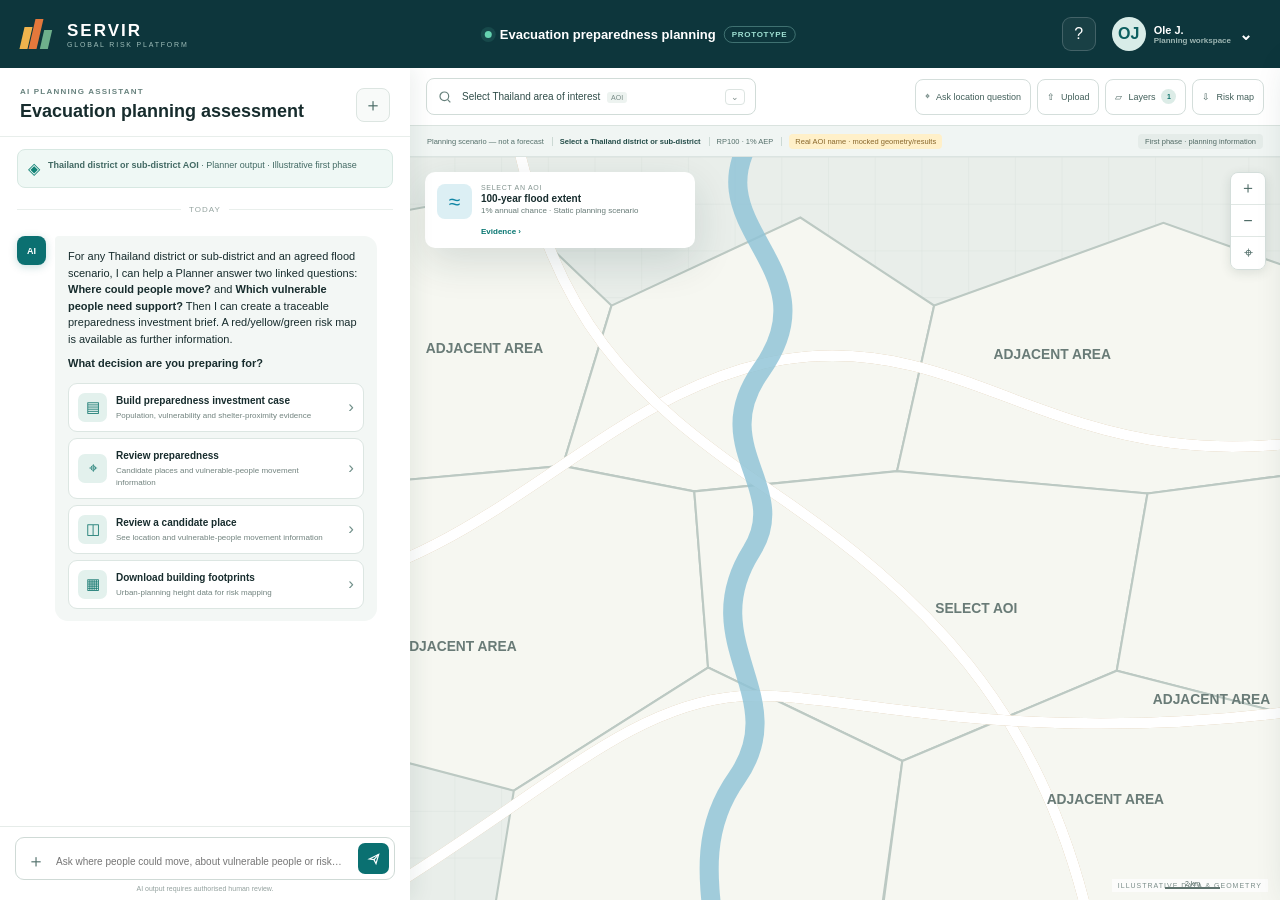
==== public/index.html @ 893aab8f "Simplify first phase to candidate movement information" ====
<!doctype html>
<html lang="en">
<head>
  <meta charset="UTF-8" />
  <meta name="viewport" content="width=device-width, initial-scale=1" />
  <title>SERVIR GRP — Thailand Evacuation Preparedness Planning Prototype</title>
  <link rel="stylesheet" href="styles.css?v=0.1.9" />
</head>
<body>
  <header class="topbar">
    <div class="brand"><div class="brand-mark"><span></span><span></span><span></span></div><div><b>SERVIR</b><small>GLOBAL RISK PLATFORM</small></div></div>
    <div class="workspace-title"><span class="status-dot"></span>Evacuation preparedness planning <em>Prototype</em></div>
    <div class="top-actions"><button class="help-btn">?</button><button class="user-menu"><span>OJ</span><span>Ole J.<small>Planning workspace</small></span><b>⌄</b></button></div>
  </header>

  <main class="app-shell">
    <aside class="chat-panel">
      <div class="chat-header"><div><p class="eyebrow">AI planning assistant</p><h1>Evacuation planning assessment</h1></div><button id="newChat" class="square-btn" title="Start again">＋</button></div>
      <div class="scope-banner"><span>◈</span><p><b>Thailand district or sub-district AOI</b> · Planner output · Illustrative first phase</p></div>
      <section class="messages" id="messages" aria-live="polite">
        <div class="date-rule"><span>Today</span></div>
        <div class="message assistant"><div class="avatar">AI</div><div class="bubble">
          <p>For any Thailand district or sub-district and an agreed flood scenario, I can help a Planner answer two linked questions: <b>Where could people move?</b> and <b>Which vulnerable people need support?</b> Then I can create a traceable preparedness investment brief. A red/yellow/green risk map is available as further information.</p>
          <p><b>What decision are you preparing for?</b></p>
          <div class="quick-actions">
            <button data-purpose="budget"><span>▤</span><div><b>Build preparedness investment case</b><small>Population, vulnerability and shelter-proximity evidence</small></div><i>›</i></button>
            <button data-purpose="preparedness"><span>⌖</span><div><b>Review preparedness</b><small>Candidate places and vulnerable-people movement information</small></div><i>›</i></button>
            <button data-purpose="improvement"><span>◫</span><div><b>Review a candidate place</b><small>See location and vulnerable-people movement information</small></div><i>›</i></button>
            <button data-purpose="urban"><span>▦</span><div><b>Download building footprints</b><small>Urban-planning height data for risk mapping</small></div><i>›</i></button>
          </div>
        </div></div>
      </section>
      <div class="composer-wrap"><div class="composer"><button id="attachBtn" aria-label="Upload local data">＋</button><textarea id="chatInput" rows="1" placeholder="Ask where people could move, about vulnerable people or risk…"></textarea><button id="sendBtn" class="send" aria-label="Send"><svg viewBox="0 0 24 24"><path d="m5 12 14-7-4 14-3-6-7-1Z"/><path d="m12 13 7-8"/></svg></button></div><p>AI output requires authorised human review.</p></div>
    </aside>

    <section class="map-panel">
      <div class="map-toolbar">
        <div class="aoi-wrap">
          <button class="aoi-selector" id="aoiSelector"><svg viewBox="0 0 24 24"><circle cx="11" cy="11" r="6.5"/><path d="m16 16 4 4"/></svg><span id="aoiLabel">Select Thailand area of interest <small>AOI</small></span><kbd>⌄</kbd></button>
          <div class="aoi-menu" id="aoiMenu">
            <div class="aoi-head"><span>⌖</span><div><b>Thailand nationwide AOI</b><small>First slice: any district or sub-district</small></div></div>
            <label class="aoi-search"><span>⌕</span><input id="aoiSearch" placeholder="Search district or sub-district…" /></label>
            <button data-aoi="phaya-thai"><span><b>Phaya Thai District, Bangkok</b><small>District · real name · mocked review data</small></span><em>Select</em></button>
            <button data-aoi="warin-chamrap"><span><b>Warin Chamrap District, Ubon Ratchathani</b><small>District · real name · mocked review data</small></span><em>Select</em></button>
            <button data-aoi="kham-nam-saep"><span><b>Kham Nam Saep sub-district, Warin Chamrap District</b><small>sub-district · real name · mocked review data</small></span><em>Select</em></button>
            <p class="aoi-footnote">Examples demonstrate nationwide selection. Boundaries, flood geometry and results remain illustrative in this prototype.</p>
          </div>
        </div>
        <div class="tool-group">
          <button id="candidateTool" title="Ask a planning question in chat"><span>⌖</span> Ask location question</button>
          <button id="uploadTool" title="Upload local data"><span>⇧</span> Upload</button>
          <button id="layersTool"><span>▱</span> Layers <b id="layerCount">1</b></button>
          <button id="exportTool"><span>⇩</span> Risk map</button>
        </div>
      </div>
      <div class="global-status"><span>Planning scenario — not a forecast</span><b id="globalAOI">Select a Thailand district or sub-district</b><span id="globalScenario">RP100 · 1% AEP</span><em>Real AOI name · mocked geometry/results</em><i>First phase · planning information</i></div>

      <div class="map-canvas" id="mapCanvas">
        <svg class="map-art" id="mapArt" viewBox="0 0 1000 700" preserveAspectRatio="xMidYMid slice" aria-label="Illustrative Thailand district or sub-district assessment map">
          <defs><pattern id="grid" width="44" height="44" patternUnits="userSpaceOnUse"><path d="M44 0H0V44" fill="none" stroke="#b9c6c2" stroke-width="1" opacity=".28"/></pattern><pattern id="vulnerabilityHatch" width="10" height="10" patternUnits="userSpaceOnUse" patternTransform="rotate(45)"><line x1="0" y1="0" x2="0" y2="10" stroke="#704090" stroke-width="3" opacity=".75"/></pattern><filter id="shadow"><feDropShadow dx="0" dy="2" stdDeviation="2" flood-opacity=".22"/></filter></defs>
          <rect width="1000" height="700" fill="#e9eeea"/><rect width="1000" height="700" fill="url(#grid)"/>
          <g class="districts">
            <path d="M-20 70 170 35l110 105-46 151-202 18Z"/><path d="m280 140 178-83 126 83-35 156-191 19-124-24Z"/>
            <path d="m584 140 216-78 183 65 39 159-237 31-236-21Z"/><path d="M32 309 234 291l124 24 13 166-183 116-202-53Z"/>
            <path id="selectedDistrict" class="selected-district" d="m358 315 191-19 236 21-29 167-202 85-183-88Z"/><path d="m785 317 237-31 19 271-285-73Z"/>
            <path d="m188 597 183-116 183 88-21 151H168Z"/><path d="m554 569 202-85 285 73v170H533Z"/>
          </g>
          <g class="roads"><path d="M-20 410C180 380 285 202 466 188s260 142 560 62"/><path d="M190-20c38 173 102 241 242 336s251 201 298 405"/><path d="M85 680c144-92 219-165 316-172s269 59 599 3"/></g>
          <path class="river" d="M420-30c-73 95 73 130 1 231-52 73 29 110-9 170-55 87 40 137-14 214-34 48-27 95-21 145"/>
          <g class="map-labels"><text x="105" y="185">ADJACENT AREA</text><text x="640" y="190">ADJACENT AREA</text><text x="80" y="465">ADJACENT AREA</text><text x="585" y="430" class="phaya-label" id="selectedAOIMapLabel">SELECT AOI</text><text x="790" y="515">ADJACENT AREA</text><text x="690" y="610">ADJACENT AREA</text></g>
          <g id="analysisLayers" class="analysis-layers">
            <path class="flood flood-20" d="M383 102c37 40 74 66 62 112-10 38-36 64-18 105 19 43 57 70 38 119-11 29-38 42-55 17-25-38-25-88-39-131-16-49-22-104 12-222Z"/>
            <path class="flood flood-50" d="M360 80c50 42 108 61 116 113 8 48-49 76-25 127 25 52 82 75 61 136-14 41-68 55-95 20-37-48-48-94-52-151-5-61-47-116-5-245Z"/>
            <path class="flood flood-100" d="M339 64c64 43 138 55 173 117 32 56-53 92-24 149 31 63 116 80 91 157-16 52-105 70-144 24-47-54-72-87-72-164 0-68-76-118-51-187 12-33 9-65 27-96Z"/>
            <g id="vulnerablePeopleLayer" class="vulnerable-people-layer" aria-label="Illustrative aggregated vulnerable-population zones">
              <g data-vulnerability-id="V-01"><path d="M360 315 430 302 446 370 375 390Z"/><text x="401" y="350">V1</text></g>
              <g data-vulnerability-id="V-02"><path d="m438 315 65 10-3 67-62-8Z"/><text x="469" y="359">V2</text></g>
              <g data-vulnerability-id="V-03"><path d="m366 402 70-16 18 70-75 20Z"/><text x="410" y="437">V3</text></g>
              <g data-vulnerability-id="V-04"><path d="m438 407 67 12-6 77-61-10Z"/><text x="470" y="456">V4</text></g>
            </g>
            <g id="candidatePlacesLayer" class="candidate-places-layer">
              <g class="candidate-place" data-candidate-id="P-01" transform="translate(650 350)"><circle r="17"/><text>C1</text></g>
              <g class="candidate-place" data-candidate-id="P-02" transform="translate(715 420)"><circle r="17"/><text>C2</text></g>
              <g class="candidate-place" data-candidate-id="P-03" transform="translate(630 495)"><circle r="17"/><text>C3</text></g>
              <g class="candidate-place" data-candidate-id="P-04" transform="translate(750 535)"><circle r="17"/><text>C4</text></g>
              <g class="candidate-place" data-candidate-id="P-05" transform="translate(665 585)"><circle r="17"/><text>C5</text></g>
            </g>
            <g id="riskPointLayer" class="risk-point-layer">
            <g class="center risk-low" data-center="C-01" transform="translate(650 350)"><circle r="17"/><text>L</text></g>
            <g class="center risk-medium" data-center="C-02" transform="translate(715 420)"><circle r="17"/><text>M</text></g>
            <g class="center risk-low" data-center="C-03" transform="translate(630 495)"><circle r="17"/><text>L</text></g>
            <g class="center risk-medium" data-center="C-04" transform="translate(750 535)"><circle r="17"/><text>M</text></g>
            <g class="center risk-low" data-center="C-05" transform="translate(665 585)"><circle r="17"/><text>L</text></g>
            <g class="center risk-high risk-1" data-center="C-06" transform="translate(425 350)"><circle r="16"/><text>H</text></g>
            <g class="center risk-high risk-2" data-center="C-07" transform="translate(480 405)"><circle r="16"/><text>H</text></g>
            <g class="center risk-medium risk-3" data-center="C-08" transform="translate(390 420)"><circle r="16"/><text>M</text></g>
            </g>
          </g>
          <g id="buildingLayer" class="building-layer">
            <path d="m555 350 22-7 10 25-23 7Z"/><path d="m595 370 28-5 7 28-27 6Z"/><path d="m640 405 18-3 5 20-19 4Z"/><path d="m575 430 32-8 9 27-34 9Z"/><path d="m625 460 24-4 6 23-25 5Z"/><path d="m680 445 29-6 8 30-31 7Z"/><path d="m545 485 20-5 8 24-23 6Z"/><path d="m600 515 34-7 7 25-35 8Z"/><path d="m690 510 21-3 4 22-22 4Z"/><path d="m730 470 26-5 6 26-27 6Z"/><path d="m715 555 30-6 7 28-32 7Z"/><path d="m650 565 18-4 5 21-20 5Z"/>
          </g>
          <g id="candidateLayer" class="candidate-layer" filter="url(#shadow)"><g class="candidate" data-center="candidate" transform="translate(685 345)"><circle r="21"/><path d="m0-11 11 20h-22Z"/><text x="28" y="5">CANDIDATE POI</text></g><path class="reach-ring" d="M685 345m-78 0a78 78 0 1 0 156 0a78 78 0 1 0-156 0"/></g>
        </svg>

        <div class="demo-label">ILLUSTRATIVE DATA & GEOMETRY</div>
        <div class="zoom"><button>＋</button><button>−</button><button>⌖</button></div>
        <div class="map-scale">2 km</div>

        <div class="scenario-card" id="scenarioCard"><div class="scenario-icon">≈</div><div><small id="scenarioScope">SELECT AN AOI</small><b id="scenarioTitle">100-year flood extent</b><span>1% annual chance · Static planning scenario</span></div><button data-detail="evidence">Evidence ›</button></div>

        <button class="show-info-panel" id="showPanel" aria-label="Show planning information"><span>▤</span><div><b>Show planning information</b><small>Return to the current result view</small></div></button>

        <div class="legend" id="legend"><div><b id="legendTitle">Planning-map legend</b><button id="legendToggle">−</button></div><section class="planning-legend"><label><i class="lg safe-lg">C</i>Candidate evacuation place</label><label class="vulnerability-legend-item"><i class="lg vulnerable-lg">V</i>Aggregated vulnerable-population zone</label><label><i class="lg flood-lg"></i>Illustrative flood extent</label><p class="standard-legend-note">Five candidate locations are shown with vulnerable-people movement information. Suitability and capacity are not assessed in this first phase.</p><p class="vulnerability-legend-note">Zones show illustrative aggregated concentration—not individual or household locations. Categories may overlap.</p></section><section class="risk-view-legend"><label><i class="lg high-lg">H</i>High risk point</label><label><i class="lg medium-lg">M</i>Medium risk point</label><label><i class="lg low-lg">L</i>Low risk point</label><label><i class="lg flood-lg"></i>Illustrative flood extent</label><p>Further-information view. Low/green does not mean safe.</p></section></div>

        <aside class="assessment-panel" id="assessmentPanel">
          <div class="panel-head"><div><small id="panelScenario">SELECT DISTRICT OR SUB-DISTRICT · RP100</small><h2>Evacuation planning</h2></div><button id="closePanel" aria-label="Hide planning information" title="Hide panel and expand map">×</button></div>
          <div class="panel-alert"><span>!</span><p><b>Two planning viewpoints:</b> where people could move and which vulnerable groups may need support. This first phase compares locations and movement information; it does not assess suitability or capacity.</p></div>
          <div class="kpi-row"><button data-tab="centres"><b>5</b><small>Candidate places</small></button><button data-tab="people"><b>4</b><small>Vulnerable zones</small></button><button data-tab="people"><b>4</b><small>Support indicators</small></button><button data-detail="people"><b>18,640</b><small>People · Illustrative</small></button></div>
          <div class="tabs two-view-tabs"><button class="active" data-tab="centres">Where could people move?</button><button data-tab="people">Vulnerable people</button></div>
          <div class="tab-content active" data-tab-content="centres">
            <div class="section-title"><b>Candidate evacuation places</b><span>Movement information</span></div>
            <button class="centre-row" data-candidate-id="P-01"><i class="status-safe">C1</i><p><b>Candidate Stadium A</b><small>Near V1 · child-support movement focus</small></p><em class="candidate-text">View ›</em></button>
            <button class="centre-row" data-candidate-id="P-02"><i class="status-safe">C2</i><p><b>Candidate School B</b><small>Near V2 · older-people movement focus</small></p><em class="candidate-text">View ›</em></button>
            <button class="centre-row" data-candidate-id="P-03"><i class="status-safe">C3</i><p><b>Community Hall C</b><small>Near V3 · accessible-movement focus</small></p><em class="candidate-text">View ›</em></button>
            <button class="text-link" data-detail="safeplaces">View all five candidates and movement information →</button>
          </div>
          <div class="tab-content" data-tab-content="exposure">
            <div class="section-title"><b>Buildings and critical facilities</b><span>Illustrative / not assessed</span></div>
            <div class="guidance-card"><span>▦</span><p><b>Exposed building footprints</b><small>Authoritative count: Not available · method/version: Not agreed</small></p></div>
            <div class="guidance-card"><span>＋</span><p><b>Hospitals — critical continuity</b><small>Selected-AOI inventory is reported ready but not connected in this static mock; hospitals will not be treated automatically as shelters.</small></p></div>
            <div class="guidance-card"><span>□</span><p><b>Facility inventory</b><small>Real facility records will come from the selected district/sub-district data service—not from names invented by the prototype.</small></p></div>
            <button class="text-link" data-detail="evidence">Review source, method and missing evidence →</button>
          </div>
          <div class="tab-content" data-tab-content="people">
            <div class="section-title"><b>Vulnerable-people map</b><span>Illustrative · aggregated</span></div>
            <div class="vulnerability-map-note"><span>V1–V4</span><p><b>Four aggregated concentration zones are now shown on the map.</b><small>Select a purple hatched zone for indicators and limitations. Use × above to expand the map. No individual or household locations are displayed.</small></p></div>
            <div class="vulnerability-bar-chart" id="vulnerabilityChart" role="img" aria-label="Illustrative vulnerable-people indicators for RP100"><div class="chart-title"><b>Vulnerable-people indicators</b><span>Illustrative · aggregated</span></div><div class="bar-row children" data-vulnerability-bar="children"><span>Children 0–14</span><div><i style="width:100%"></i></div><b>3,920</b></div><div class="bar-row older" data-vulnerability-bar="older"><span>Older people 65+</span><div><i style="width:70.4%"></i></div><b>2,760</b></div><div class="bar-row support" data-vulnerability-bar="support"><span>Disability support</span><div><i style="width:23.7%"></i></div><b>930</b></div><div class="bar-row mobility" data-vulnerability-bar="mobility"><span>Low-mobility households</span><div><i style="width:37.8%"></i></div><b>1,480</b></div><p>Categories may overlap and must not be summed. The low-mobility indicator is households; other values are people estimates.</p></div>
            <div class="people-grid"><button data-detail="children"><b>3,920</b><small>Children 0–14</small></button><button data-detail="older"><b>2,760</b><small>Older people 65+</small></button><button data-detail="support"><b>930</b><small>Disability support needs*</small></button><button data-detail="mobility"><b>1,480</b><small>Low-mobility households*</small></button></div>
            <p class="micro">*Aggregated illustrative estimates; categories may overlap and must not be summed.</p>
            <button class="coverage-card proximity-summary-card" data-detail="coverage"><span>Shelter proximity and population gaps</span><b>11,240 people are farther than 1 km ›</b><small>Of 18,640 people in RP100 extent · straight-line distance · illustrative</small></button>
          </div>
          <div class="tab-content" data-tab-content="guidance">
            <div class="section-title"><b>Risk method and follow-up</b><span>3 checks</span></div>
            <div class="guidance-card"><span>01</span><p><b>Validate risk inputs</b><small>Confirm hazard, exposure, vulnerability, vintage and AOI coverage.</small></p></div>
            <div class="guidance-card"><span>02</span><p><b>Approve H/M/L thresholds</b><small>Document the deterministic classification method and uncertainty.</small></p></div>
            <div class="guidance-card"><span>03</span><p><b>Review and report</b><small>Record limitations and map-download metadata.</small></p></div>
            <div class="inventory-examples"><b>Safe-place questions are separate</b><span>Ask “Where could people move?” in chat</span><span>The assistant starts candidate screening—not a safe-place answer</span><small>Risk colour alone cannot establish suitability. Capacity, access and official status belong to later phases.</small></div>
            <p class="micro">Illustrative guidance prototype. Production advice requires an approved, cited policy catalogue.</p>
          </div>
          <div class="panel-actions"><button id="downloadRiskMap">View risk map</button><button id="createReport" class="primary">Investment brief →</button></div>
        </aside>
      </div>
    </section>
  </main>

  <div class="backdrop" id="backdrop"></div>
  <aside class="detail-drawer" id="detailDrawer" aria-hidden="true"><div class="drawer-head"><div><p class="eyebrow" id="drawerEyebrow">PROVISIONAL · ILLUSTRATIVE</p><h2 id="drawerTitle">Details</h2></div><button id="closeDrawer">×</button></div><div id="drawerBody"></div><div class="authority-note"><span>!</span><p>Planning support only. Validate source data, current conditions and authority requirements before operational use.</p></div></aside>

  <div class="modal" id="uploadModal" role="dialog" aria-modal="true"><div class="modal-card"><div class="modal-head"><div><p class="eyebrow">LOCAL EVIDENCE</p><h2>Upload data and rerun</h2></div><button data-close-modal>×</button></div><p class="modal-intro">Add a local population, building or road layer. Review the supported geospatial formats below before selecting data. This prototype simulates validation and does not fully ingest every format.</p><div class="upload-format-guide"><div class="format-guide-head"><b>Expected upload formats</b><small>Use georeferenced data with a known CRS where possible</small></div><div class="format-guide-grid"><section><span class="format-kind">RASTER</span><b>GeoTIFF</b><p><code>.tif</code> <code>.tiff</code></p><small>Include CRS and georeferencing.</small></section><section><span class="format-kind">VECTOR</span><b>Common GIS formats</b><p><code>.shp</code> <code>.geojson</code> <code>.kml</code> <code>.kmz</code> <code>.gdb</code></p><small>Upload Shapefile as ZIP with .shp, .shx, .dbf and preferably .prj. Upload FileGDB as a zipped .gdb directory.</small></section></div><p class="format-warning"><b>Prototype behaviour:</b> format, geometry/raster type, CRS, required attributes and provenance are demonstrated—not production-ingested.</p></div><div class="type-row"><button class="selected" data-upload-type="Population">People</button><button data-upload-type="Buildings">Buildings</button><button data-upload-type="Roads">Roads</button></div><button class="drop-zone" id="demoFile"><span>⇧</span><b>Use demonstration file</b><small>selected_aoi_population_mock.geojson · Illustrative</small></button><div class="file-state" id="fileState"><span>✓</span><p><b>Schema validation passed</b><small>CRS EPSG:4326 · 24 features · Demo licence</small></p></div><div class="modal-actions"><button data-close-modal>Cancel</button><button class="primary" id="rerunUpload" disabled>Validate & rerun →</button></div></div></div>

  <div class="modal" id="reportModal" role="dialog" aria-modal="true"><div class="modal-card report-modal investment-modal"><div class="modal-head"><div><p class="eyebrow">STRATEGIC PLANNING OUTPUT</p><h2>Build the case for preparedness investment</h2></div><button data-close-modal>×</button></div><p class="modal-intro">Turn population, vulnerability and shelter-proximity gaps into strategic guidance for funding discussions.</p><label class="field"><span>Report purpose</span><select id="reportPurpose"><option>Preparedness investment planning</option></select></label><p class="field-label">Suggested report sections</p><div class="check-grid investment-sections"><label><input type="checkbox" checked> Executive summary</label><label><input type="checkbox" checked> Planning problem and supporting evidence</label><label><input type="checkbox" checked> Population and vulnerability context</label><label><input type="checkbox" checked> Shelter-proximity gaps</label><label><input type="checkbox" checked> Priority preparedness actions</label><label><input type="checkbox" checked> Indicative investment options</label><label><input type="checkbox" checked> Evidence and limitations</label><label><input type="checkbox" checked> Supporting map appendix</label></div><div class="report-preview investment-preview"><span>EDITABLE</span><p><b>Preparedness investment brief</b><small>Strategic guidance for funding discussions · illustrative evidence</small></p></div><div class="modal-actions"><button data-close-modal>Cancel</button><button class="primary" id="generateReport">Generate editable investment brief →</button></div></div></div>

  <div class="modal" id="exportModal" role="dialog" aria-modal="true"><div class="modal-card"><div class="modal-head"><div><p class="eyebrow">AOI RISK-MAP DOWNLOAD</p><h2>Download district or sub-district risk map</h2></div><button data-close-modal>×</button></div><p class="modal-intro">The prototype creates a valid SVG map or GeoJSON evidence package. Production PDF, PNG and GeoTIFF rendering will use the same AOI, scenario and provenance contract.</p><div class="export-grid"><button class="selected" data-format="SVG"><b>SVG</b><small>Risk-map graphic</small></button><button data-format="GeoJSON"><b>GeoJSON</b><small>Evidence features</small></button><button data-format="JSON"><b>JSON</b><small>Metadata manifest</small></button><button disabled><b>PNG</b><small>Production renderer</small></button><button disabled><b>GeoTIFF</b><small>Production raster</small></button></div><div class="export-meta"><p><span>AOI</span><b id="exportAOI">Select district or sub-district</b></p><p><span>Scenario</span><b id="exportScenario">RP100 · 1% AEP</b></p><p><span>Status</span><b>Mock geometry/results · Provisional</b></p></div><div class="modal-actions"><button data-close-modal>Cancel</button><button class="primary" id="downloadExport">Download SVG risk map →</button></div></div></div>

  <div class="toast" id="toast"><span>✓</span><p id="toastText">Done</p></div>
  <script src="app.js?v=0.1.9"></script>
</body>
</html>
---- public/styles.css ----
:root{--navy:#123e49;--teal:#087b7b;--dark:#075f61;--ink:#172c2d;--muted:#667a77;--line:#dce5e1;--light:#f5f8f7;--mint:#dff1e9;--orange:#db7b35;--red:#c84b4b;--shadow:0 14px 40px rgba(20,54,54,.14)}*{box-sizing:border-box}body{margin:0;font-family:Arial,sans-serif;color:var(--ink);background:#edf2ef;overflow:hidden}button,textarea,select{font:inherit}.topbar{height:68px;background:#0d363c;color:#fff;display:flex;align-items:center;padding:0 22px;position:relative;z-index:50}.brand{display:flex;align-items:center;gap:10px;width:320px}.brand-mark{display:flex;gap:2px;align-items:flex-end;width:35px}.brand-mark span{display:block;width:8px;background:#f0b44d;height:22px;transform:skew(-13deg)}.brand-mark span:nth-child(2){height:30px;background:#e3783c}.brand-mark span:nth-child(3){height:19px;background:#6eb08c}.brand b{font:700 17px Arial;letter-spacing:2px}.brand small{display:block;font-size:7px;letter-spacing:1.8px;color:#9ebdb9}.workspace-title{position:absolute;left:50%;transform:translateX(-50%);display:flex;align-items:center;gap:8px;font-weight:600;font-size:13px}.status-dot{width:7px;height:7px;border-radius:50%;background:#65d2b0;box-shadow:0 0 0 4px rgba(101,210,176,.12)}.workspace-title em{font-style:normal;text-transform:uppercase;font-size:8px;letter-spacing:.7px;color:#9fe0d3;border:1px solid rgba(159,224,211,.35);border-radius:10px;padding:3px 7px}.top-actions{margin-left:auto;display:flex;align-items:center;gap:10px}.help-btn{width:34px;height:34px;border:1px solid rgba(255,255,255,.18);border-radius:9px;color:#fff;background:rgba(255,255,255,.05)}.user-menu{display:flex;align-items:center;gap:8px;border:0;background:transparent;color:#fff;text-align:left}.user-menu>span:first-child{width:34px;height:34px;border-radius:50%;display:grid;place-items:center;background:#d8ece8;color:#0c5f60;font-weight:700}.user-menu>span:nth-child(2){font-weight:600;font-size:11px}.user-menu small{display:block;font-size:8px;color:#9fb7b4}.app-shell{height:calc(100vh - 68px);display:flex}.chat-panel{width:410px;min-width:360px;background:#fff;display:flex;flex-direction:column;position:relative;z-index:20;box-shadow:5px 0 20px rgba(30,58,53,.08)}.chat-header{display:flex;justify-content:space-between;align-items:center;padding:19px 20px 14px;border-bottom:1px solid #e8eeeb}.eyebrow{font-size:8px;font-weight:700;letter-spacing:1.2px;text-transform:uppercase;color:#68827e;margin:0 0 5px}.chat-header h1{font:700 18px Arial;margin:0}.square-btn{width:34px;height:34px;border:1px solid var(--line);border-radius:8px;background:#f8faf9;color:#4b6c67;font-size:18px}.scope-banner{margin:12px 17px 0;padding:9px 10px;border:1px solid #d7e8e2;border-radius:8px;background:#eff8f5;display:flex;gap:8px;color:#426963}.scope-banner>span{color:#118376}.scope-banner p{margin:0;font-size:9px;line-height:1.35}.messages{flex:1;overflow:auto;padding:6px 17px 18px;scroll-behavior:smooth}.date-rule{height:30px;display:flex;align-items:center;color:#95a4a0;font-size:8px;letter-spacing:1px;text-transform:uppercase}.date-rule:before,.date-rule:after{content:"";height:1px;background:#e9efec;flex:1}.date-rule span{padding:0 8px}.message{display:flex;gap:9px;margin:12px 0}.message.user{justify-content:flex-end}.avatar{flex:0 0 29px;height:29px;border-radius:8px;background:#0b7071;color:#fff;display:grid;place-items:center;font:700 9px Arial;box-shadow:0 2px 8px rgba(8,103,104,.22)}.bubble{max-width:322px;background:#f3f7f5;border-radius:4px 13px 13px 13px;padding:12px 13px;font-size:11px;line-height:1.5}.bubble p{margin:0 0 8px}.bubble p:last-child{margin-bottom:0}.user .bubble{background:#0a6e6f;color:#fff;border-radius:13px 4px 13px 13px}.quick-actions{display:flex;flex-direction:column;gap:6px;margin-top:11px}.quick-actions button{border:1px solid #dce6e2;border-radius:9px;background:#fff;padding:9px;display:flex;align-items:center;gap:9px;text-align:left;color:var(--ink);cursor:pointer}.quick-actions button:hover{border-color:#6ba89f;background:#fbfdfc}.quick-actions>button>span{width:29px;height:29px;border-radius:7px;background:#e3f1ed;color:#14776f;display:grid;place-items:center;font-size:15px}.quick-actions div{flex:1}.quick-actions b,.quick-actions small{display:block}.quick-actions b{font-size:10px}.quick-actions small{font-size:8px;color:#72837f;margin-top:2px}.quick-actions i{font-style:normal;color:#71908a;font-size:17px}.inline-action,.run-btn{width:calc(100% - 12px);margin:8px 6px 2px;padding:9px;border:0;border-radius:7px;background:#0b7373;color:#fff;font-size:10px;font-weight:600;cursor:pointer}.config-card{margin-top:9px;background:#fff;border:1px solid #dce5e2;border-radius:9px;overflow:hidden}.config-row{padding:8px 10px;border-bottom:1px solid #e8eeeb}.config-row small,.config-row b{display:block}.config-row small{font-size:7px;color:#81918e;text-transform:uppercase;letter-spacing:.6px}.config-row b{font-size:10px;margin-top:2px}.scenario-options{display:grid;grid-template-columns:repeat(3,1fr);gap:5px;margin-top:6px}.scenario-options button{border:1px solid #d5e0dc;border-radius:7px;background:#fff;color:#58706b;padding:7px 3px;font-size:8px;cursor:pointer}.scenario-options button b,.scenario-options button small{display:block}.scenario-options button b{font:700 10px Arial}.scenario-options button small{font-size:6.5px;color:#80908d}.scenario-options button.active{border-color:#0b7b74;background:#e8f5f1;color:#086b66}.analysis-steps{display:flex;flex-direction:column;gap:6px;margin-top:8px}.step{display:flex;align-items:center;gap:7px;font-size:9px;color:#61736f}.step span{width:16px;height:16px;border:1px solid #aebdb9;border-radius:50%;display:grid;place-items:center;font-size:8px}.step.done span{background:#dff1e9;border-color:#4c9d88;color:#08705c}.ai-summary{border-left:3px solid #1a9582;padding-left:9px}.ai-summary strong{color:#08706b}.composer-wrap{padding:10px 15px 8px;border-top:1px solid #e6ece9}.composer{display:flex;align-items:flex-end;border:1px solid #cfdad6;border-radius:9px;padding:5px}.composer:focus-within{border-color:#609c93;box-shadow:0 0 0 3px rgba(51,137,127,.08)}.composer textarea{flex:1;border:0;outline:0;resize:none;padding:7px 5px;font-size:10px}.composer>button:first-child{border:0;background:transparent;color:#55736e;font-size:18px}.send{width:31px;height:31px;border:0;border-radius:7px;background:#0a7071;display:grid;place-items:center}.send svg{width:16px;fill:none;stroke:#fff;stroke-width:1.8}.composer-wrap>p{text-align:center;font-size:7px;color:#93a19e;margin:5px 0 0}.map-panel{flex:1;min-width:0;position:relative}.map-toolbar{height:58px;background:#fff;border-bottom:1px solid #dae3df;display:flex;align-items:center;justify-content:space-between;padding:0 16px;position:relative;z-index:15}.aoi-wrap{position:relative}.aoi-selector{height:37px;width:330px;border:1px solid #d1dcd8;border-radius:8px;background:#fff;display:flex;align-items:center;gap:9px;padding:0 10px;color:#304d49;font-size:10px;text-align:left;cursor:pointer}.aoi-selector svg{width:16px;fill:none;stroke:#66807b;stroke-width:1.8}.aoi-selector small{font-size:7px;text-transform:uppercase;background:#edf3f0;color:#778a86;padding:2px 4px;border-radius:3px;margin-left:4px}.aoi-selector kbd{margin-left:auto;font:9px Arial;color:#83928f;border:1px solid #dce4e1;padding:2px 5px;border-radius:4px}.aoi-menu{display:none;position:absolute;top:43px;left:0;width:390px;background:#fff;border:1px solid #d7e1dd;border-radius:10px;padding:7px;box-shadow:var(--shadow);z-index:30}.aoi-menu.open{display:block}.aoi-head{display:flex;gap:8px;padding:8px;border-bottom:1px solid #e8eeeb}.aoi-head>span{width:29px;height:29px;border-radius:7px;background:#e1f0ec;color:#08766e;display:grid;place-items:center}.aoi-head b,.aoi-head small,.aoi-menu button b,.aoi-menu button small{display:block}.aoi-search{display:flex;align-items:center;gap:7px;margin:7px;padding:7px 9px;border:1px solid #d5dfdc;border-radius:7px;color:#6b817c}.aoi-search input{border:0;outline:0;width:100%;font-size:9px;color:var(--ink)}.aoi-footnote{font-size:7px;color:#7a8d89;line-height:1.35;margin:7px 8px 4px;padding-top:7px;border-top:1px solid #e5ece9}.aoi-head b,.aoi-menu button b{font-size:10px}.aoi-head small,.aoi-menu button small{font-size:8px;color:#778a86}.aoi-menu>button{width:100%;border:0;background:#fff;padding:9px 8px;border-radius:7px;display:flex;justify-content:space-between;text-align:left;color:var(--ink);cursor:pointer}.aoi-menu>button:hover:not(:disabled){background:#eff7f4}.aoi-menu>button:disabled{opacity:.5}.aoi-menu em{font-style:normal;font-size:8px;color:#0a7771;font-weight:700}.tool-group{display:flex;gap:6px}.tool-group button{height:36px;border:1px solid #d4dedb;border-radius:8px;background:#fff;color:#425f5a;padding:0 9px;font-size:9px;display:flex;align-items:center;gap:6px;cursor:pointer}.tool-group button:hover{background:#f1f7f5}.tool-group button b{width:15px;height:15px;border-radius:50%;background:#dcece7;color:#0b716b;display:grid;place-items:center;font-size:7px}.global-status{height:31px;background:#f0f5f3;border-bottom:1px solid #dbe4e1;display:flex;align-items:center;gap:7px;padding:0 17px;color:#55706b;font-size:7.5px;position:relative;z-index:10}.global-status span,.global-status b,.global-status em,.global-status i{border-right:1px solid #ccd9d4;padding-right:8px;font-style:normal}.global-status b{color:#214a46}.global-status em{background:#fff0c9;color:#89672b;border:0;border-radius:4px;padding:3px 6px}.global-status i{margin-left:auto;border:0;background:#e5ece9;color:#526b66;border-radius:4px;padding:3px 7px}.global-status i.reviewed{background:#dcefe7;color:#176b58}.map-canvas{position:absolute;inset:89px 0 0;overflow:hidden;background:#e7ece8}.map-art{width:100%;height:100%;display:block}.districts path{fill:#f6f7f1;stroke:#bcc9c3;stroke-width:2}.districts .selected-district{transition:.4s}.aoi-selected .selected-district{fill:#dcefe8;stroke:#0a7b73;stroke-width:5}.roads path{fill:none;stroke:#fff;stroke-width:10;stroke-linecap:round;paint-order:stroke;filter:drop-shadow(0 0 0 #cfb58f)}.roads path:nth-child(n){stroke:#fff}.river{fill:none;stroke:#8fc4d7;stroke-width:18;opacity:.82}.map-labels{fill:#697b77;font:600 13px Arial}.aoi-selected .phaya-label{fill:#086d68;font-weight:800}.analysis-layers,.candidate-layer,.building-layer{opacity:0;transition:opacity .6s}.results-visible .analysis-layers,.candidate-visible .candidate-layer,.building-visible .building-layer{opacity:1}.building-layer path{fill:#8b67b5;fill-opacity:.38;stroke:#684594;stroke-width:2}.building-visible .selected-district{fill:#eee8f6;stroke:#684594}.flood{display:none;fill:#1595bc;opacity:.3;stroke:#087fa4;stroke-width:3;stroke-dasharray:7 4}.scenario-20 .flood-20,.scenario-50 .flood-50,.scenario-100 .flood-100{display:block}.center{cursor:pointer;filter:url(#shadow)}.center circle{fill:#fff;stroke-width:4}.center path{stroke:none}.center.risk{display:none}.scenario-20 .center.risk-1,.scenario-50 .center.risk-1,.scenario-50 .center.risk-2,.scenario-100 .center.risk{display:block}.candidate-place{cursor:pointer;filter:url(#shadow)}.candidate-place circle{fill:#fff;stroke:#496da5;stroke-width:4;stroke-dasharray:4 2}.candidate-place text{font:800 9px Arial;fill:#405f91;text-anchor:middle;dominant-baseline:central}.risk-point-layer{display:none}.risk-view .risk-point-layer{display:block}.risk-view .candidate-places-layer{display:none}.center text{font:800 12px Arial;text-anchor:middle;dominant-baseline:central}.center.risk-high circle{stroke:#c94f3c}.center.risk-high text{fill:#b84433}.center.risk-medium circle{stroke:#d39a24}.center.risk-medium text{fill:#9a6b09}.center.risk-low circle{stroke:#31906f}.center.risk-low text{fill:#237557}.center.outside circle{stroke:#178278}.center.outside path{fill:#178278}.center.unknown circle{stroke:#8e9b98}.center.unknown text{font:700 13px Arial;fill:#7c8b87;text-anchor:middle}.center:hover circle{stroke-width:7}.candidate{cursor:pointer}.candidate circle{fill:#fff;stroke:#7e6db3;stroke-width:5}.candidate path{fill:#7e6db3}.candidate text{font:700 11px Arial;fill:#62538f;paint-order:stroke;stroke:#fff;stroke-width:4px}.reach-ring{fill:#8c7bbb;fill-opacity:.07;stroke:#7e6db3;stroke-width:2;stroke-dasharray:6 5}.demo-label{position:absolute;right:12px;bottom:8px;font-size:7px;letter-spacing:1px;color:#7b8d89;background:rgba(255,255,255,.7);padding:3px 6px}.zoom{position:absolute;right:14px;top:15px;display:flex;flex-direction:column;border:1px solid #d4dedb;border-radius:8px;overflow:hidden;box-shadow:0 3px 11px rgba(30,58,53,.12)}.zoom button{width:34px;height:32px;border:0;border-bottom:1px solid #e0e7e4;background:#fff;color:#496762}.zoom button:last-child{border:0}.map-scale{position:absolute;right:60px;bottom:11px;width:55px;border-bottom:2px solid #5f736e;text-align:center;font-size:7px;color:#526762}.scenario-card{position:absolute;top:15px;left:15px;width:270px;background:#fff;border-radius:10px;box-shadow:var(--shadow);padding:12px;display:grid;grid-template-columns:36px 1fr;gap:8px}.scenario-icon{width:35px;height:35px;border-radius:8px;background:#dceff4;color:#1086a5;display:grid;place-items:center;font-size:21px}.scenario-card small,.scenario-card b,.scenario-card span{display:block}.scenario-card small{font-size:7px;letter-spacing:.7px;color:#81928e}.scenario-card b{font-size:10px;margin:2px 0}.scenario-card span{font-size:8px;color:#667a76}.scenario-card>button{grid-column:2;border:0;background:transparent;color:#087671;text-align:left;padding:0;font-size:8px;font-weight:600;cursor:pointer}.legend{display:none;position:absolute;left:15px;bottom:18px;width:225px;background:#fff;border-radius:9px;box-shadow:0 5px 18px rgba(39,66,61,.14);overflow:hidden}.results-visible .legend{display:block}.legend>div{display:flex;justify-content:space-between;padding:9px 11px;border-bottom:1px solid #e6ece9;font-size:9px}.legend>div button{border:0;background:transparent;color:#738985}.legend section{padding:7px 11px}.legend .risk-view-legend{display:none}.risk-view .legend .planning-legend{display:none}.risk-view .legend .risk-view-legend{display:block}.legend.collapsed section{display:none!important}.legend label{display:flex;align-items:center;gap:8px;font-size:8px;margin:6px 0;color:#49615d}.lg{width:17px;height:17px;border-radius:50%;display:grid;place-items:center;font-style:normal;font-size:9px}.flood-lg{width:20px;height:9px;border-radius:0;background:rgba(21,149,188,.32);border:1px solid #1589aa}.risk-lg{border:2px solid #cf6044;color:#cf6044}.high-lg{border:2px solid #c94f3c;color:#b84433;background:#fbeae6}.medium-lg{border:2px solid #d39a24;color:#8a610d;background:#fff3cc}.low-lg{border:2px solid #31906f;color:#237557;background:#e4f3ec}.safe-lg{border:2px dashed #496da5;color:#496da5;background:#e9eef7}.outside-lg{border:2px solid #178278;color:#178278}.unknown-lg{border:2px solid #8e9b98;color:#7c8b87}.candidate-lg{background:#ece8f7;color:#6b5a9d}.candidate-legend{display:none!important}.candidate-visible .candidate-legend{display:flex!important}.legend p{font-size:7px;color:#8a9895;border-top:1px solid #e6ece9;margin:7px -11px -7px;padding:7px 11px}.assessment-panel{position:absolute;top:15px;right:58px;width:385px;max-height:calc(100% - 30px);overflow:auto;background:#fff;border-radius:11px;box-shadow:var(--shadow);padding:12px 14px;opacity:0;transform:translateY(-12px);pointer-events:none;transition:.35s}.results-visible .assessment-panel{opacity:1;transform:translateY(0);pointer-events:auto}.panel-head{display:flex;justify-content:space-between}.panel-head small{font-size:7px;color:#16806f;font-weight:700;letter-spacing:.7px}.panel-head h2{font:700 14px Arial;margin:3px 0}.panel-head button,.drawer-head button,.modal-head button{border:0;background:#f2f6f4;border-radius:7px;width:29px;height:29px;color:#607873;cursor:pointer}.panel-alert{display:flex;gap:7px;background:#fff4e3;border:1px solid #ecd5a8;border-radius:7px;padding:7px;margin:8px 0}.panel-alert>span{width:17px;height:17px;border-radius:50%;background:#d99135;color:#fff;display:grid;place-items:center;font-size:8px}.panel-alert p{margin:0;flex:1;font-size:7.5px;color:#6c593c;line-height:1.35}.kpi-row{display:grid;grid-template-columns:repeat(4,1fr);gap:4px}.kpi-row button{border:1px solid #dfe6e3;border-radius:7px;background:#f8faf9;padding:6px 2px;color:var(--ink);cursor:pointer}.kpi-row button:hover{border-color:#68a79e;background:#edf7f4}.kpi-row b,.kpi-row small{display:block}.kpi-row b{font:700 12px Arial}.kpi-row small{font-size:6.3px;color:#748682}.kpi-row .risk-kpi b{color:#bf553d}.tabs{display:flex;border-bottom:1px solid #dfe6e3;margin-top:10px}.tabs button{flex:1;border:0;background:transparent;padding:7px;color:#667b77;font-size:8px;font-weight:600;cursor:pointer;border-bottom:2px solid transparent}.tabs button.active{color:#08726e;border-color:#087b7b}.two-view-tabs button{font-size:8.5px;padding:9px 5px}.tab-content{display:none;padding-top:8px}.tab-content.active{display:block}.section-title{display:flex;justify-content:space-between;align-items:center;margin-bottom:6px}.section-title b{font-size:9px}.section-title span{font-size:8px;font-weight:700;color:#08736d}.centre-row{width:100%;display:flex;align-items:center;gap:7px;border:0;border-bottom:1px solid #e7ecea;background:#fff;padding:7px 2px;text-align:left;color:var(--ink);cursor:pointer}.centre-row:hover{background:#f5f9f7}.centre-row i{width:25px;height:25px;border-radius:50%;display:grid;place-items:center;font-style:normal}.status-risk{background:#fae7e1;color:#c65a3f}.status-safe{background:#e6ecf6;color:#405f91}.status-high{background:#fbe4df;color:#b84433}.status-medium{background:#fff0c7;color:#8a610d}.status-low{background:#e1f2ea;color:#237557}.high-text{color:#b84433!important}.medium-text{color:#8a610d!important}.low-text{color:#237557!important}.candidate-text{color:#405f91!important}.centre-row p{margin:0;flex:1}.centre-row p b,.centre-row p small{display:block}.centre-row p b{font-size:8.5px}.centre-row p small{font-size:7px;color:#7a8b87;margin-top:2px}.centre-row em{font-style:normal;font-size:7px;color:#bc553f}.text-link{border:0;background:transparent;color:#08736d;font-size:8px;font-weight:600;padding:8px 0;cursor:pointer}.people-grid{display:grid;grid-template-columns:1fr 1fr;gap:5px}.people-grid button{border:0;border-radius:7px;background:#f1f7f5;padding:7px;text-align:left;color:var(--ink);cursor:pointer}.people-grid button:hover{background:#e3f1ec}.people-grid b,.people-grid small{display:block}.people-grid b{font:700 12px Arial}.people-grid small{font-size:7px;color:#6c7e7a}.micro{font-size:6.7px;color:#8b9996;line-height:1.35}.coverage-card{width:100%;border:1px solid #dce7e3;border-radius:8px;background:#fff;padding:8px;text-align:left;color:var(--ink);cursor:pointer}.coverage-card span,.coverage-card b,.coverage-card small{display:block}.coverage-card span{font-size:7px;color:#758783}.coverage-card b{font-size:9px;color:#08736d;margin:2px 0}.coverage-card small{font-size:7px;color:#84928f}.guidance-card{display:flex;gap:8px;padding:7px 0;border-bottom:1px solid #e7ecea}.guidance-card>span{width:24px;height:24px;border-radius:7px;background:#e0f0eb;color:#0a746a;display:grid;place-items:center;font-size:7px;font-weight:700}.guidance-card p{margin:0;flex:1}.guidance-card b,.guidance-card small{display:block}.guidance-card b{font-size:8.5px}.guidance-card small{font-size:7px;color:#748682;line-height:1.35;margin-top:2px}.inventory-examples{margin-top:8px;border:1px solid #dce5e2;background:#f7faf9;border-radius:7px;padding:7px}.inventory-examples b,.inventory-examples span,.inventory-examples small{display:block}.inventory-examples b{font-size:8px;color:#385e58}.inventory-examples span{font-size:7px;margin-top:3px}.inventory-examples small{font-size:6.5px;color:#84928f;margin-top:5px;line-height:1.35}.panel-actions{display:flex;gap:6px;margin-top:9px}.panel-actions button{flex:1;border:1px solid #cad9d4;border-radius:7px;background:#fff;color:#38645e;padding:8px;font-size:8px;font-weight:600;cursor:pointer}.panel-actions.three button{font-size:7.3px;padding:8px 4px}.panel-actions .primary,.modal-actions .primary{background:#087475;color:#fff;border-color:#087475}.backdrop{position:fixed;inset:68px 0 0;background:rgba(10,30,30,.30);z-index:60;opacity:0;pointer-events:none;transition:.25s}.backdrop.open{opacity:1;pointer-events:auto}.detail-drawer{position:fixed;right:0;top:68px;bottom:0;width:415px;background:#fff;z-index:70;box-shadow:-8px 0 35px rgba(20,48,45,.18);transform:translateX(105%);transition:.3s;padding:21px;overflow:auto}.detail-drawer.open{transform:translateX(0)}.drawer-head{display:flex;justify-content:space-between;border-bottom:1px solid #e2e9e6;padding-bottom:14px}.drawer-head h2{font:700 19px Arial;margin:0}.drawer-body-hero{background:#edf7f3;border:1px solid #d3e8e0;border-radius:10px;padding:13px;margin:14px 0}.drawer-body-hero strong,.drawer-body-hero span{display:block}.drawer-body-hero strong{font:800 25px Arial;color:#08716c}.drawer-body-hero span{font-size:9px;color:#627a75}.status-badge{display:inline-block!important;width:max-content;margin-top:7px;padding:3px 6px;border-radius:4px;font-size:7px!important;font-weight:700}.badge-risk{background:#fae3dc;color:#b74f38}.badge-candidate{background:#ece7f7;color:#685694}.detail-grid{display:grid;grid-template-columns:1fr 1fr;gap:6px;margin:10px 0}.detail-card{border:1px solid #dfe6e3;border-radius:8px;padding:9px}.detail-card b,.detail-card small{display:block}.detail-card b{font:700 14px Arial}.detail-card small{font-size:7px;color:#70837e}.detail-drawer h3{font:700 9px Arial;text-transform:uppercase;letter-spacing:.6px;color:#5f7772;margin:17px 0 6px}.detail-list{list-style:none;padding:0;margin:0}.detail-list li{display:flex;justify-content:space-between;gap:10px;padding:7px 0;border-bottom:1px solid #e7ecea;font-size:8px}.detail-list li span{color:#748682;text-align:right}.ai-note{border-left:3px solid #0b8178;background:#f1f8f5;padding:10px;border-radius:0 8px 8px 0;font-size:8.5px;line-height:1.5;margin:12px 0}.ai-note b{color:#08716b}.authority-note{display:flex;gap:7px;background:#fff4e3;border:1px solid #ecd6ad;border-radius:8px;padding:9px;margin-top:16px}.authority-note>span{width:17px;height:17px;border-radius:50%;background:#d9953b;color:#fff;display:grid;place-items:center;font-size:8px}.authority-note p{margin:0;flex:1;font-size:7.5px;color:#705c40}.detail-actions{display:flex;gap:6px;margin-top:12px}.detail-actions button{flex:1;padding:8px;border:1px solid #cedbd7;border-radius:7px;background:#fff;color:#32625b;font-size:8px;font-weight:600}.detail-actions .primary{background:#087475;color:#fff}.modal{position:fixed;inset:68px 0 0;z-index:80;display:none;place-items:center;background:rgba(10,30,30,.38)}.modal.open{display:grid}.modal-card{width:500px;max-height:calc(100vh - 105px);overflow:auto;background:#fff;border-radius:13px;box-shadow:var(--shadow);padding:20px}.modal-card.report-modal{width:560px}.modal-head{display:flex;justify-content:space-between;border-bottom:1px solid #e2e9e6;padding-bottom:13px}.modal-head h2{font:700 18px Arial;margin:0}.modal-intro{font-size:9px;color:#647874;line-height:1.5}.type-row{display:flex;gap:6px;margin:13px 0}.type-row button{flex:1;border:1px solid #d7e1dd;border-radius:7px;background:#fff;padding:8px;color:#5c726e;font-size:8px}.type-row button.selected{border-color:#178479;background:#eaf6f2;color:#087269;font-weight:700}.drop-zone{width:100%;border:1.5px dashed #a9beb8;border-radius:10px;background:#f8fbfa;padding:19px;display:flex;flex-direction:column;align-items:center;color:#456863;cursor:pointer}.drop-zone>span{font-size:20px;color:#168178}.drop-zone b,.drop-zone small{display:block}.drop-zone b{font-size:10px}.drop-zone small{font-size:8px;color:#81918e;margin-top:3px}.file-state{display:none;align-items:center;gap:8px;background:#edf7f2;border:1px solid #cee7dc;border-radius:8px;padding:9px;margin-top:9px}.file-state.visible{display:flex}.file-state>span{width:22px;height:22px;border-radius:50%;background:#2d9a78;color:#fff;display:grid;place-items:center}.file-state p{margin:0}.file-state b,.file-state small{display:block}.file-state b{font-size:9px}.file-state small{font-size:7px;color:#6e827d}.modal-actions{display:flex;justify-content:flex-end;gap:7px;margin-top:16px}.modal-actions button{border:1px solid #cfdbd7;border-radius:7px;background:#fff;padding:9px 14px;color:#456862;font-size:8px;font-weight:600}.modal-actions button:disabled{opacity:.4}.field{display:flex;flex-direction:column;gap:4px;margin:13px 0}.field span,.field-label{font-size:8px;font-weight:700;color:#5b716d}.field select,.field textarea{border:1px solid #cedbd7;border-radius:7px;padding:9px;font-size:9px;color:var(--ink);resize:vertical}.readiness-grid{display:grid;grid-template-columns:1fr 1fr;gap:6px;margin-top:12px}.readiness-grid>span{display:flex;justify-content:space-between;align-items:center;border:1px solid #dfe6e3;border-radius:7px;padding:8px;font-size:8px}.readiness-grid em{font-style:normal;font-size:7px;font-weight:700;border-radius:4px;padding:3px 5px}.readiness-grid .partial{background:#fff0cc;color:#876421}.readiness-grid .unknown{background:#ecefed;color:#667773}.check-grid{display:grid;grid-template-columns:1fr 1fr;gap:6px}.check-grid label{border:1px solid #dfe6e3;border-radius:7px;padding:8px;font-size:8px}.report-preview{display:flex;align-items:center;gap:9px;border:1px solid #dce5e2;border-radius:9px;padding:10px;margin-top:13px}.report-preview>span{background:#e2f0ec;color:#08736c;border-radius:6px;padding:8px 6px;font-size:7px;font-weight:700}.report-preview p{margin:0}.report-preview b,.report-preview small{display:block}.report-preview b{font-size:9px}.report-preview small{font-size:7px;color:#758783;margin-top:2px}.export-grid{display:grid;grid-template-columns:repeat(5,1fr);gap:6px;margin:13px 0}.export-grid button{border:1px solid #dbe4e1;border-radius:8px;background:#fff;padding:11px 4px;color:var(--ink)}.export-grid button.selected{border-color:#148278;background:#eaf6f2}.export-grid button:disabled{opacity:.48;background:#f1f3f2}.export-grid b,.export-grid small{display:block}.export-grid b{font-size:10px}.export-grid small{font-size:7px;color:#748682;margin-top:3px}.export-meta{background:#f6f9f8;border-radius:8px;padding:5px 10px}.export-meta p{display:flex;justify-content:space-between;margin:7px 0;font-size:8px}.export-meta span{color:#748682}.toast{position:fixed;bottom:20px;left:50%;transform:translate(-50%,20px);z-index:100;background:#103f45;color:#fff;border-radius:9px;padding:10px 15px;display:flex;align-items:center;gap:8px;opacity:0;pointer-events:none;transition:.3s;box-shadow:var(--shadow)}.toast.show{opacity:1;transform:translate(-50%,0)}.toast>span{width:20px;height:20px;border-radius:50%;background:#57b899;display:grid;place-items:center;font-size:9px}.toast p{margin:0;font-size:9px}@media(max-width:1000px){.chat-panel{width:360px}.tool-group button{font-size:0}.tool-group button span,.tool-group button b{font-size:10px}.assessment-panel{width:350px}.workspace-title{display:none}}@media(max-width:720px){body{overflow:auto}.app-shell{display:block;height:auto}.chat-panel{width:100%;height:62vh}.map-panel{height:70vh}.map-toolbar{height:52px}.global-status{display:none}.map-canvas{inset:52px 0 0}.aoi-selector{width:260px}.tool-group{display:none}.assessment-panel{right:10px;width:340px}.detail-drawer{width:100%}.modal-card,.modal-card.report-modal{width:94vw}.export-grid{grid-template-columns:repeat(3,1fr)}}

/* Step-by-step refinement: vulnerable-people map on the established 25 Aug layout */
.vulnerable-people-layer{opacity:0;pointer-events:none;transition:opacity .25s ease}.vulnerable-people-layer>g{cursor:pointer}.vulnerable-people-layer path{fill:url(#vulnerabilityHatch);stroke:#653181;stroke-width:4;stroke-dasharray:8 4}.vulnerable-people-layer text{font:800 16px Arial;fill:#54236f;paint-order:stroke;stroke:#fff;stroke-width:4px;pointer-events:none}.results-visible.vulnerable-view:not(.risk-view) .vulnerable-people-layer{opacity:1;pointer-events:auto}.vulnerable-view .candidate-places-layer{opacity:.55}.vulnerability-legend-item,.vulnerability-legend-note{display:none!important}.vulnerable-view .vulnerability-legend-item{display:flex!important}.vulnerable-view .vulnerability-legend-note{display:block!important}.vulnerable-view .standard-legend-note{display:none}.vulnerable-lg{background:repeating-linear-gradient(45deg,#fff,#fff 3px,#7b4b96 3px,#7b4b96 6px)!important;border:2px solid #653181!important;color:#54236f!important}.vulnerability-map-note{display:flex;gap:9px;align-items:center;margin:8px 13px 10px;padding:9px;border:1px solid #d8c4e4;border-radius:8px;background:#faf6fc}.vulnerability-map-note>span{display:grid;place-items:center;min-width:52px;height:30px;border:2px solid #653181;border-radius:6px;background:repeating-linear-gradient(45deg,#fff,#fff 4px,#d9c3e6 4px,#d9c3e6 7px);font-size:10px;font-weight:800;color:#54236f}.vulnerability-map-note p{margin:0}.vulnerability-map-note b,.vulnerability-map-note small{display:block}.vulnerability-map-note b{font-size:9px;color:#45235b}.vulnerability-map-note small{font-size:8px;color:#74677c;line-height:1.35;margin-top:2px}.badge-vulnerable{background:#efe2f5;color:#54236f}
.vulnerable-view:not(.risk-view) .flood{opacity:.24}.vulnerable-view:not(.risk-view) .map-labels{opacity:.45}
.results-visible:not(.vulnerable-view) .vulnerable-people-layer,.risk-view .vulnerable-people-layer{opacity:0!important;pointer-events:none!important}.results-visible.vulnerable-view:not(.risk-view) .vulnerable-people-layer{opacity:1!important;pointer-events:auto!important}
.show-info-panel{display:none;position:absolute;top:16px;right:58px;z-index:14;width:230px;padding:10px 12px;border:1px solid #8db9ae;border-radius:9px;background:#fff;box-shadow:0 8px 24px #153e3630;color:#075f61;text-align:left;align-items:center;gap:9px}.show-info-panel:hover{background:#edf8f5;border-color:#087b7b}.show-info-panel>span{display:grid;place-items:center;width:32px;height:32px;border-radius:7px;background:#087b7b;color:#fff;font-size:17px}.show-info-panel b,.show-info-panel small{display:block}.show-info-panel b{font-size:11px}.show-info-panel small{font-size:8px;color:#6b7c78;margin-top:2px}.panel-collapsed .assessment-panel{opacity:0!important;transform:translateY(-12px)!important;pointer-events:none!important}.results-visible.panel-collapsed .show-info-panel{display:flex}.panel-collapsed .scenario-card{right:auto}
.show-info-panel>div{flex:1;min-width:0}
.upload-format-guide{margin:10px 0 12px;border:1px solid #c9dbd5;border-radius:9px;background:#f7fbfa;padding:10px}.format-guide-head{display:flex;align-items:baseline;justify-content:space-between;gap:10px;margin-bottom:8px}.format-guide-head b{font-size:11px;color:#164f53}.format-guide-head small{font-size:8px;color:#6d7d79;text-align:right}.format-guide-grid{display:grid;grid-template-columns:.72fr 1.28fr;gap:7px}.format-guide-grid section{background:#fff;border:1px solid #dbe6e2;border-radius:7px;padding:8px}.format-guide-grid section>b{display:block;font-size:10px;color:#244b4d;margin:3px 0 5px}.format-guide-grid section p{display:flex;flex-wrap:wrap;gap:4px;margin:0 0 5px}.format-guide-grid code{font:700 8px Arial;color:#075f61;background:#e7f4f0;border:1px solid #b9d7ce;border-radius:4px;padding:3px 5px}.format-guide-grid section small{display:block;font-size:8px;line-height:1.35;color:#6b7775}.format-kind{font-size:7px;font-weight:800;letter-spacing:.7px;color:#087b7b}.format-warning{margin:8px 1px 0;font-size:8px;line-height:1.35;color:#765b28;background:#fff3dd;border-radius:5px;padding:6px}.upload-format-guide+.type-row{margin-top:0}.modal-card:has(.upload-format-guide){max-height:calc(100vh - 36px);overflow:auto}
@media(max-width:620px){.format-guide-grid{grid-template-columns:1fr}.format-guide-head{display:block}.format-guide-head small{display:block;text-align:left;margin-top:2px}}
.proximity-context{margin:8px 0 10px;padding:8px 10px;border-radius:6px;background:#edf7f4;color:#345c5b;font-size:9px;line-height:1.4}.proximity-threshold{border:1px solid #c7dcd5;border-radius:8px;padding:9px;margin:9px 0 11px;background:#f8fbfa}.proximity-threshold>small{font-size:8px;font-weight:800;letter-spacing:.6px;color:#5c726f}.proximity-threshold>div{display:flex;gap:6px;margin:7px 0 5px}.proximity-threshold button{flex:1;border:1px solid #9dbdb4;border-radius:6px;background:#fff;color:#315a59;padding:7px;font-size:9px;font-weight:800}.proximity-threshold button.active{background:#087b7b;border-color:#087b7b;color:#fff}.proximity-threshold p{margin:0;font-size:8px;color:#76633d}.proximity-kpis{grid-template-columns:repeat(3,1fr)}.distance-band-table{border:1px solid #d6e2de;border-radius:8px;overflow:hidden;margin:7px 0 12px}.distance-band-table>div{display:grid;grid-template-columns:1.7fr .7fr .7fr;align-items:center;gap:6px;padding:7px 9px;border-top:1px solid #e0e9e6;font-size:9px}.distance-band-table>div:first-child{border-top:0}.distance-band-table .distance-head{background:#0d3b43;color:#fff;font-size:8px}.distance-band-table>div:not(.distance-head):nth-child(even){background:#f7faf9}.distance-band-table b,.distance-band-table em{text-align:right}.distance-band-table em{font-style:normal;color:#5f716e}.proximity-layer-list{display:grid;grid-template-columns:1fr 1fr;gap:5px;margin:7px 0 11px}.proximity-layer-list span{border:1px solid #dae5e1;border-radius:5px;background:#f8fbfa;padding:6px;font-size:8px;color:#496360}.proximity-warning{margin-top:10px;border-left:4px solid #c47b25;background:#fff1dc;padding:9px;color:#76501f;font-size:9px;line-height:1.4}.proximity-summary-card{border-color:#9fc7bc!important;background:#f2faf7!important}.proximity-summary-card span{color:#087b7b!important;font-weight:800}.proximity-hero strong{color:#9b4c24}
.investment-modal{max-height:calc(100vh - 36px);overflow:auto}.investment-modal .modal-intro{background:#edf7f4;border-left:4px solid #087b7b;padding:9px 11px;border-radius:5px;color:#315856}.investment-sections{grid-template-columns:1fr 1fr}.investment-sections label{min-height:34px;align-items:center}.investment-preview{border-color:#9fc7bc!important;background:#f2faf7!important}.investment-preview>span{background:#087b7b!important}.investment-preview p b{color:#075f61}
.vulnerability-bar-chart{margin:8px 13px 10px;padding:9px 10px;border:1px solid #d8c4e4;border-radius:8px;background:#fff}.chart-title{display:flex;justify-content:space-between;align-items:baseline;margin-bottom:6px}.chart-title b{font-size:9px;color:#45235b}.chart-title span{font-size:7px;font-weight:700;color:#74677c}.bar-row{display:grid;grid-template-columns:112px 1fr 42px;align-items:center;gap:7px;min-height:22px}.bar-row>span{font-size:7.5px;color:#4f5557}.bar-row>div{height:9px;border-radius:5px;background:#eee9f1;overflow:hidden}.bar-row i{display:block;height:100%;min-width:3px;border-radius:5px;background:#704090}.bar-row.older i{background:#8a5aa3}.bar-row.support i{background:#a67db9}.bar-row.mobility i{background:#5f3c78}.bar-row>b{font-size:8px;text-align:right;color:#45235b}.vulnerability-bar-chart>p{font-size:7px;line-height:1.3;color:#756a78;margin:6px 0 0;border-top:1px solid #eee5f2;padding-top:5px}
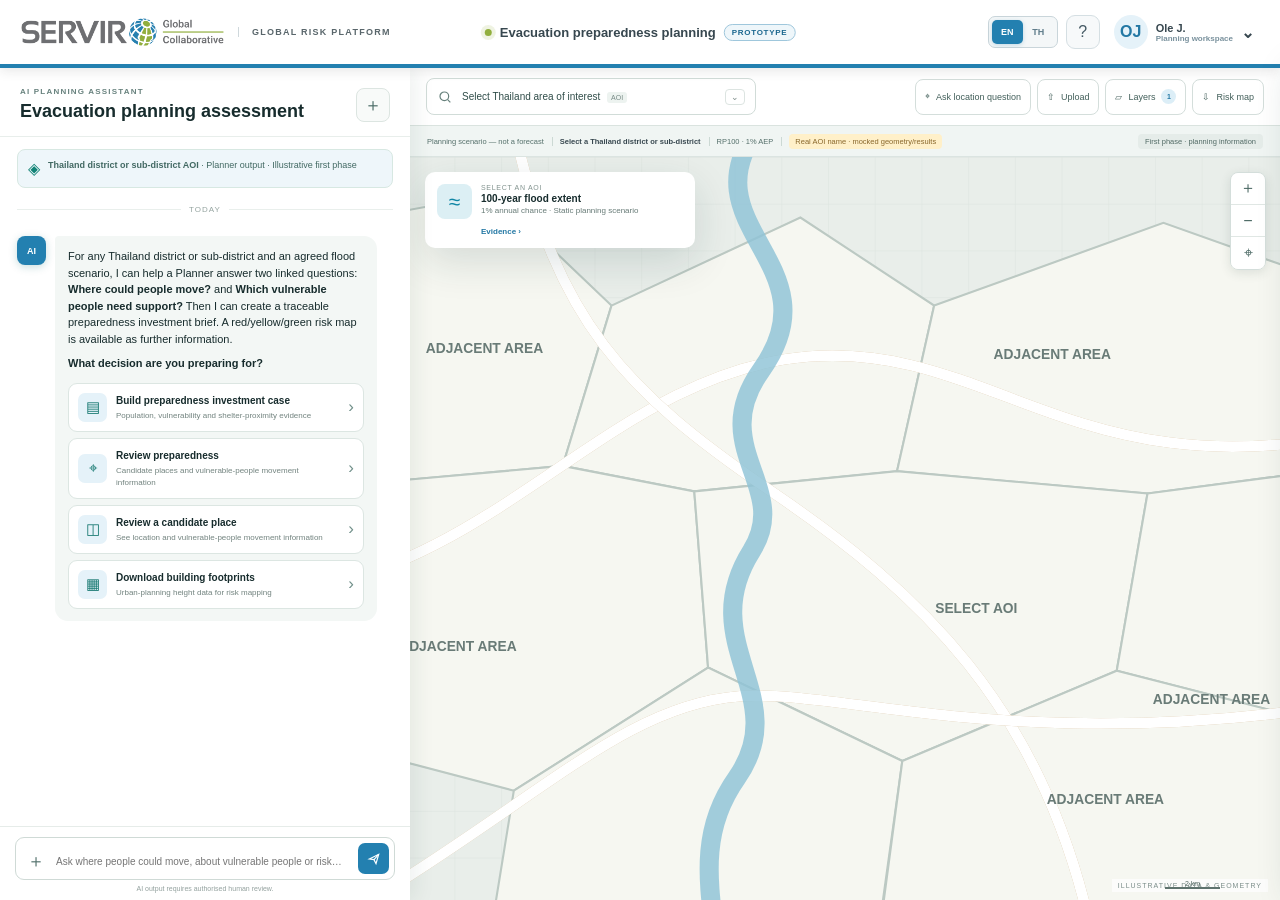
==== commit cadff16c: "Add SERVIR theme and Thai localization" ====
--- a/public/index.html
+++ b/public/index.html
@@ -4,13 +4,13 @@
   <meta charset="UTF-8" />
   <meta name="viewport" content="width=device-width, initial-scale=1" />
   <title>SERVIR GRP — Thailand Evacuation Preparedness Planning Prototype</title>
-  <link rel="stylesheet" href="styles.css?v=0.1.9" />
+  <link rel="stylesheet" href="styles.css?v=0.2.0" />
 </head>
 <body>
   <header class="topbar">
-    <div class="brand"><div class="brand-mark"><span></span><span></span><span></span></div><div><b>SERVIR</b><small>GLOBAL RISK PLATFORM</small></div></div>
+    <div class="brand"><img src="assets/servir-global-collaborative.png" alt="SERVIR Global Collaborative" /><span class="product-name">GLOBAL RISK PLATFORM</span></div>
     <div class="workspace-title"><span class="status-dot"></span>Evacuation preparedness planning <em>Prototype</em></div>
-    <div class="top-actions"><button class="help-btn">?</button><button class="user-menu"><span>OJ</span><span>Ole J.<small>Planning workspace</small></span><b>⌄</b></button></div>
+    <div class="top-actions"><div class="language-switcher" role="group" aria-label="Language"><button type="button" data-language="en">EN</button><button type="button" data-language="th">TH</button></div><button class="help-btn">?</button><button class="user-menu"><span>OJ</span><span>Ole J.<small>Planning workspace</small></span><b>⌄</b></button></div>
   </header>
 
   <main class="app-shell">
@@ -163,6 +163,7 @@
   <div class="modal" id="exportModal" role="dialog" aria-modal="true"><div class="modal-card"><div class="modal-head"><div><p class="eyebrow">AOI RISK-MAP DOWNLOAD</p><h2>Download district or sub-district risk map</h2></div><button data-close-modal>×</button></div><p class="modal-intro">The prototype creates a valid SVG map or GeoJSON evidence package. Production PDF, PNG and GeoTIFF rendering will use the same AOI, scenario and provenance contract.</p><div class="export-grid"><button class="selected" data-format="SVG"><b>SVG</b><small>Risk-map graphic</small></button><button data-format="GeoJSON"><b>GeoJSON</b><small>Evidence features</small></button><button data-format="JSON"><b>JSON</b><small>Metadata manifest</small></button><button disabled><b>PNG</b><small>Production renderer</small></button><button disabled><b>GeoTIFF</b><small>Production raster</small></button></div><div class="export-meta"><p><span>AOI</span><b id="exportAOI">Select district or sub-district</b></p><p><span>Scenario</span><b id="exportScenario">RP100 · 1% AEP</b></p><p><span>Status</span><b>Mock geometry/results · Provisional</b></p></div><div class="modal-actions"><button data-close-modal>Cancel</button><button class="primary" id="downloadExport">Download SVG risk map →</button></div></div></div>
 
   <div class="toast" id="toast"><span>✓</span><p id="toastText">Done</p></div>
-  <script src="app.js?v=0.1.9"></script>
+  <script src="i18n.js?v=0.2.0"></script>
+  <script src="app.js?v=0.2.0"></script>
 </body>
 </html>
--- a/public/styles.css
+++ b/public/styles.css
@@ -1,13 +1,17 @@
-:root{--navy:#123e49;--teal:#087b7b;--dark:#075f61;--ink:#172c2d;--muted:#667a77;--line:#dce5e1;--light:#f5f8f7;--mint:#dff1e9;--orange:#db7b35;--red:#c84b4b;--shadow:0 14px 40px rgba(20,54,54,.14)}*{box-sizing:border-box}body{margin:0;font-family:Arial,sans-serif;color:var(--ink);background:#edf2ef;overflow:hidden}button,textarea,select{font:inherit}.topbar{height:68px;background:#0d363c;color:#fff;display:flex;align-items:center;padding:0 22px;position:relative;z-index:50}.brand{display:flex;align-items:center;gap:10px;width:320px}.brand-mark{display:flex;gap:2px;align-items:flex-end;width:35px}.brand-mark span{display:block;width:8px;background:#f0b44d;height:22px;transform:skew(-13deg)}.brand-mark span:nth-child(2){height:30px;background:#e3783c}.brand-mark span:nth-child(3){height:19px;background:#6eb08c}.brand b{font:700 17px Arial;letter-spacing:2px}.brand small{display:block;font-size:7px;letter-spacing:1.8px;color:#9ebdb9}.workspace-title{position:absolute;left:50%;transform:translateX(-50%);display:flex;align-items:center;gap:8px;font-weight:600;font-size:13px}.status-dot{width:7px;height:7px;border-radius:50%;background:#65d2b0;box-shadow:0 0 0 4px rgba(101,210,176,.12)}.workspace-title em{font-style:normal;text-transform:uppercase;font-size:8px;letter-spacing:.7px;color:#9fe0d3;border:1px solid rgba(159,224,211,.35);border-radius:10px;padding:3px 7px}.top-actions{margin-left:auto;display:flex;align-items:center;gap:10px}.help-btn{width:34px;height:34px;border:1px solid rgba(255,255,255,.18);border-radius:9px;color:#fff;background:rgba(255,255,255,.05)}.user-menu{display:flex;align-items:center;gap:8px;border:0;background:transparent;color:#fff;text-align:left}.user-menu>span:first-child{width:34px;height:34px;border-radius:50%;display:grid;place-items:center;background:#d8ece8;color:#0c5f60;font-weight:700}.user-menu>span:nth-child(2){font-weight:600;font-size:11px}.user-menu small{display:block;font-size:8px;color:#9fb7b4}.app-shell{height:calc(100vh - 68px);display:flex}.chat-panel{width:410px;min-width:360px;background:#fff;display:flex;flex-direction:column;position:relative;z-index:20;box-shadow:5px 0 20px rgba(30,58,53,.08)}.chat-header{display:flex;justify-content:space-between;align-items:center;padding:19px 20px 14px;border-bottom:1px solid #e8eeeb}.eyebrow{font-size:8px;font-weight:700;letter-spacing:1.2px;text-transform:uppercase;color:#68827e;margin:0 0 5px}.chat-header h1{font:700 18px Arial;margin:0}.square-btn{width:34px;height:34px;border:1px solid var(--line);border-radius:8px;background:#f8faf9;color:#4b6c67;font-size:18px}.scope-banner{margin:12px 17px 0;padding:9px 10px;border:1px solid #d7e8e2;border-radius:8px;background:#eff8f5;display:flex;gap:8px;color:#426963}.scope-banner>span{color:#118376}.scope-banner p{margin:0;font-size:9px;line-height:1.35}.messages{flex:1;overflow:auto;padding:6px 17px 18px;scroll-behavior:smooth}.date-rule{height:30px;display:flex;align-items:center;color:#95a4a0;font-size:8px;letter-spacing:1px;text-transform:uppercase}.date-rule:before,.date-rule:after{content:"";height:1px;background:#e9efec;flex:1}.date-rule span{padding:0 8px}.message{display:flex;gap:9px;margin:12px 0}.message.user{justify-content:flex-end}.avatar{flex:0 0 29px;height:29px;border-radius:8px;background:#0b7071;color:#fff;display:grid;place-items:center;font:700 9px Arial;box-shadow:0 2px 8px rgba(8,103,104,.22)}.bubble{max-width:322px;background:#f3f7f5;border-radius:4px 13px 13px 13px;padding:12px 13px;font-size:11px;line-height:1.5}.bubble p{margin:0 0 8px}.bubble p:last-child{margin-bottom:0}.user .bubble{background:#0a6e6f;color:#fff;border-radius:13px 4px 13px 13px}.quick-actions{display:flex;flex-direction:column;gap:6px;margin-top:11px}.quick-actions button{border:1px solid #dce6e2;border-radius:9px;background:#fff;padding:9px;display:flex;align-items:center;gap:9px;text-align:left;color:var(--ink);cursor:pointer}.quick-actions button:hover{border-color:#6ba89f;background:#fbfdfc}.quick-actions>button>span{width:29px;height:29px;border-radius:7px;background:#e3f1ed;color:#14776f;display:grid;place-items:center;font-size:15px}.quick-actions div{flex:1}.quick-actions b,.quick-actions small{display:block}.quick-actions b{font-size:10px}.quick-actions small{font-size:8px;color:#72837f;margin-top:2px}.quick-actions i{font-style:normal;color:#71908a;font-size:17px}.inline-action,.run-btn{width:calc(100% - 12px);margin:8px 6px 2px;padding:9px;border:0;border-radius:7px;background:#0b7373;color:#fff;font-size:10px;font-weight:600;cursor:pointer}.config-card{margin-top:9px;background:#fff;border:1px solid #dce5e2;border-radius:9px;overflow:hidden}.config-row{padding:8px 10px;border-bottom:1px solid #e8eeeb}.config-row small,.config-row b{display:block}.config-row small{font-size:7px;color:#81918e;text-transform:uppercase;letter-spacing:.6px}.config-row b{font-size:10px;margin-top:2px}.scenario-options{display:grid;grid-template-columns:repeat(3,1fr);gap:5px;margin-top:6px}.scenario-options button{border:1px solid #d5e0dc;border-radius:7px;background:#fff;color:#58706b;padding:7px 3px;font-size:8px;cursor:pointer}.scenario-options button b,.scenario-options button small{display:block}.scenario-options button b{font:700 10px Arial}.scenario-options button small{font-size:6.5px;color:#80908d}.scenario-options button.active{border-color:#0b7b74;background:#e8f5f1;color:#086b66}.analysis-steps{display:flex;flex-direction:column;gap:6px;margin-top:8px}.step{display:flex;align-items:center;gap:7px;font-size:9px;color:#61736f}.step span{width:16px;height:16px;border:1px solid #aebdb9;border-radius:50%;display:grid;place-items:center;font-size:8px}.step.done span{background:#dff1e9;border-color:#4c9d88;color:#08705c}.ai-summary{border-left:3px solid #1a9582;padding-left:9px}.ai-summary strong{color:#08706b}.composer-wrap{padding:10px 15px 8px;border-top:1px solid #e6ece9}.composer{display:flex;align-items:flex-end;border:1px solid #cfdad6;border-radius:9px;padding:5px}.composer:focus-within{border-color:#609c93;box-shadow:0 0 0 3px rgba(51,137,127,.08)}.composer textarea{flex:1;border:0;outline:0;resize:none;padding:7px 5px;font-size:10px}.composer>button:first-child{border:0;background:transparent;color:#55736e;font-size:18px}.send{width:31px;height:31px;border:0;border-radius:7px;background:#0a7071;display:grid;place-items:center}.send svg{width:16px;fill:none;stroke:#fff;stroke-width:1.8}.composer-wrap>p{text-align:center;font-size:7px;color:#93a19e;margin:5px 0 0}.map-panel{flex:1;min-width:0;position:relative}.map-toolbar{height:58px;background:#fff;border-bottom:1px solid #dae3df;display:flex;align-items:center;justify-content:space-between;padding:0 16px;position:relative;z-index:15}.aoi-wrap{position:relative}.aoi-selector{height:37px;width:330px;border:1px solid #d1dcd8;border-radius:8px;background:#fff;display:flex;align-items:center;gap:9px;padding:0 10px;color:#304d49;font-size:10px;text-align:left;cursor:pointer}.aoi-selector svg{width:16px;fill:none;stroke:#66807b;stroke-width:1.8}.aoi-selector small{font-size:7px;text-transform:uppercase;background:#edf3f0;color:#778a86;padding:2px 4px;border-radius:3px;margin-left:4px}.aoi-selector kbd{margin-left:auto;font:9px Arial;color:#83928f;border:1px solid #dce4e1;padding:2px 5px;border-radius:4px}.aoi-menu{display:none;position:absolute;top:43px;left:0;width:390px;background:#fff;border:1px solid #d7e1dd;border-radius:10px;padding:7px;box-shadow:var(--shadow);z-index:30}.aoi-menu.open{display:block}.aoi-head{display:flex;gap:8px;padding:8px;border-bottom:1px solid #e8eeeb}.aoi-head>span{width:29px;height:29px;border-radius:7px;background:#e1f0ec;color:#08766e;display:grid;place-items:center}.aoi-head b,.aoi-head small,.aoi-menu button b,.aoi-menu button small{display:block}.aoi-search{display:flex;align-items:center;gap:7px;margin:7px;padding:7px 9px;border:1px solid #d5dfdc;border-radius:7px;color:#6b817c}.aoi-search input{border:0;outline:0;width:100%;font-size:9px;color:var(--ink)}.aoi-footnote{font-size:7px;color:#7a8d89;line-height:1.35;margin:7px 8px 4px;padding-top:7px;border-top:1px solid #e5ece9}.aoi-head b,.aoi-menu button b{font-size:10px}.aoi-head small,.aoi-menu button small{font-size:8px;color:#778a86}.aoi-menu>button{width:100%;border:0;background:#fff;padding:9px 8px;border-radius:7px;display:flex;justify-content:space-between;text-align:left;color:var(--ink);cursor:pointer}.aoi-menu>button:hover:not(:disabled){background:#eff7f4}.aoi-menu>button:disabled{opacity:.5}.aoi-menu em{font-style:normal;font-size:8px;color:#0a7771;font-weight:700}.tool-group{display:flex;gap:6px}.tool-group button{height:36px;border:1px solid #d4dedb;border-radius:8px;background:#fff;color:#425f5a;padding:0 9px;font-size:9px;display:flex;align-items:center;gap:6px;cursor:pointer}.tool-group button:hover{background:#f1f7f5}.tool-group button b{width:15px;height:15px;border-radius:50%;background:#dcece7;color:#0b716b;display:grid;place-items:center;font-size:7px}.global-status{height:31px;background:#f0f5f3;border-bottom:1px solid #dbe4e1;display:flex;align-items:center;gap:7px;padding:0 17px;color:#55706b;font-size:7.5px;position:relative;z-index:10}.global-status span,.global-status b,.global-status em,.global-status i{border-right:1px solid #ccd9d4;padding-right:8px;font-style:normal}.global-status b{color:#214a46}.global-status em{background:#fff0c9;color:#89672b;border:0;border-radius:4px;padding:3px 6px}.global-status i{margin-left:auto;border:0;background:#e5ece9;color:#526b66;border-radius:4px;padding:3px 7px}.global-status i.reviewed{background:#dcefe7;color:#176b58}.map-canvas{position:absolute;inset:89px 0 0;overflow:hidden;background:#e7ece8}.map-art{width:100%;height:100%;display:block}.districts path{fill:#f6f7f1;stroke:#bcc9c3;stroke-width:2}.districts .selected-district{transition:.4s}.aoi-selected .selected-district{fill:#dcefe8;stroke:#0a7b73;stroke-width:5}.roads path{fill:none;stroke:#fff;stroke-width:10;stroke-linecap:round;paint-order:stroke;filter:drop-shadow(0 0 0 #cfb58f)}.roads path:nth-child(n){stroke:#fff}.river{fill:none;stroke:#8fc4d7;stroke-width:18;opacity:.82}.map-labels{fill:#697b77;font:600 13px Arial}.aoi-selected .phaya-label{fill:#086d68;font-weight:800}.analysis-layers,.candidate-layer,.building-layer{opacity:0;transition:opacity .6s}.results-visible .analysis-layers,.candidate-visible .candidate-layer,.building-visible .building-layer{opacity:1}.building-layer path{fill:#8b67b5;fill-opacity:.38;stroke:#684594;stroke-width:2}.building-visible .selected-district{fill:#eee8f6;stroke:#684594}.flood{display:none;fill:#1595bc;opacity:.3;stroke:#087fa4;stroke-width:3;stroke-dasharray:7 4}.scenario-20 .flood-20,.scenario-50 .flood-50,.scenario-100 .flood-100{display:block}.center{cursor:pointer;filter:url(#shadow)}.center circle{fill:#fff;stroke-width:4}.center path{stroke:none}.center.risk{display:none}.scenario-20 .center.risk-1,.scenario-50 .center.risk-1,.scenario-50 .center.risk-2,.scenario-100 .center.risk{display:block}.candidate-place{cursor:pointer;filter:url(#shadow)}.candidate-place circle{fill:#fff;stroke:#496da5;stroke-width:4;stroke-dasharray:4 2}.candidate-place text{font:800 9px Arial;fill:#405f91;text-anchor:middle;dominant-baseline:central}.risk-point-layer{display:none}.risk-view .risk-point-layer{display:block}.risk-view .candidate-places-layer{display:none}.center text{font:800 12px Arial;text-anchor:middle;dominant-baseline:central}.center.risk-high circle{stroke:#c94f3c}.center.risk-high text{fill:#b84433}.center.risk-medium circle{stroke:#d39a24}.center.risk-medium text{fill:#9a6b09}.center.risk-low circle{stroke:#31906f}.center.risk-low text{fill:#237557}.center.outside circle{stroke:#178278}.center.outside path{fill:#178278}.center.unknown circle{stroke:#8e9b98}.center.unknown text{font:700 13px Arial;fill:#7c8b87;text-anchor:middle}.center:hover circle{stroke-width:7}.candidate{cursor:pointer}.candidate circle{fill:#fff;stroke:#7e6db3;stroke-width:5}.candidate path{fill:#7e6db3}.candidate text{font:700 11px Arial;fill:#62538f;paint-order:stroke;stroke:#fff;stroke-width:4px}.reach-ring{fill:#8c7bbb;fill-opacity:.07;stroke:#7e6db3;stroke-width:2;stroke-dasharray:6 5}.demo-label{position:absolute;right:12px;bottom:8px;font-size:7px;letter-spacing:1px;color:#7b8d89;background:rgba(255,255,255,.7);padding:3px 6px}.zoom{position:absolute;right:14px;top:15px;display:flex;flex-direction:column;border:1px solid #d4dedb;border-radius:8px;overflow:hidden;box-shadow:0 3px 11px rgba(30,58,53,.12)}.zoom button{width:34px;height:32px;border:0;border-bottom:1px solid #e0e7e4;background:#fff;color:#496762}.zoom button:last-child{border:0}.map-scale{position:absolute;right:60px;bottom:11px;width:55px;border-bottom:2px solid #5f736e;text-align:center;font-size:7px;color:#526762}.scenario-card{position:absolute;top:15px;left:15px;width:270px;background:#fff;border-radius:10px;box-shadow:var(--shadow);padding:12px;display:grid;grid-template-columns:36px 1fr;gap:8px}.scenario-icon{width:35px;height:35px;border-radius:8px;background:#dceff4;color:#1086a5;display:grid;place-items:center;font-size:21px}.scenario-card small,.scenario-card b,.scenario-card span{display:block}.scenario-card small{font-size:7px;letter-spacing:.7px;color:#81928e}.scenario-card b{font-size:10px;margin:2px 0}.scenario-card span{font-size:8px;color:#667a76}.scenario-card>button{grid-column:2;border:0;background:transparent;color:#087671;text-align:left;padding:0;font-size:8px;font-weight:600;cursor:pointer}.legend{display:none;position:absolute;left:15px;bottom:18px;width:225px;background:#fff;border-radius:9px;box-shadow:0 5px 18px rgba(39,66,61,.14);overflow:hidden}.results-visible .legend{display:block}.legend>div{display:flex;justify-content:space-between;padding:9px 11px;border-bottom:1px solid #e6ece9;font-size:9px}.legend>div button{border:0;background:transparent;color:#738985}.legend section{padding:7px 11px}.legend .risk-view-legend{display:none}.risk-view .legend .planning-legend{display:none}.risk-view .legend .risk-view-legend{display:block}.legend.collapsed section{display:none!important}.legend label{display:flex;align-items:center;gap:8px;font-size:8px;margin:6px 0;color:#49615d}.lg{width:17px;height:17px;border-radius:50%;display:grid;place-items:center;font-style:normal;font-size:9px}.flood-lg{width:20px;height:9px;border-radius:0;background:rgba(21,149,188,.32);border:1px solid #1589aa}.risk-lg{border:2px solid #cf6044;color:#cf6044}.high-lg{border:2px solid #c94f3c;color:#b84433;background:#fbeae6}.medium-lg{border:2px solid #d39a24;color:#8a610d;background:#fff3cc}.low-lg{border:2px solid #31906f;color:#237557;background:#e4f3ec}.safe-lg{border:2px dashed #496da5;color:#496da5;background:#e9eef7}.outside-lg{border:2px solid #178278;color:#178278}.unknown-lg{border:2px solid #8e9b98;color:#7c8b87}.candidate-lg{background:#ece8f7;color:#6b5a9d}.candidate-legend{display:none!important}.candidate-visible .candidate-legend{display:flex!important}.legend p{font-size:7px;color:#8a9895;border-top:1px solid #e6ece9;margin:7px -11px -7px;padding:7px 11px}.assessment-panel{position:absolute;top:15px;right:58px;width:385px;max-height:calc(100% - 30px);overflow:auto;background:#fff;border-radius:11px;box-shadow:var(--shadow);padding:12px 14px;opacity:0;transform:translateY(-12px);pointer-events:none;transition:.35s}.results-visible .assessment-panel{opacity:1;transform:translateY(0);pointer-events:auto}.panel-head{display:flex;justify-content:space-between}.panel-head small{font-size:7px;color:#16806f;font-weight:700;letter-spacing:.7px}.panel-head h2{font:700 14px Arial;margin:3px 0}.panel-head button,.drawer-head button,.modal-head button{border:0;background:#f2f6f4;border-radius:7px;width:29px;height:29px;color:#607873;cursor:pointer}.panel-alert{display:flex;gap:7px;background:#fff4e3;border:1px solid #ecd5a8;border-radius:7px;padding:7px;margin:8px 0}.panel-alert>span{width:17px;height:17px;border-radius:50%;background:#d99135;color:#fff;display:grid;place-items:center;font-size:8px}.panel-alert p{margin:0;flex:1;font-size:7.5px;color:#6c593c;line-height:1.35}.kpi-row{display:grid;grid-template-columns:repeat(4,1fr);gap:4px}.kpi-row button{border:1px solid #dfe6e3;border-radius:7px;background:#f8faf9;padding:6px 2px;color:var(--ink);cursor:pointer}.kpi-row button:hover{border-color:#68a79e;background:#edf7f4}.kpi-row b,.kpi-row small{display:block}.kpi-row b{font:700 12px Arial}.kpi-row small{font-size:6.3px;color:#748682}.kpi-row .risk-kpi b{color:#bf553d}.tabs{display:flex;border-bottom:1px solid #dfe6e3;margin-top:10px}.tabs button{flex:1;border:0;background:transparent;padding:7px;color:#667b77;font-size:8px;font-weight:600;cursor:pointer;border-bottom:2px solid transparent}.tabs button.active{color:#08726e;border-color:#087b7b}.two-view-tabs button{font-size:8.5px;padding:9px 5px}.tab-content{display:none;padding-top:8px}.tab-content.active{display:block}.section-title{display:flex;justify-content:space-between;align-items:center;margin-bottom:6px}.section-title b{font-size:9px}.section-title span{font-size:8px;font-weight:700;color:#08736d}.centre-row{width:100%;display:flex;align-items:center;gap:7px;border:0;border-bottom:1px solid #e7ecea;background:#fff;padding:7px 2px;text-align:left;color:var(--ink);cursor:pointer}.centre-row:hover{background:#f5f9f7}.centre-row i{width:25px;height:25px;border-radius:50%;display:grid;place-items:center;font-style:normal}.status-risk{background:#fae7e1;color:#c65a3f}.status-safe{background:#e6ecf6;color:#405f91}.status-high{background:#fbe4df;color:#b84433}.status-medium{background:#fff0c7;color:#8a610d}.status-low{background:#e1f2ea;color:#237557}.high-text{color:#b84433!important}.medium-text{color:#8a610d!important}.low-text{color:#237557!important}.candidate-text{color:#405f91!important}.centre-row p{margin:0;flex:1}.centre-row p b,.centre-row p small{display:block}.centre-row p b{font-size:8.5px}.centre-row p small{font-size:7px;color:#7a8b87;margin-top:2px}.centre-row em{font-style:normal;font-size:7px;color:#bc553f}.text-link{border:0;background:transparent;color:#08736d;font-size:8px;font-weight:600;padding:8px 0;cursor:pointer}.people-grid{display:grid;grid-template-columns:1fr 1fr;gap:5px}.people-grid button{border:0;border-radius:7px;background:#f1f7f5;padding:7px;text-align:left;color:var(--ink);cursor:pointer}.people-grid button:hover{background:#e3f1ec}.people-grid b,.people-grid small{display:block}.people-grid b{font:700 12px Arial}.people-grid small{font-size:7px;color:#6c7e7a}.micro{font-size:6.7px;color:#8b9996;line-height:1.35}.coverage-card{width:100%;border:1px solid #dce7e3;border-radius:8px;background:#fff;padding:8px;text-align:left;color:var(--ink);cursor:pointer}.coverage-card span,.coverage-card b,.coverage-card small{display:block}.coverage-card span{font-size:7px;color:#758783}.coverage-card b{font-size:9px;color:#08736d;margin:2px 0}.coverage-card small{font-size:7px;color:#84928f}.guidance-card{display:flex;gap:8px;padding:7px 0;border-bottom:1px solid #e7ecea}.guidance-card>span{width:24px;height:24px;border-radius:7px;background:#e0f0eb;color:#0a746a;display:grid;place-items:center;font-size:7px;font-weight:700}.guidance-card p{margin:0;flex:1}.guidance-card b,.guidance-card small{display:block}.guidance-card b{font-size:8.5px}.guidance-card small{font-size:7px;color:#748682;line-height:1.35;margin-top:2px}.inventory-examples{margin-top:8px;border:1px solid #dce5e2;background:#f7faf9;border-radius:7px;padding:7px}.inventory-examples b,.inventory-examples span,.inventory-examples small{display:block}.inventory-examples b{font-size:8px;color:#385e58}.inventory-examples span{font-size:7px;margin-top:3px}.inventory-examples small{font-size:6.5px;color:#84928f;margin-top:5px;line-height:1.35}.panel-actions{display:flex;gap:6px;margin-top:9px}.panel-actions button{flex:1;border:1px solid #cad9d4;border-radius:7px;background:#fff;color:#38645e;padding:8px;font-size:8px;font-weight:600;cursor:pointer}.panel-actions.three button{font-size:7.3px;padding:8px 4px}.panel-actions .primary,.modal-actions .primary{background:#087475;color:#fff;border-color:#087475}.backdrop{position:fixed;inset:68px 0 0;background:rgba(10,30,30,.30);z-index:60;opacity:0;pointer-events:none;transition:.25s}.backdrop.open{opacity:1;pointer-events:auto}.detail-drawer{position:fixed;right:0;top:68px;bottom:0;width:415px;background:#fff;z-index:70;box-shadow:-8px 0 35px rgba(20,48,45,.18);transform:translateX(105%);transition:.3s;padding:21px;overflow:auto}.detail-drawer.open{transform:translateX(0)}.drawer-head{display:flex;justify-content:space-between;border-bottom:1px solid #e2e9e6;padding-bottom:14px}.drawer-head h2{font:700 19px Arial;margin:0}.drawer-body-hero{background:#edf7f3;border:1px solid #d3e8e0;border-radius:10px;padding:13px;margin:14px 0}.drawer-body-hero strong,.drawer-body-hero span{display:block}.drawer-body-hero strong{font:800 25px Arial;color:#08716c}.drawer-body-hero span{font-size:9px;color:#627a75}.status-badge{display:inline-block!important;width:max-content;margin-top:7px;padding:3px 6px;border-radius:4px;font-size:7px!important;font-weight:700}.badge-risk{background:#fae3dc;color:#b74f38}.badge-candidate{background:#ece7f7;color:#685694}.detail-grid{display:grid;grid-template-columns:1fr 1fr;gap:6px;margin:10px 0}.detail-card{border:1px solid #dfe6e3;border-radius:8px;padding:9px}.detail-card b,.detail-card small{display:block}.detail-card b{font:700 14px Arial}.detail-card small{font-size:7px;color:#70837e}.detail-drawer h3{font:700 9px Arial;text-transform:uppercase;letter-spacing:.6px;color:#5f7772;margin:17px 0 6px}.detail-list{list-style:none;padding:0;margin:0}.detail-list li{display:flex;justify-content:space-between;gap:10px;padding:7px 0;border-bottom:1px solid #e7ecea;font-size:8px}.detail-list li span{color:#748682;text-align:right}.ai-note{border-left:3px solid #0b8178;background:#f1f8f5;padding:10px;border-radius:0 8px 8px 0;font-size:8.5px;line-height:1.5;margin:12px 0}.ai-note b{color:#08716b}.authority-note{display:flex;gap:7px;background:#fff4e3;border:1px solid #ecd6ad;border-radius:8px;padding:9px;margin-top:16px}.authority-note>span{width:17px;height:17px;border-radius:50%;background:#d9953b;color:#fff;display:grid;place-items:center;font-size:8px}.authority-note p{margin:0;flex:1;font-size:7.5px;color:#705c40}.detail-actions{display:flex;gap:6px;margin-top:12px}.detail-actions button{flex:1;padding:8px;border:1px solid #cedbd7;border-radius:7px;background:#fff;color:#32625b;font-size:8px;font-weight:600}.detail-actions .primary{background:#087475;color:#fff}.modal{position:fixed;inset:68px 0 0;z-index:80;display:none;place-items:center;background:rgba(10,30,30,.38)}.modal.open{display:grid}.modal-card{width:500px;max-height:calc(100vh - 105px);overflow:auto;background:#fff;border-radius:13px;box-shadow:var(--shadow);padding:20px}.modal-card.report-modal{width:560px}.modal-head{display:flex;justify-content:space-between;border-bottom:1px solid #e2e9e6;padding-bottom:13px}.modal-head h2{font:700 18px Arial;margin:0}.modal-intro{font-size:9px;color:#647874;line-height:1.5}.type-row{display:flex;gap:6px;margin:13px 0}.type-row button{flex:1;border:1px solid #d7e1dd;border-radius:7px;background:#fff;padding:8px;color:#5c726e;font-size:8px}.type-row button.selected{border-color:#178479;background:#eaf6f2;color:#087269;font-weight:700}.drop-zone{width:100%;border:1.5px dashed #a9beb8;border-radius:10px;background:#f8fbfa;padding:19px;display:flex;flex-direction:column;align-items:center;color:#456863;cursor:pointer}.drop-zone>span{font-size:20px;color:#168178}.drop-zone b,.drop-zone small{display:block}.drop-zone b{font-size:10px}.drop-zone small{font-size:8px;color:#81918e;margin-top:3px}.file-state{display:none;align-items:center;gap:8px;background:#edf7f2;border:1px solid #cee7dc;border-radius:8px;padding:9px;margin-top:9px}.file-state.visible{display:flex}.file-state>span{width:22px;height:22px;border-radius:50%;background:#2d9a78;color:#fff;display:grid;place-items:center}.file-state p{margin:0}.file-state b,.file-state small{display:block}.file-state b{font-size:9px}.file-state small{font-size:7px;color:#6e827d}.modal-actions{display:flex;justify-content:flex-end;gap:7px;margin-top:16px}.modal-actions button{border:1px solid #cfdbd7;border-radius:7px;background:#fff;padding:9px 14px;color:#456862;font-size:8px;font-weight:600}.modal-actions button:disabled{opacity:.4}.field{display:flex;flex-direction:column;gap:4px;margin:13px 0}.field span,.field-label{font-size:8px;font-weight:700;color:#5b716d}.field select,.field textarea{border:1px solid #cedbd7;border-radius:7px;padding:9px;font-size:9px;color:var(--ink);resize:vertical}.readiness-grid{display:grid;grid-template-columns:1fr 1fr;gap:6px;margin-top:12px}.readiness-grid>span{display:flex;justify-content:space-between;align-items:center;border:1px solid #dfe6e3;border-radius:7px;padding:8px;font-size:8px}.readiness-grid em{font-style:normal;font-size:7px;font-weight:700;border-radius:4px;padding:3px 5px}.readiness-grid .partial{background:#fff0cc;color:#876421}.readiness-grid .unknown{background:#ecefed;color:#667773}.check-grid{display:grid;grid-template-columns:1fr 1fr;gap:6px}.check-grid label{border:1px solid #dfe6e3;border-radius:7px;padding:8px;font-size:8px}.report-preview{display:flex;align-items:center;gap:9px;border:1px solid #dce5e2;border-radius:9px;padding:10px;margin-top:13px}.report-preview>span{background:#e2f0ec;color:#08736c;border-radius:6px;padding:8px 6px;font-size:7px;font-weight:700}.report-preview p{margin:0}.report-preview b,.report-preview small{display:block}.report-preview b{font-size:9px}.report-preview small{font-size:7px;color:#758783;margin-top:2px}.export-grid{display:grid;grid-template-columns:repeat(5,1fr);gap:6px;margin:13px 0}.export-grid button{border:1px solid #dbe4e1;border-radius:8px;background:#fff;padding:11px 4px;color:var(--ink)}.export-grid button.selected{border-color:#148278;background:#eaf6f2}.export-grid button:disabled{opacity:.48;background:#f1f3f2}.export-grid b,.export-grid small{display:block}.export-grid b{font-size:10px}.export-grid small{font-size:7px;color:#748682;margin-top:3px}.export-meta{background:#f6f9f8;border-radius:8px;padding:5px 10px}.export-meta p{display:flex;justify-content:space-between;margin:7px 0;font-size:8px}.export-meta span{color:#748682}.toast{position:fixed;bottom:20px;left:50%;transform:translate(-50%,20px);z-index:100;background:#103f45;color:#fff;border-radius:9px;padding:10px 15px;display:flex;align-items:center;gap:8px;opacity:0;pointer-events:none;transition:.3s;box-shadow:var(--shadow)}.toast.show{opacity:1;transform:translate(-50%,0)}.toast>span{width:20px;height:20px;border-radius:50%;background:#57b899;display:grid;place-items:center;font-size:9px}.toast p{margin:0;font-size:9px}@media(max-width:1000px){.chat-panel{width:360px}.tool-group button{font-size:0}.tool-group button span,.tool-group button b{font-size:10px}.assessment-panel{width:350px}.workspace-title{display:none}}@media(max-width:720px){body{overflow:auto}.app-shell{display:block;height:auto}.chat-panel{width:100%;height:62vh}.map-panel{height:70vh}.map-toolbar{height:52px}.global-status{display:none}.map-canvas{inset:52px 0 0}.aoi-selector{width:260px}.tool-group{display:none}.assessment-panel{right:10px;width:340px}.detail-drawer{width:100%}.modal-card,.modal-card.report-modal{width:94vw}.export-grid{grid-template-columns:repeat(3,1fr)}}
+:root{--navy:#212121;--teal:#2380b0;--dark:#1b678f;--ink:#172c2d;--muted:#667a77;--line:#dce5e1;--light:#f5f8f7;--mint:#e5f2f9;--orange:#db7b35;--red:#c84b4b;--shadow:0 14px 40px rgba(20,54,54,.14)}*{box-sizing:border-box}body{margin:0;font-family:Arial,sans-serif;color:var(--ink);background:#edf2ef;overflow:hidden}button,textarea,select{font:inherit}.topbar{height:68px;background:#212121;color:#fff;display:flex;align-items:center;padding:0 22px;position:relative;z-index:50}.brand{display:flex;align-items:center;gap:10px;width:320px}.brand-mark{display:flex;gap:2px;align-items:flex-end;width:35px}.brand-mark span{display:block;width:8px;background:#f0b44d;height:22px;transform:skew(-13deg)}.brand-mark span:nth-child(2){height:30px;background:#e3783c}.brand-mark span:nth-child(3){height:19px;background:#6eb08c}.brand b{font:700 17px Arial;letter-spacing:2px}.brand small{display:block;font-size:7px;letter-spacing:1.8px;color:#9ebdb9}.workspace-title{position:absolute;left:50%;transform:translateX(-50%);display:flex;align-items:center;gap:8px;font-weight:600;font-size:13px}.status-dot{width:7px;height:7px;border-radius:50%;background:#65d2b0;box-shadow:0 0 0 4px rgba(101,210,176,.12)}.workspace-title em{font-style:normal;text-transform:uppercase;font-size:8px;letter-spacing:.7px;color:#9fe0d3;border:1px solid rgba(159,224,211,.35);border-radius:10px;padding:3px 7px}.top-actions{margin-left:auto;display:flex;align-items:center;gap:10px}.help-btn{width:34px;height:34px;border:1px solid rgba(255,255,255,.18);border-radius:9px;color:#fff;background:rgba(255,255,255,.05)}.user-menu{display:flex;align-items:center;gap:8px;border:0;background:transparent;color:#fff;text-align:left}.user-menu>span:first-child{width:34px;height:34px;border-radius:50%;display:grid;place-items:center;background:#e5f2f9;color:#2378a4;font-weight:700}.user-menu>span:nth-child(2){font-weight:600;font-size:11px}.user-menu small{display:block;font-size:8px;color:#9fb7b4}.app-shell{height:calc(100vh - 68px);display:flex}.chat-panel{width:410px;min-width:360px;background:#fff;display:flex;flex-direction:column;position:relative;z-index:20;box-shadow:5px 0 20px rgba(30,58,53,.08)}.chat-header{display:flex;justify-content:space-between;align-items:center;padding:19px 20px 14px;border-bottom:1px solid #e8eeeb}.eyebrow{font-size:8px;font-weight:700;letter-spacing:1.2px;text-transform:uppercase;color:#68827e;margin:0 0 5px}.chat-header h1{font:700 18px Arial;margin:0}.square-btn{width:34px;height:34px;border:1px solid var(--line);border-radius:8px;background:#f8faf9;color:#4b6c67;font-size:18px}.scope-banner{margin:12px 17px 0;padding:9px 10px;border:1px solid #d7e8e2;border-radius:8px;background:#eef6fa;display:flex;gap:8px;color:#426963}.scope-banner>span{color:#118376}.scope-banner p{margin:0;font-size:9px;line-height:1.35}.messages{flex:1;overflow:auto;padding:6px 17px 18px;scroll-behavior:smooth}.date-rule{height:30px;display:flex;align-items:center;color:#95a4a0;font-size:8px;letter-spacing:1px;text-transform:uppercase}.date-rule:before,.date-rule:after{content:"";height:1px;background:#e9efec;flex:1}.date-rule span{padding:0 8px}.message{display:flex;gap:9px;margin:12px 0}.message.user{justify-content:flex-end}.avatar{flex:0 0 29px;height:29px;border-radius:8px;background:#2380b0;color:#fff;display:grid;place-items:center;font:700 9px Arial;box-shadow:0 2px 8px rgba(8,103,104,.22)}.bubble{max-width:322px;background:#f3f7f5;border-radius:4px 13px 13px 13px;padding:12px 13px;font-size:11px;line-height:1.5}.bubble p{margin:0 0 8px}.bubble p:last-child{margin-bottom:0}.user .bubble{background:#2380b0;color:#fff;border-radius:13px 4px 13px 13px}.quick-actions{display:flex;flex-direction:column;gap:6px;margin-top:11px}.quick-actions button{border:1px solid #dce6e2;border-radius:9px;background:#fff;padding:9px;display:flex;align-items:center;gap:9px;text-align:left;color:var(--ink);cursor:pointer}.quick-actions button:hover{border-color:#6ba89f;background:#fbfdfc}.quick-actions>button>span{width:29px;height:29px;border-radius:7px;background:#e5f2f9;color:#14776f;display:grid;place-items:center;font-size:15px}.quick-actions div{flex:1}.quick-actions b,.quick-actions small{display:block}.quick-actions b{font-size:10px}.quick-actions small{font-size:8px;color:#72837f;margin-top:2px}.quick-actions i{font-style:normal;color:#71908a;font-size:17px}.inline-action,.run-btn{width:calc(100% - 12px);margin:8px 6px 2px;padding:9px;border:0;border-radius:7px;background:#2380b0;color:#fff;font-size:10px;font-weight:600;cursor:pointer}.config-card{margin-top:9px;background:#fff;border:1px solid #dce5e2;border-radius:9px;overflow:hidden}.config-row{padding:8px 10px;border-bottom:1px solid #e8eeeb}.config-row small,.config-row b{display:block}.config-row small{font-size:7px;color:#81918e;text-transform:uppercase;letter-spacing:.6px}.config-row b{font-size:10px;margin-top:2px}.scenario-options{display:grid;grid-template-columns:repeat(3,1fr);gap:5px;margin-top:6px}.scenario-options button{border:1px solid #d5e0dc;border-radius:7px;background:#fff;color:#58706b;padding:7px 3px;font-size:8px;cursor:pointer}.scenario-options button b,.scenario-options button small{display:block}.scenario-options button b{font:700 10px Arial}.scenario-options button small{font-size:6.5px;color:#80908d}.scenario-options button.active{border-color:#2380b0;background:#e9f4fa;color:#2378a4}.analysis-steps{display:flex;flex-direction:column;gap:6px;margin-top:8px}.step{display:flex;align-items:center;gap:7px;font-size:9px;color:#61736f}.step span{width:16px;height:16px;border:1px solid #aebdb9;border-radius:50%;display:grid;place-items:center;font-size:8px}.step.done span{background:#e5f2f9;border-color:#4c9d88;color:#2378a4}.ai-summary{border-left:3px solid #4a9ada;padding-left:9px}.ai-summary strong{color:#2378a4}.composer-wrap{padding:10px 15px 8px;border-top:1px solid #e6ece9}.composer{display:flex;align-items:flex-end;border:1px solid #cfdad6;border-radius:9px;padding:5px}.composer:focus-within{border-color:#609c93;box-shadow:0 0 0 3px rgba(51,137,127,.08)}.composer textarea{flex:1;border:0;outline:0;resize:none;padding:7px 5px;font-size:10px}.composer>button:first-child{border:0;background:transparent;color:#55736e;font-size:18px}.send{width:31px;height:31px;border:0;border-radius:7px;background:#2380b0;display:grid;place-items:center}.send svg{width:16px;fill:none;stroke:#fff;stroke-width:1.8}.composer-wrap>p{text-align:center;font-size:7px;color:#93a19e;margin:5px 0 0}.map-panel{flex:1;min-width:0;position:relative}.map-toolbar{height:58px;background:#fff;border-bottom:1px solid #dae3df;display:flex;align-items:center;justify-content:space-between;padding:0 16px;position:relative;z-index:15}.aoi-wrap{position:relative}.aoi-selector{height:37px;width:330px;border:1px solid #d1dcd8;border-radius:8px;background:#fff;display:flex;align-items:center;gap:9px;padding:0 10px;color:#304d49;font-size:10px;text-align:left;cursor:pointer}.aoi-selector svg{width:16px;fill:none;stroke:#66807b;stroke-width:1.8}.aoi-selector small{font-size:7px;text-transform:uppercase;background:#edf3f0;color:#778a86;padding:2px 4px;border-radius:3px;margin-left:4px}.aoi-selector kbd{margin-left:auto;font:9px Arial;color:#83928f;border:1px solid #dce4e1;padding:2px 5px;border-radius:4px}.aoi-menu{display:none;position:absolute;top:43px;left:0;width:390px;background:#fff;border:1px solid #d7e1dd;border-radius:10px;padding:7px;box-shadow:var(--shadow);z-index:30}.aoi-menu.open{display:block}.aoi-head{display:flex;gap:8px;padding:8px;border-bottom:1px solid #e8eeeb}.aoi-head>span{width:29px;height:29px;border-radius:7px;background:#e5f2f9;color:#2378a4;display:grid;place-items:center}.aoi-head b,.aoi-head small,.aoi-menu button b,.aoi-menu button small{display:block}.aoi-search{display:flex;align-items:center;gap:7px;margin:7px;padding:7px 9px;border:1px solid #d5dfdc;border-radius:7px;color:#6b817c}.aoi-search input{border:0;outline:0;width:100%;font-size:9px;color:var(--ink)}.aoi-footnote{font-size:7px;color:#7a8d89;line-height:1.35;margin:7px 8px 4px;padding-top:7px;border-top:1px solid #e5ece9}.aoi-head b,.aoi-menu button b{font-size:10px}.aoi-head small,.aoi-menu button small{font-size:8px;color:#778a86}.aoi-menu>button{width:100%;border:0;background:#fff;padding:9px 8px;border-radius:7px;display:flex;justify-content:space-between;text-align:left;color:var(--ink);cursor:pointer}.aoi-menu>button:hover:not(:disabled){background:#eef6fa}.aoi-menu>button:disabled{opacity:.5}.aoi-menu em{font-style:normal;font-size:8px;color:#2378a4;font-weight:700}.tool-group{display:flex;gap:6px}.tool-group button{height:36px;border:1px solid #d4dedb;border-radius:8px;background:#fff;color:#425f5a;padding:0 9px;font-size:9px;display:flex;align-items:center;gap:6px;cursor:pointer}.tool-group button:hover{background:#f2f7fa}.tool-group button b{width:15px;height:15px;border-radius:50%;background:#dceef7;color:#2378a4;display:grid;place-items:center;font-size:7px}.global-status{height:31px;background:#f0f5f3;border-bottom:1px solid #dbe4e1;display:flex;align-items:center;gap:7px;padding:0 17px;color:#55706b;font-size:7.5px;position:relative;z-index:10}.global-status span,.global-status b,.global-status em,.global-status i{border-right:1px solid #ccd9d4;padding-right:8px;font-style:normal}.global-status b{color:#37474f}.global-status em{background:#fff0c9;color:#89672b;border:0;border-radius:4px;padding:3px 6px}.global-status i{margin-left:auto;border:0;background:#e5ece9;color:#526b66;border-radius:4px;padding:3px 7px}.global-status i.reviewed{background:#dcefe7;color:#176b58}.map-canvas{position:absolute;inset:89px 0 0;overflow:hidden;background:#e7ece8}.map-art{width:100%;height:100%;display:block}.districts path{fill:#f6f7f1;stroke:#bcc9c3;stroke-width:2}.districts .selected-district{transition:.4s}.aoi-selected .selected-district{fill:#dceef7;stroke:#2380b0;stroke-width:5}.roads path{fill:none;stroke:#fff;stroke-width:10;stroke-linecap:round;paint-order:stroke;filter:drop-shadow(0 0 0 #cfb58f)}.roads path:nth-child(n){stroke:#fff}.river{fill:none;stroke:#8fc4d7;stroke-width:18;opacity:.82}.map-labels{fill:#697b77;font:600 13px Arial}.aoi-selected .phaya-label{fill:#2378a4;font-weight:800}.analysis-layers,.candidate-layer,.building-layer{opacity:0;transition:opacity .6s}.results-visible .analysis-layers,.candidate-visible .candidate-layer,.building-visible .building-layer{opacity:1}.building-layer path{fill:#8b67b5;fill-opacity:.38;stroke:#684594;stroke-width:2}.building-visible .selected-district{fill:#eee8f6;stroke:#684594}.flood{display:none;fill:#1595bc;opacity:.3;stroke:#087fa4;stroke-width:3;stroke-dasharray:7 4}.scenario-20 .flood-20,.scenario-50 .flood-50,.scenario-100 .flood-100{display:block}.center{cursor:pointer;filter:url(#shadow)}.center circle{fill:#fff;stroke-width:4}.center path{stroke:none}.center.risk{display:none}.scenario-20 .center.risk-1,.scenario-50 .center.risk-1,.scenario-50 .center.risk-2,.scenario-100 .center.risk{display:block}.candidate-place{cursor:pointer;filter:url(#shadow)}.candidate-place circle{fill:#fff;stroke:#496da5;stroke-width:4;stroke-dasharray:4 2}.candidate-place text{font:800 9px Arial;fill:#405f91;text-anchor:middle;dominant-baseline:central}.risk-point-layer{display:none}.risk-view .risk-point-layer{display:block}.risk-view .candidate-places-layer{display:none}.center text{font:800 12px Arial;text-anchor:middle;dominant-baseline:central}.center.risk-high circle{stroke:#c94f3c}.center.risk-high text{fill:#b84433}.center.risk-medium circle{stroke:#d39a24}.center.risk-medium text{fill:#9a6b09}.center.risk-low circle{stroke:#31906f}.center.risk-low text{fill:#237557}.center.outside circle{stroke:#178278}.center.outside path{fill:#178278}.center.unknown circle{stroke:#8e9b98}.center.unknown text{font:700 13px Arial;fill:#7c8b87;text-anchor:middle}.center:hover circle{stroke-width:7}.candidate{cursor:pointer}.candidate circle{fill:#fff;stroke:#7e6db3;stroke-width:5}.candidate path{fill:#7e6db3}.candidate text{font:700 11px Arial;fill:#62538f;paint-order:stroke;stroke:#fff;stroke-width:4px}.reach-ring{fill:#8c7bbb;fill-opacity:.07;stroke:#7e6db3;stroke-width:2;stroke-dasharray:6 5}.demo-label{position:absolute;right:12px;bottom:8px;font-size:7px;letter-spacing:1px;color:#7b8d89;background:rgba(255,255,255,.7);padding:3px 6px}.zoom{position:absolute;right:14px;top:15px;display:flex;flex-direction:column;border:1px solid #d4dedb;border-radius:8px;overflow:hidden;box-shadow:0 3px 11px rgba(30,58,53,.12)}.zoom button{width:34px;height:32px;border:0;border-bottom:1px solid #e0e7e4;background:#fff;color:#496762}.zoom button:last-child{border:0}.map-scale{position:absolute;right:60px;bottom:11px;width:55px;border-bottom:2px solid #5f736e;text-align:center;font-size:7px;color:#526762}.scenario-card{position:absolute;top:15px;left:15px;width:270px;background:#fff;border-radius:10px;box-shadow:var(--shadow);padding:12px;display:grid;grid-template-columns:36px 1fr;gap:8px}.scenario-icon{width:35px;height:35px;border-radius:8px;background:#dceff4;color:#1086a5;display:grid;place-items:center;font-size:21px}.scenario-card small,.scenario-card b,.scenario-card span{display:block}.scenario-card small{font-size:7px;letter-spacing:.7px;color:#81928e}.scenario-card b{font-size:10px;margin:2px 0}.scenario-card span{font-size:8px;color:#667a76}.scenario-card>button{grid-column:2;border:0;background:transparent;color:#2378a4;text-align:left;padding:0;font-size:8px;font-weight:600;cursor:pointer}.legend{display:none;position:absolute;left:15px;bottom:18px;width:225px;background:#fff;border-radius:9px;box-shadow:0 5px 18px rgba(39,66,61,.14);overflow:hidden}.results-visible .legend{display:block}.legend>div{display:flex;justify-content:space-between;padding:9px 11px;border-bottom:1px solid #e6ece9;font-size:9px}.legend>div button{border:0;background:transparent;color:#738985}.legend section{padding:7px 11px}.legend .risk-view-legend{display:none}.risk-view .legend .planning-legend{display:none}.risk-view .legend .risk-view-legend{display:block}.legend.collapsed section{display:none!important}.legend label{display:flex;align-items:center;gap:8px;font-size:8px;margin:6px 0;color:#49615d}.lg{width:17px;height:17px;border-radius:50%;display:grid;place-items:center;font-style:normal;font-size:9px}.flood-lg{width:20px;height:9px;border-radius:0;background:rgba(21,149,188,.32);border:1px solid #1589aa}.risk-lg{border:2px solid #cf6044;color:#cf6044}.high-lg{border:2px solid #c94f3c;color:#b84433;background:#fbeae6}.medium-lg{border:2px solid #d39a24;color:#8a610d;background:#fff3cc}.low-lg{border:2px solid #31906f;color:#237557;background:#e4f3ec}.safe-lg{border:2px dashed #496da5;color:#496da5;background:#e9eef7}.outside-lg{border:2px solid #178278;color:#178278}.unknown-lg{border:2px solid #8e9b98;color:#7c8b87}.candidate-lg{background:#ece8f7;color:#6b5a9d}.candidate-legend{display:none!important}.candidate-visible .candidate-legend{display:flex!important}.legend p{font-size:7px;color:#8a9895;border-top:1px solid #e6ece9;margin:7px -11px -7px;padding:7px 11px}.assessment-panel{position:absolute;top:15px;right:58px;width:385px;max-height:calc(100% - 30px);overflow:auto;background:#fff;border-radius:11px;box-shadow:var(--shadow);padding:12px 14px;opacity:0;transform:translateY(-12px);pointer-events:none;transition:.35s}.results-visible .assessment-panel{opacity:1;transform:translateY(0);pointer-events:auto}.panel-head{display:flex;justify-content:space-between}.panel-head small{font-size:7px;color:#2380b0;font-weight:700;letter-spacing:.7px}.panel-head h2{font:700 14px Arial;margin:3px 0}.panel-head button,.drawer-head button,.modal-head button{border:0;background:#f2f6f4;border-radius:7px;width:29px;height:29px;color:#607873;cursor:pointer}.panel-alert{display:flex;gap:7px;background:#fff4e3;border:1px solid #ecd5a8;border-radius:7px;padding:7px;margin:8px 0}.panel-alert>span{width:17px;height:17px;border-radius:50%;background:#d99135;color:#fff;display:grid;place-items:center;font-size:8px}.panel-alert p{margin:0;flex:1;font-size:7.5px;color:#6c593c;line-height:1.35}.kpi-row{display:grid;grid-template-columns:repeat(4,1fr);gap:4px}.kpi-row button{border:1px solid #dfe6e3;border-radius:7px;background:#f8faf9;padding:6px 2px;color:var(--ink);cursor:pointer}.kpi-row button:hover{border-color:#68a79e;background:#eef6fa}.kpi-row b,.kpi-row small{display:block}.kpi-row b{font:700 12px Arial}.kpi-row small{font-size:6.3px;color:#748682}.kpi-row .risk-kpi b{color:#bf553d}.tabs{display:flex;border-bottom:1px solid #dfe6e3;margin-top:10px}.tabs button{flex:1;border:0;background:transparent;padding:7px;color:#667b77;font-size:8px;font-weight:600;cursor:pointer;border-bottom:2px solid transparent}.tabs button.active{color:#2378a4;border-color:#2380b0}.two-view-tabs button{font-size:8.5px;padding:9px 5px}.tab-content{display:none;padding-top:8px}.tab-content.active{display:block}.section-title{display:flex;justify-content:space-between;align-items:center;margin-bottom:6px}.section-title b{font-size:9px}.section-title span{font-size:8px;font-weight:700;color:#2378a4}.centre-row{width:100%;display:flex;align-items:center;gap:7px;border:0;border-bottom:1px solid #e7ecea;background:#fff;padding:7px 2px;text-align:left;color:var(--ink);cursor:pointer}.centre-row:hover{background:#f5f9f7}.centre-row i{width:25px;height:25px;border-radius:50%;display:grid;place-items:center;font-style:normal}.status-risk{background:#fae7e1;color:#c65a3f}.status-safe{background:#e6ecf6;color:#405f91}.status-high{background:#fbe4df;color:#b84433}.status-medium{background:#fff0c7;color:#8a610d}.status-low{background:#e1f2ea;color:#237557}.high-text{color:#b84433!important}.medium-text{color:#8a610d!important}.low-text{color:#237557!important}.candidate-text{color:#405f91!important}.centre-row p{margin:0;flex:1}.centre-row p b,.centre-row p small{display:block}.centre-row p b{font-size:8.5px}.centre-row p small{font-size:7px;color:#7a8b87;margin-top:2px}.centre-row em{font-style:normal;font-size:7px;color:#bc553f}.text-link{border:0;background:transparent;color:#2378a4;font-size:8px;font-weight:600;padding:8px 0;cursor:pointer}.people-grid{display:grid;grid-template-columns:1fr 1fr;gap:5px}.people-grid button{border:0;border-radius:7px;background:#f2f7fa;padding:7px;text-align:left;color:var(--ink);cursor:pointer}.people-grid button:hover{background:#e3f1ec}.people-grid b,.people-grid small{display:block}.people-grid b{font:700 12px Arial}.people-grid small{font-size:7px;color:#6c7e7a}.micro{font-size:6.7px;color:#8b9996;line-height:1.35}.coverage-card{width:100%;border:1px solid #dce7e3;border-radius:8px;background:#fff;padding:8px;text-align:left;color:var(--ink);cursor:pointer}.coverage-card span,.coverage-card b,.coverage-card small{display:block}.coverage-card span{font-size:7px;color:#758783}.coverage-card b{font-size:9px;color:#2378a4;margin:2px 0}.coverage-card small{font-size:7px;color:#84928f}.guidance-card{display:flex;gap:8px;padding:7px 0;border-bottom:1px solid #e7ecea}.guidance-card>span{width:24px;height:24px;border-radius:7px;background:#e0f0eb;color:#2378a4;display:grid;place-items:center;font-size:7px;font-weight:700}.guidance-card p{margin:0;flex:1}.guidance-card b,.guidance-card small{display:block}.guidance-card b{font-size:8.5px}.guidance-card small{font-size:7px;color:#748682;line-height:1.35;margin-top:2px}.inventory-examples{margin-top:8px;border:1px solid #dce5e2;background:#f7faf9;border-radius:7px;padding:7px}.inventory-examples b,.inventory-examples span,.inventory-examples small{display:block}.inventory-examples b{font-size:8px;color:#385e58}.inventory-examples span{font-size:7px;margin-top:3px}.inventory-examples small{font-size:6.5px;color:#84928f;margin-top:5px;line-height:1.35}.panel-actions{display:flex;gap:6px;margin-top:9px}.panel-actions button{flex:1;border:1px solid #cad9d4;border-radius:7px;background:#fff;color:#38645e;padding:8px;font-size:8px;font-weight:600;cursor:pointer}.panel-actions.three button{font-size:7.3px;padding:8px 4px}.panel-actions .primary,.modal-actions .primary{background:#2380b0;color:#fff;border-color:#2380b0}.backdrop{position:fixed;inset:68px 0 0;background:rgba(10,30,30,.30);z-index:60;opacity:0;pointer-events:none;transition:.25s}.backdrop.open{opacity:1;pointer-events:auto}.detail-drawer{position:fixed;right:0;top:68px;bottom:0;width:415px;background:#fff;z-index:70;box-shadow:-8px 0 35px rgba(20,48,45,.18);transform:translateX(105%);transition:.3s;padding:21px;overflow:auto}.detail-drawer.open{transform:translateX(0)}.drawer-head{display:flex;justify-content:space-between;border-bottom:1px solid #e2e9e6;padding-bottom:14px}.drawer-head h2{font:700 19px Arial;margin:0}.drawer-body-hero{background:#eef6fa;border:1px solid #d3e8e0;border-radius:10px;padding:13px;margin:14px 0}.drawer-body-hero strong,.drawer-body-hero span{display:block}.drawer-body-hero strong{font:800 25px Arial;color:#2378a4}.drawer-body-hero span{font-size:9px;color:#627a75}.status-badge{display:inline-block!important;width:max-content;margin-top:7px;padding:3px 6px;border-radius:4px;font-size:7px!important;font-weight:700}.badge-risk{background:#fae3dc;color:#b74f38}.badge-candidate{background:#ece7f7;color:#685694}.detail-grid{display:grid;grid-template-columns:1fr 1fr;gap:6px;margin:10px 0}.detail-card{border:1px solid #dfe6e3;border-radius:8px;padding:9px}.detail-card b,.detail-card small{display:block}.detail-card b{font:700 14px Arial}.detail-card small{font-size:7px;color:#70837e}.detail-drawer h3{font:700 9px Arial;text-transform:uppercase;letter-spacing:.6px;color:#5f7772;margin:17px 0 6px}.detail-list{list-style:none;padding:0;margin:0}.detail-list li{display:flex;justify-content:space-between;gap:10px;padding:7px 0;border-bottom:1px solid #e7ecea;font-size:8px}.detail-list li span{color:#748682;text-align:right}.ai-note{border-left:3px solid #2380b0;background:#f2f7fa;padding:10px;border-radius:0 8px 8px 0;font-size:8.5px;line-height:1.5;margin:12px 0}.ai-note b{color:#2378a4}.authority-note{display:flex;gap:7px;background:#fff4e3;border:1px solid #ecd6ad;border-radius:8px;padding:9px;margin-top:16px}.authority-note>span{width:17px;height:17px;border-radius:50%;background:#d9953b;color:#fff;display:grid;place-items:center;font-size:8px}.authority-note p{margin:0;flex:1;font-size:7.5px;color:#705c40}.detail-actions{display:flex;gap:6px;margin-top:12px}.detail-actions button{flex:1;padding:8px;border:1px solid #cedbd7;border-radius:7px;background:#fff;color:#32625b;font-size:8px;font-weight:600}.detail-actions .primary{background:#2380b0;color:#fff}.modal{position:fixed;inset:68px 0 0;z-index:80;display:none;place-items:center;background:rgba(10,30,30,.38)}.modal.open{display:grid}.modal-card{width:500px;max-height:calc(100vh - 105px);overflow:auto;background:#fff;border-radius:13px;box-shadow:var(--shadow);padding:20px}.modal-card.report-modal{width:560px}.modal-head{display:flex;justify-content:space-between;border-bottom:1px solid #e2e9e6;padding-bottom:13px}.modal-head h2{font:700 18px Arial;margin:0}.modal-intro{font-size:9px;color:#647874;line-height:1.5}.type-row{display:flex;gap:6px;margin:13px 0}.type-row button{flex:1;border:1px solid #d7e1dd;border-radius:7px;background:#fff;padding:8px;color:#5c726e;font-size:8px}.type-row button.selected{border-color:#2380b0;background:#e9f4fa;color:#2378a4;font-weight:700}.drop-zone{width:100%;border:1.5px dashed #a9beb8;border-radius:10px;background:#f8fbfa;padding:19px;display:flex;flex-direction:column;align-items:center;color:#456863;cursor:pointer}.drop-zone>span{font-size:20px;color:#2380b0}.drop-zone b,.drop-zone small{display:block}.drop-zone b{font-size:10px}.drop-zone small{font-size:8px;color:#81918e;margin-top:3px}.file-state{display:none;align-items:center;gap:8px;background:#edf7f2;border:1px solid #cee7dc;border-radius:8px;padding:9px;margin-top:9px}.file-state.visible{display:flex}.file-state>span{width:22px;height:22px;border-radius:50%;background:#2d9a78;color:#fff;display:grid;place-items:center}.file-state p{margin:0}.file-state b,.file-state small{display:block}.file-state b{font-size:9px}.file-state small{font-size:7px;color:#6e827d}.modal-actions{display:flex;justify-content:flex-end;gap:7px;margin-top:16px}.modal-actions button{border:1px solid #cfdbd7;border-radius:7px;background:#fff;padding:9px 14px;color:#456862;font-size:8px;font-weight:600}.modal-actions button:disabled{opacity:.4}.field{display:flex;flex-direction:column;gap:4px;margin:13px 0}.field span,.field-label{font-size:8px;font-weight:700;color:#5b716d}.field select,.field textarea{border:1px solid #cedbd7;border-radius:7px;padding:9px;font-size:9px;color:var(--ink);resize:vertical}.readiness-grid{display:grid;grid-template-columns:1fr 1fr;gap:6px;margin-top:12px}.readiness-grid>span{display:flex;justify-content:space-between;align-items:center;border:1px solid #dfe6e3;border-radius:7px;padding:8px;font-size:8px}.readiness-grid em{font-style:normal;font-size:7px;font-weight:700;border-radius:4px;padding:3px 5px}.readiness-grid .partial{background:#fff0cc;color:#876421}.readiness-grid .unknown{background:#ecefed;color:#667773}.check-grid{display:grid;grid-template-columns:1fr 1fr;gap:6px}.check-grid label{border:1px solid #dfe6e3;border-radius:7px;padding:8px;font-size:8px}.report-preview{display:flex;align-items:center;gap:9px;border:1px solid #dce5e2;border-radius:9px;padding:10px;margin-top:13px}.report-preview>span{background:#e5f2f9;color:#08736c;border-radius:6px;padding:8px 6px;font-size:7px;font-weight:700}.report-preview p{margin:0}.report-preview b,.report-preview small{display:block}.report-preview b{font-size:9px}.report-preview small{font-size:7px;color:#758783;margin-top:2px}.export-grid{display:grid;grid-template-columns:repeat(5,1fr);gap:6px;margin:13px 0}.export-grid button{border:1px solid #dbe4e1;border-radius:8px;background:#fff;padding:11px 4px;color:var(--ink)}.export-grid button.selected{border-color:#2380b0;background:#e9f4fa}.export-grid button:disabled{opacity:.48;background:#f1f3f2}.export-grid b,.export-grid small{display:block}.export-grid b{font-size:10px}.export-grid small{font-size:7px;color:#748682;margin-top:3px}.export-meta{background:#f6f9f8;border-radius:8px;padding:5px 10px}.export-meta p{display:flex;justify-content:space-between;margin:7px 0;font-size:8px}.export-meta span{color:#748682}.toast{position:fixed;bottom:20px;left:50%;transform:translate(-50%,20px);z-index:100;background:#263238;color:#fff;border-radius:9px;padding:10px 15px;display:flex;align-items:center;gap:8px;opacity:0;pointer-events:none;transition:.3s;box-shadow:var(--shadow)}.toast.show{opacity:1;transform:translate(-50%,0)}.toast>span{width:20px;height:20px;border-radius:50%;background:#57b899;display:grid;place-items:center;font-size:9px}.toast p{margin:0;font-size:9px}@media(max-width:1000px){.chat-panel{width:360px}.tool-group button{font-size:0}.tool-group button span,.tool-group button b{font-size:10px}.assessment-panel{width:350px}.workspace-title{display:none}}@media(max-width:720px){body{overflow:auto}.app-shell{display:block;height:auto}.chat-panel{width:100%;height:62vh}.map-panel{height:70vh}.map-toolbar{height:52px}.global-status{display:none}.map-canvas{inset:52px 0 0}.aoi-selector{width:260px}.tool-group{display:none}.assessment-panel{right:10px;width:340px}.detail-drawer{width:100%}.modal-card,.modal-card.report-modal{width:94vw}.export-grid{grid-template-columns:repeat(3,1fr)}}
 
 /* Step-by-step refinement: vulnerable-people map on the established 25 Aug layout */
 .vulnerable-people-layer{opacity:0;pointer-events:none;transition:opacity .25s ease}.vulnerable-people-layer>g{cursor:pointer}.vulnerable-people-layer path{fill:url(#vulnerabilityHatch);stroke:#653181;stroke-width:4;stroke-dasharray:8 4}.vulnerable-people-layer text{font:800 16px Arial;fill:#54236f;paint-order:stroke;stroke:#fff;stroke-width:4px;pointer-events:none}.results-visible.vulnerable-view:not(.risk-view) .vulnerable-people-layer{opacity:1;pointer-events:auto}.vulnerable-view .candidate-places-layer{opacity:.55}.vulnerability-legend-item,.vulnerability-legend-note{display:none!important}.vulnerable-view .vulnerability-legend-item{display:flex!important}.vulnerable-view .vulnerability-legend-note{display:block!important}.vulnerable-view .standard-legend-note{display:none}.vulnerable-lg{background:repeating-linear-gradient(45deg,#fff,#fff 3px,#7b4b96 3px,#7b4b96 6px)!important;border:2px solid #653181!important;color:#54236f!important}.vulnerability-map-note{display:flex;gap:9px;align-items:center;margin:8px 13px 10px;padding:9px;border:1px solid #d8c4e4;border-radius:8px;background:#faf6fc}.vulnerability-map-note>span{display:grid;place-items:center;min-width:52px;height:30px;border:2px solid #653181;border-radius:6px;background:repeating-linear-gradient(45deg,#fff,#fff 4px,#d9c3e6 4px,#d9c3e6 7px);font-size:10px;font-weight:800;color:#54236f}.vulnerability-map-note p{margin:0}.vulnerability-map-note b,.vulnerability-map-note small{display:block}.vulnerability-map-note b{font-size:9px;color:#45235b}.vulnerability-map-note small{font-size:8px;color:#74677c;line-height:1.35;margin-top:2px}.badge-vulnerable{background:#efe2f5;color:#54236f}
 .vulnerable-view:not(.risk-view) .flood{opacity:.24}.vulnerable-view:not(.risk-view) .map-labels{opacity:.45}
 .results-visible:not(.vulnerable-view) .vulnerable-people-layer,.risk-view .vulnerable-people-layer{opacity:0!important;pointer-events:none!important}.results-visible.vulnerable-view:not(.risk-view) .vulnerable-people-layer{opacity:1!important;pointer-events:auto!important}
-.show-info-panel{display:none;position:absolute;top:16px;right:58px;z-index:14;width:230px;padding:10px 12px;border:1px solid #8db9ae;border-radius:9px;background:#fff;box-shadow:0 8px 24px #153e3630;color:#075f61;text-align:left;align-items:center;gap:9px}.show-info-panel:hover{background:#edf8f5;border-color:#087b7b}.show-info-panel>span{display:grid;place-items:center;width:32px;height:32px;border-radius:7px;background:#087b7b;color:#fff;font-size:17px}.show-info-panel b,.show-info-panel small{display:block}.show-info-panel b{font-size:11px}.show-info-panel small{font-size:8px;color:#6b7c78;margin-top:2px}.panel-collapsed .assessment-panel{opacity:0!important;transform:translateY(-12px)!important;pointer-events:none!important}.results-visible.panel-collapsed .show-info-panel{display:flex}.panel-collapsed .scenario-card{right:auto}
+.show-info-panel{display:none;position:absolute;top:16px;right:58px;z-index:14;width:230px;padding:10px 12px;border:1px solid #8db9ae;border-radius:9px;background:#fff;box-shadow:0 8px 24px #153e3630;color:#1b678f;text-align:left;align-items:center;gap:9px}.show-info-panel:hover{background:#edf8f5;border-color:#2380b0}.show-info-panel>span{display:grid;place-items:center;width:32px;height:32px;border-radius:7px;background:#2380b0;color:#fff;font-size:17px}.show-info-panel b,.show-info-panel small{display:block}.show-info-panel b{font-size:11px}.show-info-panel small{font-size:8px;color:#6b7c78;margin-top:2px}.panel-collapsed .assessment-panel{opacity:0!important;transform:translateY(-12px)!important;pointer-events:none!important}.results-visible.panel-collapsed .show-info-panel{display:flex}.panel-collapsed .scenario-card{right:auto}
 .show-info-panel>div{flex:1;min-width:0}
-.upload-format-guide{margin:10px 0 12px;border:1px solid #c9dbd5;border-radius:9px;background:#f7fbfa;padding:10px}.format-guide-head{display:flex;align-items:baseline;justify-content:space-between;gap:10px;margin-bottom:8px}.format-guide-head b{font-size:11px;color:#164f53}.format-guide-head small{font-size:8px;color:#6d7d79;text-align:right}.format-guide-grid{display:grid;grid-template-columns:.72fr 1.28fr;gap:7px}.format-guide-grid section{background:#fff;border:1px solid #dbe6e2;border-radius:7px;padding:8px}.format-guide-grid section>b{display:block;font-size:10px;color:#244b4d;margin:3px 0 5px}.format-guide-grid section p{display:flex;flex-wrap:wrap;gap:4px;margin:0 0 5px}.format-guide-grid code{font:700 8px Arial;color:#075f61;background:#e7f4f0;border:1px solid #b9d7ce;border-radius:4px;padding:3px 5px}.format-guide-grid section small{display:block;font-size:8px;line-height:1.35;color:#6b7775}.format-kind{font-size:7px;font-weight:800;letter-spacing:.7px;color:#087b7b}.format-warning{margin:8px 1px 0;font-size:8px;line-height:1.35;color:#765b28;background:#fff3dd;border-radius:5px;padding:6px}.upload-format-guide+.type-row{margin-top:0}.modal-card:has(.upload-format-guide){max-height:calc(100vh - 36px);overflow:auto}
+.upload-format-guide{margin:10px 0 12px;border:1px solid #c9dbd5;border-radius:9px;background:#f7fbfa;padding:10px}.format-guide-head{display:flex;align-items:baseline;justify-content:space-between;gap:10px;margin-bottom:8px}.format-guide-head b{font-size:11px;color:#263238}.format-guide-head small{font-size:8px;color:#6d7d79;text-align:right}.format-guide-grid{display:grid;grid-template-columns:.72fr 1.28fr;gap:7px}.format-guide-grid section{background:#fff;border:1px solid #dbe6e2;border-radius:7px;padding:8px}.format-guide-grid section>b{display:block;font-size:10px;color:#244b4d;margin:3px 0 5px}.format-guide-grid section p{display:flex;flex-wrap:wrap;gap:4px;margin:0 0 5px}.format-guide-grid code{font:700 8px Arial;color:#1b678f;background:#e5f2f9;border:1px solid #b9d7ce;border-radius:4px;padding:3px 5px}.format-guide-grid section small{display:block;font-size:8px;line-height:1.35;color:#6b7775}.format-kind{font-size:7px;font-weight:800;letter-spacing:.7px;color:#2380b0}.format-warning{margin:8px 1px 0;font-size:8px;line-height:1.35;color:#765b28;background:#fff3dd;border-radius:5px;padding:6px}.upload-format-guide+.type-row{margin-top:0}.modal-card:has(.upload-format-guide){max-height:calc(100vh - 36px);overflow:auto}
 @media(max-width:620px){.format-guide-grid{grid-template-columns:1fr}.format-guide-head{display:block}.format-guide-head small{display:block;text-align:left;margin-top:2px}}
-.proximity-context{margin:8px 0 10px;padding:8px 10px;border-radius:6px;background:#edf7f4;color:#345c5b;font-size:9px;line-height:1.4}.proximity-threshold{border:1px solid #c7dcd5;border-radius:8px;padding:9px;margin:9px 0 11px;background:#f8fbfa}.proximity-threshold>small{font-size:8px;font-weight:800;letter-spacing:.6px;color:#5c726f}.proximity-threshold>div{display:flex;gap:6px;margin:7px 0 5px}.proximity-threshold button{flex:1;border:1px solid #9dbdb4;border-radius:6px;background:#fff;color:#315a59;padding:7px;font-size:9px;font-weight:800}.proximity-threshold button.active{background:#087b7b;border-color:#087b7b;color:#fff}.proximity-threshold p{margin:0;font-size:8px;color:#76633d}.proximity-kpis{grid-template-columns:repeat(3,1fr)}.distance-band-table{border:1px solid #d6e2de;border-radius:8px;overflow:hidden;margin:7px 0 12px}.distance-band-table>div{display:grid;grid-template-columns:1.7fr .7fr .7fr;align-items:center;gap:6px;padding:7px 9px;border-top:1px solid #e0e9e6;font-size:9px}.distance-band-table>div:first-child{border-top:0}.distance-band-table .distance-head{background:#0d3b43;color:#fff;font-size:8px}.distance-band-table>div:not(.distance-head):nth-child(even){background:#f7faf9}.distance-band-table b,.distance-band-table em{text-align:right}.distance-band-table em{font-style:normal;color:#5f716e}.proximity-layer-list{display:grid;grid-template-columns:1fr 1fr;gap:5px;margin:7px 0 11px}.proximity-layer-list span{border:1px solid #dae5e1;border-radius:5px;background:#f8fbfa;padding:6px;font-size:8px;color:#496360}.proximity-warning{margin-top:10px;border-left:4px solid #c47b25;background:#fff1dc;padding:9px;color:#76501f;font-size:9px;line-height:1.4}.proximity-summary-card{border-color:#9fc7bc!important;background:#f2faf7!important}.proximity-summary-card span{color:#087b7b!important;font-weight:800}.proximity-hero strong{color:#9b4c24}
-.investment-modal{max-height:calc(100vh - 36px);overflow:auto}.investment-modal .modal-intro{background:#edf7f4;border-left:4px solid #087b7b;padding:9px 11px;border-radius:5px;color:#315856}.investment-sections{grid-template-columns:1fr 1fr}.investment-sections label{min-height:34px;align-items:center}.investment-preview{border-color:#9fc7bc!important;background:#f2faf7!important}.investment-preview>span{background:#087b7b!important}.investment-preview p b{color:#075f61}
+
+/* 27 Aug SERVIR presentation theme */
+body,button,textarea,select,input{font-family:Roboto,"Noto Sans Thai","Leelawadee UI",Arial,sans-serif}.topbar{background:#fff;color:#212121;border-bottom:4px solid #2380b0;box-shadow:0 2px 12px rgba(33,33,33,.12);padding:0 20px}.brand{width:365px;gap:13px}.brand>img{display:block;width:205px;height:auto}.brand .product-name{padding-left:13px;border-left:1px solid #cfd8dc;font:700 9px "Roboto Condensed",Roboto,Arial,sans-serif;letter-spacing:1.25px;color:#59666b;white-space:nowrap}.workspace-title{color:#37474f}.workspace-title em{color:#1b678f;border-color:#9fc7dc;background:#eef6fa}.status-dot{background:#91af3d;box-shadow:0 0 0 4px rgba(145,175,61,.15)}.top-actions{gap:8px}.help-btn{color:#455a64;border-color:#d5dfe3;background:#f7f9fa}.user-menu{color:#37474f}.user-menu>span:first-child{background:#e5f2f9;color:#2378a4}.user-menu small{color:#78909c}.language-switcher{height:32px;display:flex;align-items:center;padding:3px;border:1px solid #c9d5da;border-radius:7px;background:#f4f7f8}.language-switcher button{height:24px;min-width:31px;border:0;border-radius:5px;background:transparent;color:#607d8b;font:700 9px Roboto,Arial,sans-serif;cursor:pointer}.language-switcher button.active{background:#2380b0;color:#fff;box-shadow:0 1px 4px rgba(35,128,176,.25)}.chat-header h1,.panel-head h2,.drawer-head h2,.modal-head h2{font-family:"Roboto Condensed","Noto Sans Thai",Roboto,Arial,sans-serif}.quick-actions button:hover,.tool-group button:hover{border-color:#4a9ada}.send,.inline-action,.run-btn,.panel-actions .primary,.modal-actions .primary{background:#2380b0}.avatar{background:#2380b0}.scenario-options button.active{border-color:#2380b0}.aoi-selected .selected-district{stroke:#2380b0}.legend{border-top:3px solid #2380b0}.assessment-panel{border-top:4px solid #2380b0}.lang-th .workspace-title,.lang-th .bubble,.lang-th button,.lang-th textarea,.lang-th select,.lang-th input{font-family:"Noto Sans Thai","Leelawadee UI",Tahoma,Arial,sans-serif}.lang-th .workspace-title{font-size:12px}.lang-th .bubble{line-height:1.65}.lang-th .quick-actions b{font-size:9.5px}.lang-th .quick-actions small{font-size:7.5px;line-height:1.4}@media(max-width:1100px){.brand{width:280px}.brand>img{width:175px}.brand .product-name{font-size:7px}.user-menu>span:nth-child(2){display:none}}@media(max-width:720px){.topbar{padding:0 10px}.brand{width:auto}.brand>img{width:150px}.brand .product-name{display:none}.help-btn,.user-menu{display:none}.language-switcher{margin-left:auto}}
+
+.proximity-context{margin:8px 0 10px;padding:8px 10px;border-radius:6px;background:#eef6fa;color:#345c5b;font-size:9px;line-height:1.4}.proximity-threshold{border:1px solid #c7dcd5;border-radius:8px;padding:9px;margin:9px 0 11px;background:#f8fbfa}.proximity-threshold>small{font-size:8px;font-weight:800;letter-spacing:.6px;color:#5c726f}.proximity-threshold>div{display:flex;gap:6px;margin:7px 0 5px}.proximity-threshold button{flex:1;border:1px solid #9dbdb4;border-radius:6px;background:#fff;color:#315a59;padding:7px;font-size:9px;font-weight:800}.proximity-threshold button.active{background:#2380b0;border-color:#2380b0;color:#fff}.proximity-threshold p{margin:0;font-size:8px;color:#76633d}.proximity-kpis{grid-template-columns:repeat(3,1fr)}.distance-band-table{border:1px solid #d6e2de;border-radius:8px;overflow:hidden;margin:7px 0 12px}.distance-band-table>div{display:grid;grid-template-columns:1.7fr .7fr .7fr;align-items:center;gap:6px;padding:7px 9px;border-top:1px solid #e0e9e6;font-size:9px}.distance-band-table>div:first-child{border-top:0}.distance-band-table .distance-head{background:#263238;color:#fff;font-size:8px}.distance-band-table>div:not(.distance-head):nth-child(even){background:#f7faf9}.distance-band-table b,.distance-band-table em{text-align:right}.distance-band-table em{font-style:normal;color:#5f716e}.proximity-layer-list{display:grid;grid-template-columns:1fr 1fr;gap:5px;margin:7px 0 11px}.proximity-layer-list span{border:1px solid #dae5e1;border-radius:5px;background:#f8fbfa;padding:6px;font-size:8px;color:#496360}.proximity-warning{margin-top:10px;border-left:4px solid #c47b25;background:#fff1dc;padding:9px;color:#76501f;font-size:9px;line-height:1.4}.proximity-summary-card{border-color:#9fc7bc!important;background:#f2f8fb!important}.proximity-summary-card span{color:#2380b0!important;font-weight:800}.proximity-hero strong{color:#9b4c24}
+.investment-modal{max-height:calc(100vh - 36px);overflow:auto}.investment-modal .modal-intro{background:#eef6fa;border-left:4px solid #2380b0;padding:9px 11px;border-radius:5px;color:#315856}.investment-sections{grid-template-columns:1fr 1fr}.investment-sections label{min-height:34px;align-items:center}.investment-preview{border-color:#9fc7bc!important;background:#f2f8fb!important}.investment-preview>span{background:#2380b0!important}.investment-preview p b{color:#1b678f}
 .vulnerability-bar-chart{margin:8px 13px 10px;padding:9px 10px;border:1px solid #d8c4e4;border-radius:8px;background:#fff}.chart-title{display:flex;justify-content:space-between;align-items:baseline;margin-bottom:6px}.chart-title b{font-size:9px;color:#45235b}.chart-title span{font-size:7px;font-weight:700;color:#74677c}.bar-row{display:grid;grid-template-columns:112px 1fr 42px;align-items:center;gap:7px;min-height:22px}.bar-row>span{font-size:7.5px;color:#4f5557}.bar-row>div{height:9px;border-radius:5px;background:#eee9f1;overflow:hidden}.bar-row i{display:block;height:100%;min-width:3px;border-radius:5px;background:#704090}.bar-row.older i{background:#8a5aa3}.bar-row.support i{background:#a67db9}.bar-row.mobility i{background:#5f3c78}.bar-row>b{font-size:8px;text-align:right;color:#45235b}.vulnerability-bar-chart>p{font-size:7px;line-height:1.3;color:#756a78;margin:6px 0 0;border-top:1px solid #eee5f2;padding-top:5px}
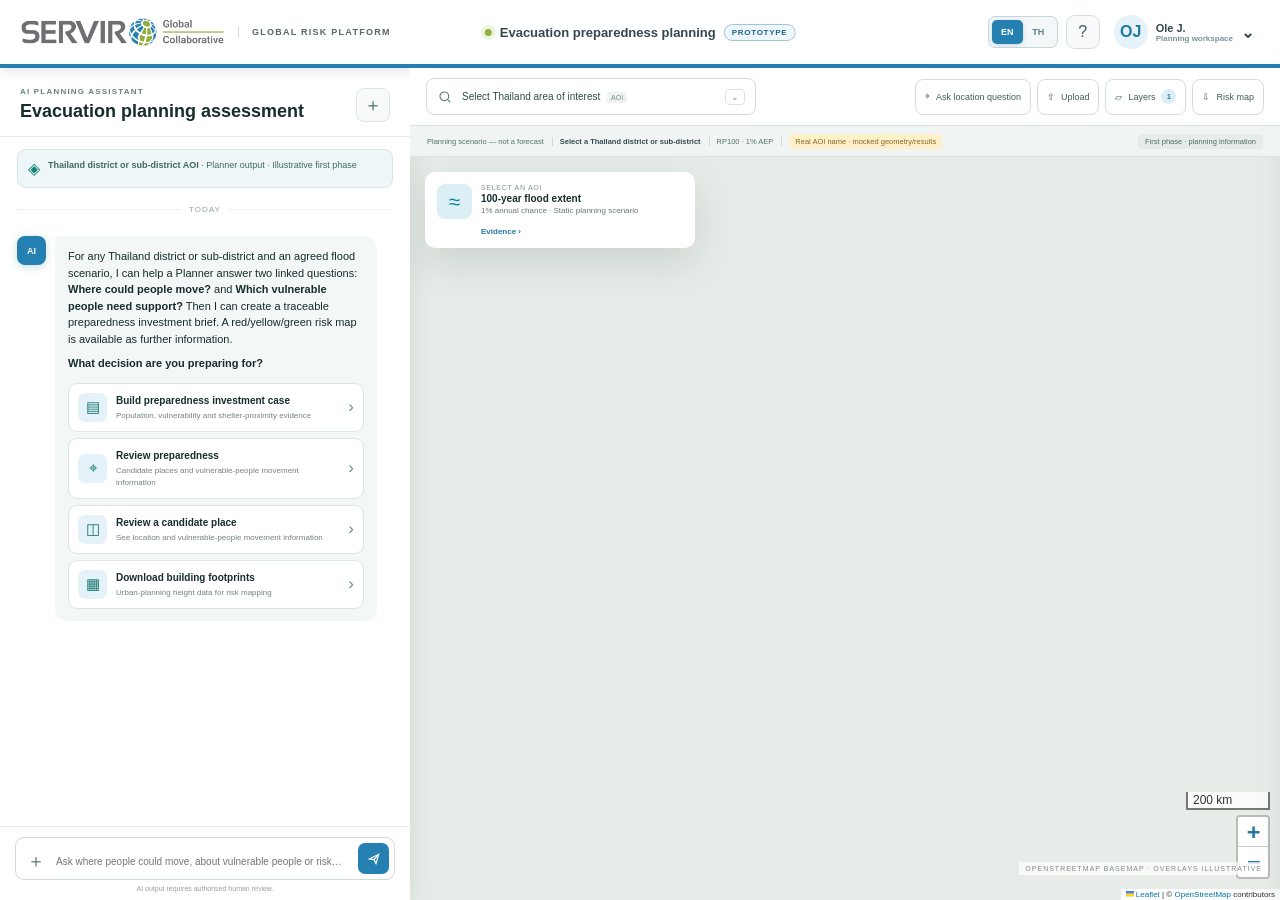
==== commit 7c816775: "Add interactive OpenStreetMap prototype map" ====
--- a/public/index.html
+++ b/public/index.html
@@ -4,7 +4,8 @@
   <meta charset="UTF-8" />
   <meta name="viewport" content="width=device-width, initial-scale=1" />
   <title>SERVIR GRP — Thailand Evacuation Preparedness Planning Prototype</title>
-  <link rel="stylesheet" href="styles.css?v=0.2.0" />
+  <link rel="stylesheet" href="vendor/leaflet/leaflet.css?v=1.9.4" />
+  <link rel="stylesheet" href="styles.css?v=0.3.0" />
 </head>
 <body>
   <header class="topbar">
@@ -56,6 +57,7 @@
       <div class="global-status"><span>Planning scenario — not a forecast</span><b id="globalAOI">Select a Thailand district or sub-district</b><span id="globalScenario">RP100 · 1% AEP</span><em>Real AOI name · mocked geometry/results</em><i>First phase · planning information</i></div>
 
       <div class="map-canvas" id="mapCanvas">
+        <div id="realMap" class="real-map" role="application" aria-label="Interactive OpenStreetMap planning map"></div>
         <svg class="map-art" id="mapArt" viewBox="0 0 1000 700" preserveAspectRatio="xMidYMid slice" aria-label="Illustrative Thailand district or sub-district assessment map">
           <defs><pattern id="grid" width="44" height="44" patternUnits="userSpaceOnUse"><path d="M44 0H0V44" fill="none" stroke="#b9c6c2" stroke-width="1" opacity=".28"/></pattern><pattern id="vulnerabilityHatch" width="10" height="10" patternUnits="userSpaceOnUse" patternTransform="rotate(45)"><line x1="0" y1="0" x2="0" y2="10" stroke="#704090" stroke-width="3" opacity=".75"/></pattern><filter id="shadow"><feDropShadow dx="0" dy="2" stdDeviation="2" flood-opacity=".22"/></filter></defs>
           <rect width="1000" height="700" fill="#e9eeea"/><rect width="1000" height="700" fill="url(#grid)"/>
@@ -102,7 +104,7 @@
           <g id="candidateLayer" class="candidate-layer" filter="url(#shadow)"><g class="candidate" data-center="candidate" transform="translate(685 345)"><circle r="21"/><path d="m0-11 11 20h-22Z"/><text x="28" y="5">CANDIDATE POI</text></g><path class="reach-ring" d="M685 345m-78 0a78 78 0 1 0 156 0a78 78 0 1 0-156 0"/></g>
         </svg>
 
-        <div class="demo-label">ILLUSTRATIVE DATA & GEOMETRY</div>
+        <div class="demo-label">OPENSTREETMAP BASEMAP · OVERLAYS ILLUSTRATIVE</div>
         <div class="zoom"><button>＋</button><button>−</button><button>⌖</button></div>
         <div class="map-scale">2 km</div>
 
@@ -163,7 +165,9 @@
   <div class="modal" id="exportModal" role="dialog" aria-modal="true"><div class="modal-card"><div class="modal-head"><div><p class="eyebrow">AOI RISK-MAP DOWNLOAD</p><h2>Download district or sub-district risk map</h2></div><button data-close-modal>×</button></div><p class="modal-intro">The prototype creates a valid SVG map or GeoJSON evidence package. Production PDF, PNG and GeoTIFF rendering will use the same AOI, scenario and provenance contract.</p><div class="export-grid"><button class="selected" data-format="SVG"><b>SVG</b><small>Risk-map graphic</small></button><button data-format="GeoJSON"><b>GeoJSON</b><small>Evidence features</small></button><button data-format="JSON"><b>JSON</b><small>Metadata manifest</small></button><button disabled><b>PNG</b><small>Production renderer</small></button><button disabled><b>GeoTIFF</b><small>Production raster</small></button></div><div class="export-meta"><p><span>AOI</span><b id="exportAOI">Select district or sub-district</b></p><p><span>Scenario</span><b id="exportScenario">RP100 · 1% AEP</b></p><p><span>Status</span><b>Mock geometry/results · Provisional</b></p></div><div class="modal-actions"><button data-close-modal>Cancel</button><button class="primary" id="downloadExport">Download SVG risk map →</button></div></div></div>
 
   <div class="toast" id="toast"><span>✓</span><p id="toastText">Done</p></div>
-  <script src="i18n.js?v=0.2.0"></script>
-  <script src="app.js?v=0.2.0"></script>
+  <script src="vendor/leaflet/leaflet.js?v=1.9.4"></script>
+  <script src="i18n.js?v=0.3.0"></script>
+  <script src="app.js?v=0.3.0"></script>
+  <script src="map-integration.js?v=0.3.0"></script>
 </body>
 </html>
--- a/public/vendor/leaflet/leaflet.css
+++ b/public/vendor/leaflet/leaflet.css
@@ -0,0 +1,661 @@
+/* required styles */
+
+.leaflet-pane,
+.leaflet-tile,
+.leaflet-marker-icon,
+.leaflet-marker-shadow,
+.leaflet-tile-container,
+.leaflet-pane > svg,
+.leaflet-pane > canvas,
+.leaflet-zoom-box,
+.leaflet-image-layer,
+.leaflet-layer {
+	position: absolute;
+	left: 0;
+	top: 0;
+	}
+.leaflet-container {
+	overflow: hidden;
+	}
+.leaflet-tile,
+.leaflet-marker-icon,
+.leaflet-marker-shadow {
+	-webkit-user-select: none;
+	   -moz-user-select: none;
+	        user-select: none;
+	  -webkit-user-drag: none;
+	}
+/* Prevents IE11 from highlighting tiles in blue */
+.leaflet-tile::selection {
+	background: transparent;
+}
+/* Safari renders non-retina tile on retina better with this, but Chrome is worse */
+.leaflet-safari .leaflet-tile {
+	image-rendering: -webkit-optimize-contrast;
+	}
+/* hack that prevents hw layers "stretching" when loading new tiles */
+.leaflet-safari .leaflet-tile-container {
+	width: 1600px;
+	height: 1600px;
+	-webkit-transform-origin: 0 0;
+	}
+.leaflet-marker-icon,
+.leaflet-marker-shadow {
+	display: block;
+	}
+/* .leaflet-container svg: reset svg max-width decleration shipped in Joomla! (joomla.org) 3.x */
+/* .leaflet-container img: map is broken in FF if you have max-width: 100% on tiles */
+.leaflet-container .leaflet-overlay-pane svg {
+	max-width: none !important;
+	max-height: none !important;
+	}
+.leaflet-container .leaflet-marker-pane img,
+.leaflet-container .leaflet-shadow-pane img,
+.leaflet-container .leaflet-tile-pane img,
+.leaflet-container img.leaflet-image-layer,
+.leaflet-container .leaflet-tile {
+	max-width: none !important;
+	max-height: none !important;
+	width: auto;
+	padding: 0;
+	}
+
+.leaflet-container img.leaflet-tile {
+	/* See: https://bugs.chromium.org/p/chromium/issues/detail?id=600120 */
+	mix-blend-mode: plus-lighter;
+}
+
+.leaflet-container.leaflet-touch-zoom {
+	-ms-touch-action: pan-x pan-y;
+	touch-action: pan-x pan-y;
+	}
+.leaflet-container.leaflet-touch-drag {
+	-ms-touch-action: pinch-zoom;
+	/* Fallback for FF which doesn't support pinch-zoom */
+	touch-action: none;
+	touch-action: pinch-zoom;
+}
+.leaflet-container.leaflet-touch-drag.leaflet-touch-zoom {
+	-ms-touch-action: none;
+	touch-action: none;
+}
+.leaflet-container {
+	-webkit-tap-highlight-color: transparent;
+}
+.leaflet-container a {
+	-webkit-tap-highlight-color: rgba(51, 181, 229, 0.4);
+}
+.leaflet-tile {
+	filter: inherit;
+	visibility: hidden;
+	}
+.leaflet-tile-loaded {
+	visibility: inherit;
+	}
+.leaflet-zoom-box {
+	width: 0;
+	height: 0;
+	-moz-box-sizing: border-box;
+	     box-sizing: border-box;
+	z-index: 800;
+	}
+/* workaround for https://bugzilla.mozilla.org/show_bug.cgi?id=888319 */
+.leaflet-overlay-pane svg {
+	-moz-user-select: none;
+	}
+
+.leaflet-pane         { z-index: 400; }
+
+.leaflet-tile-pane    { z-index: 200; }
+.leaflet-overlay-pane { z-index: 400; }
+.leaflet-shadow-pane  { z-index: 500; }
+.leaflet-marker-pane  { z-index: 600; }
+.leaflet-tooltip-pane   { z-index: 650; }
+.leaflet-popup-pane   { z-index: 700; }
+
+.leaflet-map-pane canvas { z-index: 100; }
+.leaflet-map-pane svg    { z-index: 200; }
+
+.leaflet-vml-shape {
+	width: 1px;
+	height: 1px;
+	}
+.lvml {
+	behavior: url(#default#VML);
+	display: inline-block;
+	position: absolute;
+	}
+
+
+/* control positioning */
+
+.leaflet-control {
+	position: relative;
+	z-index: 800;
+	pointer-events: visiblePainted; /* IE 9-10 doesn't have auto */
+	pointer-events: auto;
+	}
+.leaflet-top,
+.leaflet-bottom {
+	position: absolute;
+	z-index: 1000;
+	pointer-events: none;
+	}
+.leaflet-top {
+	top: 0;
+	}
+.leaflet-right {
+	right: 0;
+	}
+.leaflet-bottom {
+	bottom: 0;
+	}
+.leaflet-left {
+	left: 0;
+	}
+.leaflet-control {
+	float: left;
+	clear: both;
+	}
+.leaflet-right .leaflet-control {
+	float: right;
+	}
+.leaflet-top .leaflet-control {
+	margin-top: 10px;
+	}
+.leaflet-bottom .leaflet-control {
+	margin-bottom: 10px;
+	}
+.leaflet-left .leaflet-control {
+	margin-left: 10px;
+	}
+.leaflet-right .leaflet-control {
+	margin-right: 10px;
+	}
+
+
+/* zoom and fade animations */
+
+.leaflet-fade-anim .leaflet-popup {
+	opacity: 0;
+	-webkit-transition: opacity 0.2s linear;
+	   -moz-transition: opacity 0.2s linear;
+	        transition: opacity 0.2s linear;
+	}
+.leaflet-fade-anim .leaflet-map-pane .leaflet-popup {
+	opacity: 1;
+	}
+.leaflet-zoom-animated {
+	-webkit-transform-origin: 0 0;
+	    -ms-transform-origin: 0 0;
+	        transform-origin: 0 0;
+	}
+svg.leaflet-zoom-animated {
+	will-change: transform;
+}
+
+.leaflet-zoom-anim .leaflet-zoom-animated {
+	-webkit-transition: -webkit-transform 0.25s cubic-bezier(0,0,0.25,1);
+	   -moz-transition:    -moz-transform 0.25s cubic-bezier(0,0,0.25,1);
+	        transition:         transform 0.25s cubic-bezier(0,0,0.25,1);
+	}
+.leaflet-zoom-anim .leaflet-tile,
+.leaflet-pan-anim .leaflet-tile {
+	-webkit-transition: none;
+	   -moz-transition: none;
+	        transition: none;
+	}
+
+.leaflet-zoom-anim .leaflet-zoom-hide {
+	visibility: hidden;
+	}
+
+
+/* cursors */
+
+.leaflet-interactive {
+	cursor: pointer;
+	}
+.leaflet-grab {
+	cursor: -webkit-grab;
+	cursor:    -moz-grab;
+	cursor:         grab;
+	}
+.leaflet-crosshair,
+.leaflet-crosshair .leaflet-interactive {
+	cursor: crosshair;
+	}
+.leaflet-popup-pane,
+.leaflet-control {
+	cursor: auto;
+	}
+.leaflet-dragging .leaflet-grab,
+.leaflet-dragging .leaflet-grab .leaflet-interactive,
+.leaflet-dragging .leaflet-marker-draggable {
+	cursor: move;
+	cursor: -webkit-grabbing;
+	cursor:    -moz-grabbing;
+	cursor:         grabbing;
+	}
+
+/* marker & overlays interactivity */
+.leaflet-marker-icon,
+.leaflet-marker-shadow,
+.leaflet-image-layer,
+.leaflet-pane > svg path,
+.leaflet-tile-container {
+	pointer-events: none;
+	}
+
+.leaflet-marker-icon.leaflet-interactive,
+.leaflet-image-layer.leaflet-interactive,
+.leaflet-pane > svg path.leaflet-interactive,
+svg.leaflet-image-layer.leaflet-interactive path {
+	pointer-events: visiblePainted; /* IE 9-10 doesn't have auto */
+	pointer-events: auto;
+	}
+
+/* visual tweaks */
+
+.leaflet-container {
+	background: #ddd;
+	outline-offset: 1px;
+	}
+.leaflet-container a {
+	color: #0078A8;
+	}
+.leaflet-zoom-box {
+	border: 2px dotted #38f;
+	background: rgba(255,255,255,0.5);
+	}
+
+
+/* general typography */
+.leaflet-container {
+	font-family: "Helvetica Neue", Arial, Helvetica, sans-serif;
+	font-size: 12px;
+	font-size: 0.75rem;
+	line-height: 1.5;
+	}
+
+
+/* general toolbar styles */
+
+.leaflet-bar {
+	box-shadow: 0 1px 5px rgba(0,0,0,0.65);
+	border-radius: 4px;
+	}
+.leaflet-bar a {
+	background-color: #fff;
+	border-bottom: 1px solid #ccc;
+	width: 26px;
+	height: 26px;
+	line-height: 26px;
+	display: block;
+	text-align: center;
+	text-decoration: none;
+	color: black;
+	}
+.leaflet-bar a,
+.leaflet-control-layers-toggle {
+	background-position: 50% 50%;
+	background-repeat: no-repeat;
+	display: block;
+	}
+.leaflet-bar a:hover,
+.leaflet-bar a:focus {
+	background-color: #f4f4f4;
+	}
+.leaflet-bar a:first-child {
+	border-top-left-radius: 4px;
+	border-top-right-radius: 4px;
+	}
+.leaflet-bar a:last-child {
+	border-bottom-left-radius: 4px;
+	border-bottom-right-radius: 4px;
+	border-bottom: none;
+	}
+.leaflet-bar a.leaflet-disabled {
+	cursor: default;
+	background-color: #f4f4f4;
+	color: #bbb;
+	}
+
+.leaflet-touch .leaflet-bar a {
+	width: 30px;
+	height: 30px;
+	line-height: 30px;
+	}
+.leaflet-touch .leaflet-bar a:first-child {
+	border-top-left-radius: 2px;
+	border-top-right-radius: 2px;
+	}
+.leaflet-touch .leaflet-bar a:last-child {
+	border-bottom-left-radius: 2px;
+	border-bottom-right-radius: 2px;
+	}
+
+/* zoom control */
+
+.leaflet-control-zoom-in,
+.leaflet-control-zoom-out {
+	font: bold 18px 'Lucida Console', Monaco, monospace;
+	text-indent: 1px;
+	}
+
+.leaflet-touch .leaflet-control-zoom-in, .leaflet-touch .leaflet-control-zoom-out  {
+	font-size: 22px;
+	}
+
+
+/* layers control */
+
+.leaflet-control-layers {
+	box-shadow: 0 1px 5px rgba(0,0,0,0.4);
+	background: #fff;
+	border-radius: 5px;
+	}
+.leaflet-control-layers-toggle {
+	background-image: url(images/layers.png);
+	width: 36px;
+	height: 36px;
+	}
+.leaflet-retina .leaflet-control-layers-toggle {
+	background-image: url(images/layers-2x.png);
+	background-size: 26px 26px;
+	}
+.leaflet-touch .leaflet-control-layers-toggle {
+	width: 44px;
+	height: 44px;
+	}
+.leaflet-control-layers .leaflet-control-layers-list,
+.leaflet-control-layers-expanded .leaflet-control-layers-toggle {
+	display: none;
+	}
+.leaflet-control-layers-expanded .leaflet-control-layers-list {
+	display: block;
+	position: relative;
+	}
+.leaflet-control-layers-expanded {
+	padding: 6px 10px 6px 6px;
+	color: #333;
+	background: #fff;
+	}
+.leaflet-control-layers-scrollbar {
+	overflow-y: scroll;
+	overflow-x: hidden;
+	padding-right: 5px;
+	}
+.leaflet-control-layers-selector {
+	margin-top: 2px;
+	position: relative;
+	top: 1px;
+	}
+.leaflet-control-layers label {
+	display: block;
+	font-size: 13px;
+	font-size: 1.08333em;
+	}
+.leaflet-control-layers-separator {
+	height: 0;
+	border-top: 1px solid #ddd;
+	margin: 5px -10px 5px -6px;
+	}
+
+/* Default icon URLs */
+.leaflet-default-icon-path { /* used only in path-guessing heuristic, see L.Icon.Default */
+	background-image: url(images/marker-icon.png);
+	}
+
+
+/* attribution and scale controls */
+
+.leaflet-container .leaflet-control-attribution {
+	background: #fff;
+	background: rgba(255, 255, 255, 0.8);
+	margin: 0;
+	}
+.leaflet-control-attribution,
+.leaflet-control-scale-line {
+	padding: 0 5px;
+	color: #333;
+	line-height: 1.4;
+	}
+.leaflet-control-attribution a {
+	text-decoration: none;
+	}
+.leaflet-control-attribution a:hover,
+.leaflet-control-attribution a:focus {
+	text-decoration: underline;
+	}
+.leaflet-attribution-flag {
+	display: inline !important;
+	vertical-align: baseline !important;
+	width: 1em;
+	height: 0.6669em;
+	}
+.leaflet-left .leaflet-control-scale {
+	margin-left: 5px;
+	}
+.leaflet-bottom .leaflet-control-scale {
+	margin-bottom: 5px;
+	}
+.leaflet-control-scale-line {
+	border: 2px solid #777;
+	border-top: none;
+	line-height: 1.1;
+	padding: 2px 5px 1px;
+	white-space: nowrap;
+	-moz-box-sizing: border-box;
+	     box-sizing: border-box;
+	background: rgba(255, 255, 255, 0.8);
+	text-shadow: 1px 1px #fff;
+	}
+.leaflet-control-scale-line:not(:first-child) {
+	border-top: 2px solid #777;
+	border-bottom: none;
+	margin-top: -2px;
+	}
+.leaflet-control-scale-line:not(:first-child):not(:last-child) {
+	border-bottom: 2px solid #777;
+	}
+
+.leaflet-touch .leaflet-control-attribution,
+.leaflet-touch .leaflet-control-layers,
+.leaflet-touch .leaflet-bar {
+	box-shadow: none;
+	}
+.leaflet-touch .leaflet-control-layers,
+.leaflet-touch .leaflet-bar {
+	border: 2px solid rgba(0,0,0,0.2);
+	background-clip: padding-box;
+	}
+
+
+/* popup */
+
+.leaflet-popup {
+	position: absolute;
+	text-align: center;
+	margin-bottom: 20px;
+	}
+.leaflet-popup-content-wrapper {
+	padding: 1px;
+	text-align: left;
+	border-radius: 12px;
+	}
+.leaflet-popup-content {
+	margin: 13px 24px 13px 20px;
+	line-height: 1.3;
+	font-size: 13px;
+	font-size: 1.08333em;
+	min-height: 1px;
+	}
+.leaflet-popup-content p {
+	margin: 17px 0;
+	margin: 1.3em 0;
+	}
+.leaflet-popup-tip-container {
+	width: 40px;
+	height: 20px;
+	position: absolute;
+	left: 50%;
+	margin-top: -1px;
+	margin-left: -20px;
+	overflow: hidden;
+	pointer-events: none;
+	}
+.leaflet-popup-tip {
+	width: 17px;
+	height: 17px;
+	padding: 1px;
+
+	margin: -10px auto 0;
+	pointer-events: auto;
+
+	-webkit-transform: rotate(45deg);
+	   -moz-transform: rotate(45deg);
+	    -ms-transform: rotate(45deg);
+	        transform: rotate(45deg);
+	}
+.leaflet-popup-content-wrapper,
+.leaflet-popup-tip {
+	background: white;
+	color: #333;
+	box-shadow: 0 3px 14px rgba(0,0,0,0.4);
+	}
+.leaflet-container a.leaflet-popup-close-button {
+	position: absolute;
+	top: 0;
+	right: 0;
+	border: none;
+	text-align: center;
+	width: 24px;
+	height: 24px;
+	font: 16px/24px Tahoma, Verdana, sans-serif;
+	color: #757575;
+	text-decoration: none;
+	background: transparent;
+	}
+.leaflet-container a.leaflet-popup-close-button:hover,
+.leaflet-container a.leaflet-popup-close-button:focus {
+	color: #585858;
+	}
+.leaflet-popup-scrolled {
+	overflow: auto;
+	}
+
+.leaflet-oldie .leaflet-popup-content-wrapper {
+	-ms-zoom: 1;
+	}
+.leaflet-oldie .leaflet-popup-tip {
+	width: 24px;
+	margin: 0 auto;
+
+	-ms-filter: "progid:DXImageTransform.Microsoft.Matrix(M11=0.70710678, M12=0.70710678, M21=-0.70710678, M22=0.70710678)";
+	filter: progid:DXImageTransform.Microsoft.Matrix(M11=0.70710678, M12=0.70710678, M21=-0.70710678, M22=0.70710678);
+	}
+
+.leaflet-oldie .leaflet-control-zoom,
+.leaflet-oldie .leaflet-control-layers,
+.leaflet-oldie .leaflet-popup-content-wrapper,
+.leaflet-oldie .leaflet-popup-tip {
+	border: 1px solid #999;
+	}
+
+
+/* div icon */
+
+.leaflet-div-icon {
+	background: #fff;
+	border: 1px solid #666;
+	}
+
+
+/* Tooltip */
+/* Base styles for the element that has a tooltip */
+.leaflet-tooltip {
+	position: absolute;
+	padding: 6px;
+	background-color: #fff;
+	border: 1px solid #fff;
+	border-radius: 3px;
+	color: #222;
+	white-space: nowrap;
+	-webkit-user-select: none;
+	-moz-user-select: none;
+	-ms-user-select: none;
+	user-select: none;
+	pointer-events: none;
+	box-shadow: 0 1px 3px rgba(0,0,0,0.4);
+	}
+.leaflet-tooltip.leaflet-interactive {
+	cursor: pointer;
+	pointer-events: auto;
+	}
+.leaflet-tooltip-top:before,
+.leaflet-tooltip-bottom:before,
+.leaflet-tooltip-left:before,
+.leaflet-tooltip-right:before {
+	position: absolute;
+	pointer-events: none;
+	border: 6px solid transparent;
+	background: transparent;
+	content: "";
+	}
+
+/* Directions */
+
+.leaflet-tooltip-bottom {
+	margin-top: 6px;
+}
+.leaflet-tooltip-top {
+	margin-top: -6px;
+}
+.leaflet-tooltip-bottom:before,
+.leaflet-tooltip-top:before {
+	left: 50%;
+	margin-left: -6px;
+	}
+.leaflet-tooltip-top:before {
+	bottom: 0;
+	margin-bottom: -12px;
+	border-top-color: #fff;
+	}
+.leaflet-tooltip-bottom:before {
+	top: 0;
+	margin-top: -12px;
+	margin-left: -6px;
+	border-bottom-color: #fff;
+	}
+.leaflet-tooltip-left {
+	margin-left: -6px;
+}
+.leaflet-tooltip-right {
+	margin-left: 6px;
+}
+.leaflet-tooltip-left:before,
+.leaflet-tooltip-right:before {
+	top: 50%;
+	margin-top: -6px;
+	}
+.leaflet-tooltip-left:before {
+	right: 0;
+	margin-right: -12px;
+	border-left-color: #fff;
+	}
+.leaflet-tooltip-right:before {
+	left: 0;
+	margin-left: -12px;
+	border-right-color: #fff;
+	}
+
+/* Printing */
+
+@media print {
+	/* Prevent printers from removing background-images of controls. */
+	.leaflet-control {
+		-webkit-print-color-adjust: exact;
+		print-color-adjust: exact;
+		}
+	}
--- a/public/styles.css
+++ b/public/styles.css
@@ -15,3 +15,6 @@
 .proximity-context{margin:8px 0 10px;padding:8px 10px;border-radius:6px;background:#eef6fa;color:#345c5b;font-size:9px;line-height:1.4}.proximity-threshold{border:1px solid #c7dcd5;border-radius:8px;padding:9px;margin:9px 0 11px;background:#f8fbfa}.proximity-threshold>small{font-size:8px;font-weight:800;letter-spacing:.6px;color:#5c726f}.proximity-threshold>div{display:flex;gap:6px;margin:7px 0 5px}.proximity-threshold button{flex:1;border:1px solid #9dbdb4;border-radius:6px;background:#fff;color:#315a59;padding:7px;font-size:9px;font-weight:800}.proximity-threshold button.active{background:#2380b0;border-color:#2380b0;color:#fff}.proximity-threshold p{margin:0;font-size:8px;color:#76633d}.proximity-kpis{grid-template-columns:repeat(3,1fr)}.distance-band-table{border:1px solid #d6e2de;border-radius:8px;overflow:hidden;margin:7px 0 12px}.distance-band-table>div{display:grid;grid-template-columns:1.7fr .7fr .7fr;align-items:center;gap:6px;padding:7px 9px;border-top:1px solid #e0e9e6;font-size:9px}.distance-band-table>div:first-child{border-top:0}.distance-band-table .distance-head{background:#263238;color:#fff;font-size:8px}.distance-band-table>div:not(.distance-head):nth-child(even){background:#f7faf9}.distance-band-table b,.distance-band-table em{text-align:right}.distance-band-table em{font-style:normal;color:#5f716e}.proximity-layer-list{display:grid;grid-template-columns:1fr 1fr;gap:5px;margin:7px 0 11px}.proximity-layer-list span{border:1px solid #dae5e1;border-radius:5px;background:#f8fbfa;padding:6px;font-size:8px;color:#496360}.proximity-warning{margin-top:10px;border-left:4px solid #c47b25;background:#fff1dc;padding:9px;color:#76501f;font-size:9px;line-height:1.4}.proximity-summary-card{border-color:#9fc7bc!important;background:#f2f8fb!important}.proximity-summary-card span{color:#2380b0!important;font-weight:800}.proximity-hero strong{color:#9b4c24}
 .investment-modal{max-height:calc(100vh - 36px);overflow:auto}.investment-modal .modal-intro{background:#eef6fa;border-left:4px solid #2380b0;padding:9px 11px;border-radius:5px;color:#315856}.investment-sections{grid-template-columns:1fr 1fr}.investment-sections label{min-height:34px;align-items:center}.investment-preview{border-color:#9fc7bc!important;background:#f2f8fb!important}.investment-preview>span{background:#2380b0!important}.investment-preview p b{color:#1b678f}
 .vulnerability-bar-chart{margin:8px 13px 10px;padding:9px 10px;border:1px solid #d8c4e4;border-radius:8px;background:#fff}.chart-title{display:flex;justify-content:space-between;align-items:baseline;margin-bottom:6px}.chart-title b{font-size:9px;color:#45235b}.chart-title span{font-size:7px;font-weight:700;color:#74677c}.bar-row{display:grid;grid-template-columns:112px 1fr 42px;align-items:center;gap:7px;min-height:22px}.bar-row>span{font-size:7.5px;color:#4f5557}.bar-row>div{height:9px;border-radius:5px;background:#eee9f1;overflow:hidden}.bar-row i{display:block;height:100%;min-width:3px;border-radius:5px;background:#704090}.bar-row.older i{background:#8a5aa3}.bar-row.support i{background:#a67db9}.bar-row.mobility i{background:#5f3c78}.bar-row>b{font-size:8px;text-align:right;color:#45235b}.vulnerability-bar-chart>p{font-size:7px;line-height:1.3;color:#756a78;margin:6px 0 0;border-top:1px solid #eee5f2;padding-top:5px}
+
+/* Real OpenStreetMap basemap with locally hosted Leaflet */
+.real-map{position:absolute;inset:0;z-index:0;background:#e7ece8}.real-map+.map-art{display:none}.map-toolbar{z-index:1000}.global-status{z-index:900}.map-canvas>.scenario-card,.map-canvas>.show-info-panel,.map-canvas>.legend,.map-canvas>.assessment-panel,.map-canvas>.demo-label{z-index:800}.map-canvas>.demo-label{bottom:25px}.map-canvas>.zoom,.map-canvas>.map-scale{display:none}.leaflet-container{font-family:Roboto,"Noto Sans Thai","Leelawadee UI",Arial,sans-serif;color:#263238}.leaflet-control-zoom a{color:#2378a4}.leaflet-control-attribution{font-size:8px;background:rgba(255,255,255,.88)!important}.grp-map-marker{background:transparent;border:0}.grp-map-marker span{width:34px;height:34px;display:grid;place-items:center;border-radius:50%;background:#fff;border:4px dashed #496da5;color:#405f91;font:800 10px Arial,sans-serif;box-shadow:0 2px 7px rgba(20,40,45,.28)}.grp-map-marker:hover span{transform:scale(1.1)}.risk-marker span{border-style:solid;font-size:12px}.risk-marker.risk-high span{border-color:#c94f3c;color:#b84433;background:#fbeae6}.risk-marker.risk-medium span{border-color:#d39a24;color:#8a610d;background:#fff3cc}.risk-marker.risk-low span{border-color:#31906f;color:#237557;background:#e4f3ec}.user-candidate-marker span{border-style:solid;border-color:#7e6db3;color:#685694;background:#f2eff9}.leaflet-vulnerability-zone{cursor:pointer}.vulnerability-label{border:0!important;border-radius:50%!important;background:#fff!important;color:#54236f!important;font:800 10px Arial,sans-serif!important;box-shadow:0 1px 5px rgba(52,27,68,.3)!important;padding:4px!important}.vulnerability-label:before{display:none}.leaflet-tooltip{font-size:9px}.leaflet-pane,.leaflet-control{box-sizing:content-box}@media(max-width:720px){.leaflet-control-attribution{max-width:210px;white-space:normal;line-height:1.15}.map-canvas>.demo-label{bottom:42px}}
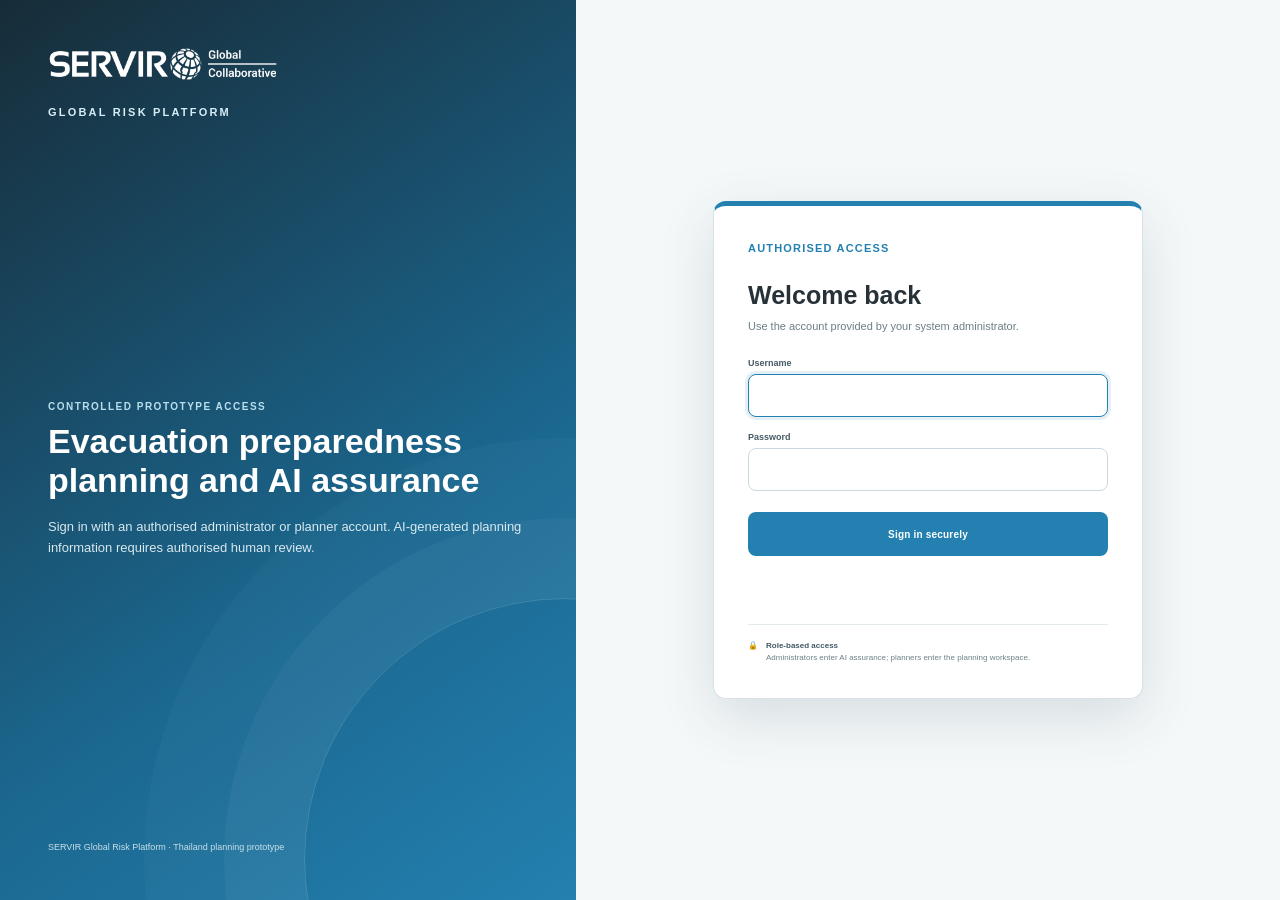
==== commit 4389e3d2: "Add secured AI assurance dashboard and demo controls" ====
--- a/public/index.html
+++ b/public/index.html
@@ -5,13 +5,33 @@
   <meta name="viewport" content="width=device-width, initial-scale=1" />
   <title>SERVIR GRP — Thailand Evacuation Preparedness Planning Prototype</title>
   <link rel="stylesheet" href="vendor/leaflet/leaflet.css?v=1.9.4" />
-  <link rel="stylesheet" href="styles.css?v=0.3.0" />
+  <link rel="stylesheet" href="styles.css?v=0.8.0" />
+  <link rel="stylesheet" href="observability.css?v=0.8.0" />
+  <link rel="stylesheet" href="auth.css?v=0.8.0" />
 </head>
-<body>
+<body class="auth-pending">
+  <section class="login-shell" id="loginShell" aria-label="Sign in">
+    <div class="login-brand">
+      <div class="login-logo"><img src="assets/servir-global-collaborative.png" alt="SERVIR Global Collaborative" /><span>GLOBAL RISK PLATFORM</span></div>
+      <div class="login-intro"><p>CONTROLLED PROTOTYPE ACCESS</p><h1>Evacuation preparedness planning and AI assurance</h1><p>Sign in with an authorised administrator or planner account. AI-generated planning information requires authorised human review.</p></div>
+      <div class="login-foot">SERVIR Global Risk Platform · Thailand planning prototype</div>
+    </div>
+    <div class="login-form-wrap">
+      <form class="login-card" id="loginForm" autocomplete="on">
+        <p class="eyebrow">AUTHORISED ACCESS</p><h2>Welcome back</h2><p>Use the account provided by your system administrator.</p>
+        <label class="login-field"><span>Username</span><input id="loginUsername" name="username" type="text" autocomplete="username" required maxlength="128" /></label>
+        <label class="login-field"><span>Password</span><input name="password" type="password" autocomplete="current-password" required maxlength="512" /></label>
+        <button class="login-submit" id="loginSubmit" type="submit">Sign in securely</button>
+        <p class="login-error" id="loginError" role="alert" aria-live="polite"></p>
+        <div class="login-security"><span>🔒</span><span><b>Role-based access</b><br />Administrators enter AI assurance; planners enter the planning workspace.</span></div>
+      </form>
+    </div>
+  </section>
+
   <header class="topbar">
     <div class="brand"><img src="assets/servir-global-collaborative.png" alt="SERVIR Global Collaborative" /><span class="product-name">GLOBAL RISK PLATFORM</span></div>
     <div class="workspace-title"><span class="status-dot"></span>Evacuation preparedness planning <em>Prototype</em></div>
-    <div class="top-actions"><div class="language-switcher" role="group" aria-label="Language"><button type="button" data-language="en">EN</button><button type="button" data-language="th">TH</button></div><button class="help-btn">?</button><button class="user-menu"><span>OJ</span><span>Ole J.<small>Planning workspace</small></span><b>⌄</b></button></div>
+    <div class="top-actions"><button type="button" class="assurance-entry admin-only" id="aiAssuranceBtn"><span>◎</span> AI assurance</button><div class="language-switcher" role="group" aria-label="Language"><button type="button" data-language="en">EN</button><button type="button" data-language="th">TH</button></div><button class="help-btn">?</button><div class="user-menu"><span data-auth-initials>U</span><span data-auth-username>User<small data-auth-role>Workspace</small></span></div><button type="button" class="logout-btn" data-auth-logout>Sign out</button></div>
   </header>
 
   <main class="app-shell">
@@ -52,6 +72,8 @@
           <button id="uploadTool" title="Upload local data"><span>⇧</span> Upload</button>
           <button id="layersTool"><span>▱</span> Layers <b id="layerCount">1</b></button>
           <button id="exportTool"><span>⇩</span> Risk map</button>
+          <button id="showPanel" class="planning-info-tool" hidden aria-label="Show planning information" title="Show planning information"><span>▤</span><span>Planning info</span></button>
+          <button id="mapFocusTool" class="map-focus-tool" aria-pressed="false" title="Hide panels and show the map only"><span>⛶</span><span class="map-focus-label">Map only</span></button>
         </div>
       </div>
       <div class="global-status"><span>Planning scenario — not a forecast</span><b id="globalAOI">Select a Thailand district or sub-district</b><span id="globalScenario">RP100 · 1% AEP</span><em>Real AOI name · mocked geometry/results</em><i>First phase · planning information</i></div>
@@ -110,8 +132,6 @@
 
         <div class="scenario-card" id="scenarioCard"><div class="scenario-icon">≈</div><div><small id="scenarioScope">SELECT AN AOI</small><b id="scenarioTitle">100-year flood extent</b><span>1% annual chance · Static planning scenario</span></div><button data-detail="evidence">Evidence ›</button></div>
 
-        <button class="show-info-panel" id="showPanel" aria-label="Show planning information"><span>▤</span><div><b>Show planning information</b><small>Return to the current result view</small></div></button>
-
         <div class="legend" id="legend"><div><b id="legendTitle">Planning-map legend</b><button id="legendToggle">−</button></div><section class="planning-legend"><label><i class="lg safe-lg">C</i>Candidate evacuation place</label><label class="vulnerability-legend-item"><i class="lg vulnerable-lg">V</i>Aggregated vulnerable-population zone</label><label><i class="lg flood-lg"></i>Illustrative flood extent</label><p class="standard-legend-note">Five candidate locations are shown with vulnerable-people movement information. Suitability and capacity are not assessed in this first phase.</p><p class="vulnerability-legend-note">Zones show illustrative aggregated concentration—not individual or household locations. Categories may overlap.</p></section><section class="risk-view-legend"><label><i class="lg high-lg">H</i>High risk point</label><label><i class="lg medium-lg">M</i>Medium risk point</label><label><i class="lg low-lg">L</i>Low risk point</label><label><i class="lg flood-lg"></i>Illustrative flood extent</label><p>Further-information view. Low/green does not mean safe.</p></section></div>
 
         <aside class="assessment-panel" id="assessmentPanel">
@@ -149,12 +169,17 @@
             <div class="inventory-examples"><b>Safe-place questions are separate</b><span>Ask “Where could people move?” in chat</span><span>The assistant starts candidate screening—not a safe-place answer</span><small>Risk colour alone cannot establish suitability. Capacity, access and official status belong to later phases.</small></div>
             <p class="micro">Illustrative guidance prototype. Production advice requires an approved, cited policy catalogue.</p>
           </div>
-          <div class="panel-actions"><button id="downloadRiskMap">View risk map</button><button id="createReport" class="primary">Investment brief →</button></div>
+          <div class="panel-actions three"><button id="downloadRiskMap">View risk map</button><button id="explainWithAI" class="ai-action">Explain with AI</button><button id="createReport" class="primary">Investment brief →</button></div>
         </aside>
       </div>
     </section>
   </main>
 
+  <section class="assurance-workspace" id="assuranceWorkspace" aria-hidden="true">
+    <header><div><p>TYPE B-LITE · LIVE PILOT</p><h1 id="assuranceTitle">AI assurance</h1></div><div class="assurance-head-actions"><span id="assuranceConnection">Checking live service…</span><span class="assurance-head-user" data-auth-username>User</span><div class="language-switcher" role="group" aria-label="Language"><button type="button" data-language="en">EN</button><button type="button" data-language="th">TH</button></div><button type="button" id="assuranceBack">← Back to planning</button><button type="button" data-auth-logout>Sign out</button></div></header>
+    <div id="assuranceContent"></div>
+  </section>
+
   <div class="backdrop" id="backdrop"></div>
   <aside class="detail-drawer" id="detailDrawer" aria-hidden="true"><div class="drawer-head"><div><p class="eyebrow" id="drawerEyebrow">PROVISIONAL · ILLUSTRATIVE</p><h2 id="drawerTitle">Details</h2></div><button id="closeDrawer">×</button></div><div id="drawerBody"></div><div class="authority-note"><span>!</span><p>Planning support only. Validate source data, current conditions and authority requirements before operational use.</p></div></aside>
 
@@ -166,8 +191,10 @@
 
   <div class="toast" id="toast"><span>✓</span><p id="toastText">Done</p></div>
   <script src="vendor/leaflet/leaflet.js?v=1.9.4"></script>
-  <script src="i18n.js?v=0.3.0"></script>
-  <script src="app.js?v=0.3.0"></script>
-  <script src="map-integration.js?v=0.3.0"></script>
+  <script src="i18n.js?v=0.8.0"></script>
+  <script src="app.js?v=0.8.0"></script>
+  <script src="map-integration.js?v=0.8.0"></script>
+  <script src="observability.js?v=0.8.0"></script>
+  <script src="auth.js?v=0.8.0"></script>
 </body>
 </html>
--- a/public/styles.css
+++ b/public/styles.css
@@ -4,7 +4,7 @@
 .vulnerable-people-layer{opacity:0;pointer-events:none;transition:opacity .25s ease}.vulnerable-people-layer>g{cursor:pointer}.vulnerable-people-layer path{fill:url(#vulnerabilityHatch);stroke:#653181;stroke-width:4;stroke-dasharray:8 4}.vulnerable-people-layer text{font:800 16px Arial;fill:#54236f;paint-order:stroke;stroke:#fff;stroke-width:4px;pointer-events:none}.results-visible.vulnerable-view:not(.risk-view) .vulnerable-people-layer{opacity:1;pointer-events:auto}.vulnerable-view .candidate-places-layer{opacity:.55}.vulnerability-legend-item,.vulnerability-legend-note{display:none!important}.vulnerable-view .vulnerability-legend-item{display:flex!important}.vulnerable-view .vulnerability-legend-note{display:block!important}.vulnerable-view .standard-legend-note{display:none}.vulnerable-lg{background:repeating-linear-gradient(45deg,#fff,#fff 3px,#7b4b96 3px,#7b4b96 6px)!important;border:2px solid #653181!important;color:#54236f!important}.vulnerability-map-note{display:flex;gap:9px;align-items:center;margin:8px 13px 10px;padding:9px;border:1px solid #d8c4e4;border-radius:8px;background:#faf6fc}.vulnerability-map-note>span{display:grid;place-items:center;min-width:52px;height:30px;border:2px solid #653181;border-radius:6px;background:repeating-linear-gradient(45deg,#fff,#fff 4px,#d9c3e6 4px,#d9c3e6 7px);font-size:10px;font-weight:800;color:#54236f}.vulnerability-map-note p{margin:0}.vulnerability-map-note b,.vulnerability-map-note small{display:block}.vulnerability-map-note b{font-size:9px;color:#45235b}.vulnerability-map-note small{font-size:8px;color:#74677c;line-height:1.35;margin-top:2px}.badge-vulnerable{background:#efe2f5;color:#54236f}
 .vulnerable-view:not(.risk-view) .flood{opacity:.24}.vulnerable-view:not(.risk-view) .map-labels{opacity:.45}
 .results-visible:not(.vulnerable-view) .vulnerable-people-layer,.risk-view .vulnerable-people-layer{opacity:0!important;pointer-events:none!important}.results-visible.vulnerable-view:not(.risk-view) .vulnerable-people-layer{opacity:1!important;pointer-events:auto!important}
-.show-info-panel{display:none;position:absolute;top:16px;right:58px;z-index:14;width:230px;padding:10px 12px;border:1px solid #8db9ae;border-radius:9px;background:#fff;box-shadow:0 8px 24px #153e3630;color:#1b678f;text-align:left;align-items:center;gap:9px}.show-info-panel:hover{background:#edf8f5;border-color:#2380b0}.show-info-panel>span{display:grid;place-items:center;width:32px;height:32px;border-radius:7px;background:#2380b0;color:#fff;font-size:17px}.show-info-panel b,.show-info-panel small{display:block}.show-info-panel b{font-size:11px}.show-info-panel small{font-size:8px;color:#6b7c78;margin-top:2px}.panel-collapsed .assessment-panel{opacity:0!important;transform:translateY(-12px)!important;pointer-events:none!important}.results-visible.panel-collapsed .show-info-panel{display:flex}.panel-collapsed .scenario-card{right:auto}
+.show-info-panel{display:none;position:absolute;top:16px;right:58px;z-index:14;width:230px;padding:10px 12px;border:1px solid #8db9ae;border-radius:9px;background:#fff;box-shadow:0 8px 24px #153e3630;color:#1b678f;text-align:left;align-items:center;gap:9px}.show-info-panel:hover{background:#edf8f5;border-color:#2380b0}.show-info-panel>span{display:grid;place-items:center;width:32px;height:32px;border-radius:7px;background:#2380b0;color:#fff;font-size:17px}.show-info-panel b,.show-info-panel small{display:block}.show-info-panel b{font-size:11px}.show-info-panel small{font-size:8px;color:#6b7c78;margin-top:2px}.panel-collapsed .assessment-panel{opacity:0!important;visibility:hidden!important;transform:translateY(-12px)!important;pointer-events:none!important}.results-visible.panel-collapsed .show-info-panel{display:flex}.panel-collapsed .scenario-card{right:auto}
 .show-info-panel>div{flex:1;min-width:0}
 .upload-format-guide{margin:10px 0 12px;border:1px solid #c9dbd5;border-radius:9px;background:#f7fbfa;padding:10px}.format-guide-head{display:flex;align-items:baseline;justify-content:space-between;gap:10px;margin-bottom:8px}.format-guide-head b{font-size:11px;color:#263238}.format-guide-head small{font-size:8px;color:#6d7d79;text-align:right}.format-guide-grid{display:grid;grid-template-columns:.72fr 1.28fr;gap:7px}.format-guide-grid section{background:#fff;border:1px solid #dbe6e2;border-radius:7px;padding:8px}.format-guide-grid section>b{display:block;font-size:10px;color:#244b4d;margin:3px 0 5px}.format-guide-grid section p{display:flex;flex-wrap:wrap;gap:4px;margin:0 0 5px}.format-guide-grid code{font:700 8px Arial;color:#1b678f;background:#e5f2f9;border:1px solid #b9d7ce;border-radius:4px;padding:3px 5px}.format-guide-grid section small{display:block;font-size:8px;line-height:1.35;color:#6b7775}.format-kind{font-size:7px;font-weight:800;letter-spacing:.7px;color:#2380b0}.format-warning{margin:8px 1px 0;font-size:8px;line-height:1.35;color:#765b28;background:#fff3dd;border-radius:5px;padding:6px}.upload-format-guide+.type-row{margin-top:0}.modal-card:has(.upload-format-guide){max-height:calc(100vh - 36px);overflow:auto}
 @media(max-width:620px){.format-guide-grid{grid-template-columns:1fr}.format-guide-head{display:block}.format-guide-head small{display:block;text-align:left;margin-top:2px}}
@@ -18,3 +18,6 @@
 
 /* Real OpenStreetMap basemap with locally hosted Leaflet */
 .real-map{position:absolute;inset:0;z-index:0;background:#e7ece8}.real-map+.map-art{display:none}.map-toolbar{z-index:1000}.global-status{z-index:900}.map-canvas>.scenario-card,.map-canvas>.show-info-panel,.map-canvas>.legend,.map-canvas>.assessment-panel,.map-canvas>.demo-label{z-index:800}.map-canvas>.demo-label{bottom:25px}.map-canvas>.zoom,.map-canvas>.map-scale{display:none}.leaflet-container{font-family:Roboto,"Noto Sans Thai","Leelawadee UI",Arial,sans-serif;color:#263238}.leaflet-control-zoom a{color:#2378a4}.leaflet-control-attribution{font-size:8px;background:rgba(255,255,255,.88)!important}.grp-map-marker{background:transparent;border:0}.grp-map-marker span{width:34px;height:34px;display:grid;place-items:center;border-radius:50%;background:#fff;border:4px dashed #496da5;color:#405f91;font:800 10px Arial,sans-serif;box-shadow:0 2px 7px rgba(20,40,45,.28)}.grp-map-marker:hover span{transform:scale(1.1)}.risk-marker span{border-style:solid;font-size:12px}.risk-marker.risk-high span{border-color:#c94f3c;color:#b84433;background:#fbeae6}.risk-marker.risk-medium span{border-color:#d39a24;color:#8a610d;background:#fff3cc}.risk-marker.risk-low span{border-color:#31906f;color:#237557;background:#e4f3ec}.user-candidate-marker span{border-style:solid;border-color:#7e6db3;color:#685694;background:#f2eff9}.leaflet-vulnerability-zone{cursor:pointer}.vulnerability-label{border:0!important;border-radius:50%!important;background:#fff!important;color:#54236f!important;font:800 10px Arial,sans-serif!important;box-shadow:0 1px 5px rgba(52,27,68,.3)!important;padding:4px!important}.vulnerability-label:before{display:none}.leaflet-tooltip{font-size:9px}.leaflet-pane,.leaflet-control{box-sizing:content-box}@media(max-width:720px){.leaflet-control-attribution{max-width:210px;white-space:normal;line-height:1.15}.map-canvas>.demo-label{bottom:42px}}
+
+/* Focused overlay behaviour and map-only workspace */
+.planning-info-tool{border-color:#2380b0!important;background:#eef6fa!important;color:#1b678f!important;font-weight:800!important;white-space:nowrap}.planning-info-tool[hidden]{display:none!important}.map-focus-mode .planning-info-tool{display:none!important}.map-focus-tool[aria-pressed="true"]{border-color:#2380b0!important;background:#2380b0!important;color:#fff!important}.map-focus-mode .chat-panel{display:none}.map-focus-mode .map-panel{width:100%;flex:1}.map-focus-mode .global-status{display:none}.map-focus-mode .map-canvas{inset:58px 0 0}.map-focus-mode .map-canvas>.scenario-card,.map-focus-mode .map-canvas>.assessment-panel,.map-focus-mode .map-canvas>.show-info-panel,.map-focus-mode .map-canvas>.legend,.map-focus-mode .map-canvas>.demo-label{display:none!important}.map-focus-mode .map-toolbar{border-bottom:2px solid #2380b0}.map-focus-mode .map-focus-tool{margin-left:5px}@media(max-width:720px){.map-focus-mode .app-shell{display:flex;height:calc(100vh - 68px)}.map-focus-mode .map-panel{height:auto}.map-focus-mode .map-canvas{inset:52px 0 0}.map-focus-mode .aoi-selector{width:240px}.map-focus-mode .tool-group{display:flex}.map-focus-mode .tool-group button:not(.map-focus-tool){display:none}.map-focus-mode .map-focus-tool{font-size:8px}.map-focus-mode .map-focus-tool span{font-size:10px}}
--- a/public/observability.css
+++ b/public/observability.css
@@ -0,0 +1,4 @@
+.assurance-entry{height:32px;border:1px solid #9fc7dc;border-radius:7px;background:#eef6fa;color:#1b678f;padding:0 10px;font-size:9px;font-weight:800;cursor:pointer}.assurance-entry span{margin-right:4px}.panel-actions .ai-action{border-color:#2380b0;color:#1b678f;background:#eef6fa}.assurance-workspace{position:fixed;inset:0;z-index:2000;background:#eef3f5;display:none;overflow:auto;color:#263238}.assurance-workspace.open{display:block}.assurance-workspace>header{height:76px;background:#fff;border-bottom:4px solid #2380b0;padding:12px 24px;display:flex;align-items:center;justify-content:space-between;position:sticky;top:0;z-index:4;box-shadow:0 2px 10px #1b3c4a18}.assurance-workspace>header p{font-size:8px;font-weight:800;letter-spacing:1.1px;color:#2380b0;margin:0 0 3px}.assurance-workspace>header h1{font:700 20px "Roboto Condensed",Roboto,Arial,sans-serif;margin:0}.assurance-head-actions{display:flex;align-items:center;gap:12px}.assurance-head-actions>span{font-size:8px;font-weight:800;letter-spacing:.5px;padding:6px 8px;border-radius:5px}.assurance-head-actions>span.live{background:#e4f3ec;color:#237557}.assurance-head-actions>span.error{background:#fbeae6;color:#b84433}.assurance-head-actions button{border:1px solid #cbd8dd;border-radius:7px;background:#fff;color:#3c5964;padding:8px 11px;font-size:9px;font-weight:700;cursor:pointer}.assurance-tabs{height:52px;background:#fff;border-bottom:1px solid #d5e0e4;display:flex;padding:0 24px;position:sticky;top:76px;z-index:3}.assurance-tabs button{border:0;border-bottom:3px solid transparent;background:transparent;color:#627781;padding:0 18px;font-size:10px;font-weight:700;cursor:pointer}.assurance-tabs button.active{color:#2380b0;border-color:#2380b0}.assurance-body{max-width:1240px;margin:0 auto;padding:24px}.assurance-grid{display:grid;grid-template-columns:minmax(0,1.7fr) minmax(280px,.8fr);gap:16px}.assurance-grid>aside{display:flex;flex-direction:column;gap:16px}.assurance-card,.metric-card{background:#fff;border:1px solid #d8e2e6;border-radius:12px;padding:19px;box-shadow:0 5px 18px #1f465412}.assurance-card h2{font:700 18px "Roboto Condensed",Roboto,Arial,sans-serif;margin:0 0 14px}.assurance-card h3{font-size:9px;letter-spacing:.5px;text-transform:uppercase;color:#5e747d;margin:17px 0 8px}.card-kicker{font-size:8px;font-weight:800;letter-spacing:.7px;color:#2378a4;margin-bottom:7px}.answer-card>h2{font-size:17px;text-transform:none;letter-spacing:0;color:#263238}.live-answer{border-left:4px solid #2380b0;background:#f2f8fb;border-radius:0 8px 8px 0;padding:13px;font-size:11px;line-height:1.65}.live-answer p{margin:0 0 8px}.human-warning,.calibration-note{margin:12px 0;background:#fff3dd;border:1px solid #ecd6ad;border-radius:7px;padding:9px;color:#76501f;font-size:9px;font-weight:700}.answer-card ul{padding-left:18px;font-size:9px;color:#566c75;line-height:1.55}.feedback{display:flex;align-items:center;gap:7px;border-top:1px solid #e1e8eb;padding-top:12px;margin-top:13px}.feedback b{font-size:9px;margin-right:auto}.feedback button{border:1px solid #ccd9de;border-radius:6px;background:#fff;padding:7px 9px;font-size:8px}.feedback button.selected{border-color:#2380b0;background:#eaf4f9;color:#1b678f}.evidence-row{padding:9px 0;border-top:1px solid #e3e9ec}.evidence-row:first-of-type{border:0}.evidence-row b,.evidence-row span,.evidence-row small{display:block}.evidence-row b{font:700 8px monospace;color:#1b678f}.evidence-row span{font-size:9px;margin:3px 0}.evidence-row small{font-size:7px;color:#71858d}.trace-summary code{display:block;overflow-wrap:anywhere;background:#f3f6f7;border-radius:5px;padding:7px;font-size:8px;margin:6px 0}.trace-summary span{display:block;font-size:8px;color:#647982}.trace-summary a,.assurance-link{display:inline-block;margin-top:10px;color:#1b678f;font-size:9px;font-weight:800}.trace-timeline article{display:grid;grid-template-columns:30px 1fr auto;gap:10px;padding:12px 0;border-top:1px solid #e1e8eb}.trace-timeline article:first-child{border-top:0}.trace-timeline article>i{width:27px;height:27px;border-radius:50%;display:grid;place-items:center;background:#2380b0;color:#fff;font-style:normal;font-size:9px;font-weight:800}.trace-timeline b,.trace-timeline small{display:block}.trace-timeline b{font-size:10px}.trace-timeline small{font-size:7px;color:#758991;margin-top:3px}.trace-timeline article>span{text-align:right;font-size:8px;font-weight:800;color:#3e5963}.trace-timeline em{display:block;color:#237557;font-style:normal;margin-top:3px}.trace-timeline details{font-size:8px;margin-top:7px}.trace-timeline summary{cursor:pointer;color:#1b678f}.trace-timeline pre{max-height:220px;overflow:auto;white-space:pre-wrap;background:#263238;color:#d9e7eb;padding:9px;border-radius:6px;font-size:7px}.version-row{display:flex;justify-content:space-between;gap:10px;border-top:1px solid #e2e9ec;padding:8px 0;font-size:8px}.version-row code{text-align:right;overflow-wrap:anywhere}.eval-row{display:grid;grid-template-columns:68px 1fr;gap:10px;border-top:1px solid #e2e9ec;padding:11px 0}.eval-row:first-of-type{border-top:0}.eval-row b{font-size:10px}.eval-row p{font-size:8px;line-height:1.45;color:#667a83;margin:4px 0 0}.assurance-verdict{width:max-content;border-radius:12px;padding:4px 7px;font-size:7px;font-weight:900;text-transform:uppercase}.assurance-verdict.pass{background:#e4f3ec;color:#237557}.assurance-verdict.fail{background:#fbeae6;color:#b84433}.assurance-verdict.unknown{background:#eceff1;color:#596a72}.compare-grid{display:grid;grid-template-columns:1fr 1fr;gap:13px}.compare-grid>div{border:1px solid #d9e3e7;border-radius:9px;padding:15px}.compare-grid>div.candidate{border:2px solid #2380b0;background:#f4f9fc}.compare-grid span{font-size:8px;font-weight:900;color:#647982;text-transform:uppercase}.compare-grid h3{font-size:11px;color:#263238;margin:7px 0;text-transform:none}.compare-grid b,.compare-grid small{display:block}.compare-grid b{font-size:20px;color:#1b678f}.compare-grid small{font-size:8px;color:#657a83;margin-top:4px}.compare-grid ul{font-size:8px;line-height:1.5;padding-left:17px}.release-call{margin-top:14px;border-left:4px solid #d99135;background:#fff4e3;border-radius:0 8px 8px 0;padding:12px}.release-call span,.release-call b{display:block}.release-call span{font-size:8px}.release-call b{font-size:12px;color:#8a5e21;margin:3px 0}.release-call p{font-size:8px;margin:0}.dashboard-grid{display:grid;grid-template-columns:repeat(3,1fr);gap:14px}.metric-card span,.metric-card b,.metric-card small{display:block}.metric-card span{font-size:8px;font-weight:800;color:#657982;text-transform:uppercase}.metric-card b{font-size:23px;color:#1b678f;margin:8px 0 3px}.metric-card small{font-size:8px;color:#73868e}.governance-card{grid-column:1/-1}.governance-card>div{display:flex;justify-content:space-between;border-top:1px solid #e1e8eb;padding:9px 0;font-size:9px}.assurance-empty{min-height:430px;display:flex;flex-direction:column;align-items:center;justify-content:center;text-align:center;background:#fff;border:1px solid #d8e2e6;border-radius:12px;padding:30px}.assurance-empty>span{width:55px;height:55px;border-radius:50%;display:grid;place-items:center;background:#e5f2f9;color:#2380b0;font-size:26px}.assurance-empty h2{margin:14px 0 7px}.assurance-empty p{max-width:590px;color:#647982;font-size:10px;line-height:1.5}.assurance-empty button{border:0;border-radius:7px;background:#2380b0;color:#fff;padding:10px 16px;font-size:9px;font-weight:800}.assurance-empty .spinner{animation:assurance-spin 1.2s linear infinite}.error-state>span{background:#fbeae6;color:#b84433}@keyframes assurance-spin{to{transform:rotate(360deg)}}@media(max-width:900px){.assurance-grid{grid-template-columns:1fr}.dashboard-grid{grid-template-columns:1fr 1fr}.assurance-entry{font-size:0}.assurance-entry span{font-size:14px;margin:0}}@media(max-width:650px){.assurance-workspace>header{padding:10px 12px}.assurance-head-actions>span{display:none}.assurance-tabs{padding:0;overflow-x:auto}.assurance-tabs button{white-space:nowrap;padding:0 12px}.assurance-body{padding:12px}.compare-grid,.dashboard-grid{grid-template-columns:1fr}.governance-card{grid-column:auto}}
+
+/* 31 Aug admin assurance dashboard — static Langfuse export */
+.assurance-verdict.missing{background:#f2f4f5;color:#7a8990;border:1px dashed #aebbc0}.history-source{display:grid;grid-template-columns:1fr 1fr minmax(260px,1.4fr) auto;align-items:center;gap:14px;margin-bottom:14px;padding:11px 14px;border:1px solid #b7d3df;border-left:4px solid #2380b0;border-radius:8px;background:#f4f9fb}.history-source div b,.history-source div span{display:block}.history-source div b{font-size:8px;text-transform:uppercase;color:#1b678f}.history-source div span{font-size:8px;color:#526b75;margin-top:3px}.history-source em{font-size:8px;font-style:normal;color:#6c5a36;background:#fff4df;border-radius:5px;padding:7px}.history-source button,.history-source.error button{border:1px solid #9fc2d2;border-radius:6px;background:#fff;color:#1b678f;padding:7px 9px;font-size:8px;font-weight:800}.history-source.loading{grid-template-columns:auto 1fr}.history-source.error{grid-template-columns:auto 1fr auto;border-color:#e3bdb6;border-left-color:#b84433;background:#fdf3f1}.history-source.error b{font-size:9px;color:#a33f32}.history-source.error span{font-size:8px;color:#775e59}.ai-access-control{display:grid;grid-template-columns:1.4fr 1fr minmax(230px,.8fr);align-items:center;gap:18px;margin-bottom:14px;padding:16px 18px;border:1px solid #d9b4ad;border-left:5px solid #c94f3c;border-radius:10px;background:#fff8f6}.ai-access-control.on{border-color:#a9d2c2;border-left-color:#31906f;background:#f5fbf8}.ai-access-control.locked{border-color:#cfd8dc;border-left-color:#607d8b;background:#f7f9fa}.ai-access-control span{font-size:7px;font-weight:900;letter-spacing:.8px;color:#b84433}.ai-access-control.on span{color:#237557}.ai-access-control.locked span{color:#607d8b}.ai-access-control h2{margin:4px 0 5px;font-size:18px}.ai-access-control p{margin:0;color:#667a83;font-size:8px;line-height:1.45}.ai-access-control dl{margin:0}.ai-access-control dl>div{display:flex;justify-content:space-between;gap:10px;border-top:1px solid #dfe6e9;padding:7px 0;font-size:8px}.ai-access-control dl>div:first-child{border-top:0}.ai-access-control dt{color:#6a7d85}.ai-access-control dd{margin:0;font-weight:900}.ai-access-actions button{width:100%;border:1px solid #b84433;border-radius:7px;background:#fff;color:#b84433;padding:10px;font-size:8px;font-weight:900;cursor:pointer}.ai-access-actions button.enable{border-color:#31906f;background:#31906f;color:#fff}.ai-access-actions code,.ai-access-actions small{display:block}.ai-access-actions code{border-radius:5px;background:#e9eef0;padding:7px;color:#455a64;font-size:8px}.ai-access-actions small{margin-top:5px;color:#71838a;font-size:7px;line-height:1.4}.panel-actions .ai-action:disabled{border-color:#cfd8dc;color:#71838a;background:#eceff1;cursor:not-allowed;opacity:.9}.history-filters,.trace-selector{display:flex;align-items:center;gap:10px;margin-bottom:14px;padding:10px 12px;border:1px solid #d7e2e6;border-radius:8px;background:#fff}.history-filters label,.trace-selector label{display:flex;align-items:center;gap:7px;font-size:8px;font-weight:800;color:#536b75}.history-filters select,.trace-selector select{min-width:135px;border:1px solid #cbd8dd;border-radius:6px;background:#fff;padding:7px;color:#37474f;font-size:9px}.history-filters>span{margin-left:auto;font-size:8px;color:#6b7e86}.trace-selector label{flex:1}.trace-selector select{min-width:390px}.trace-selector>span{display:flex;align-items:center;gap:7px;font-size:8px}.history-metrics{margin-bottom:14px}.metric-card.warning{border-color:#e6c58d;background:#fffaf0}.metric-card.warning b{color:#9a6519}.history-dashboard-grid{display:grid;grid-template-columns:1.6fr .8fr;gap:14px;margin-bottom:14px}.quality-overview h2{margin-bottom:18px}.quality-bar{margin:14px 0}.quality-bar>div:first-child{display:flex;justify-content:space-between;align-items:center;gap:10px}.quality-bar b{font-size:9px}.quality-bar span{font-size:7px;color:#6d8088}.quality-track{display:flex;height:10px;margin-top:6px;overflow:hidden;border-radius:5px;background:#edf1f3}.quality-track i{display:block;height:100%}.quality-track .pass{background:#31906f}.quality-track .fail{background:#c94f3c}.quality-track .unknown{background:#d39a24}.quality-track .missing{background:#aab6bb}.assurance-callout{border-top:4px solid #d39a24!important;background:#fffbf3}.assurance-callout.danger{border-top-color:#c94f3c!important;background:#fff8f6}.assurance-callout>span{font-size:8px;font-weight:900;letter-spacing:.8px;color:#9a6519}.assurance-callout.danger>span{color:#b84433}.assurance-callout h2{margin:7px 0}.assurance-callout>b{display:block;font-size:9px;color:#5c6f77}.assurance-callout p{font-size:9px;line-height:1.5;color:#687b83}.assurance-callout button,.section-heading button{border:0;border-radius:6px;background:#2380b0;color:#fff;padding:8px 10px;font-size:8px;font-weight:800}.user-usage{padding:0;overflow:hidden;margin-bottom:14px}.usage-notice{margin:0 18px 14px;padding:9px 11px;border-left:4px solid #d39a24;border-radius:0 6px 6px 0;background:#fff7e8;color:#705b37;font-size:8px;line-height:1.5}.usage-notice code{font-weight:800}.usage-footnote{margin:0;padding:10px 18px;border-top:1px solid #e2e9ec;background:#f7f9fa;color:#71838a;font-size:8px}.user-usage td:first-child b{font-size:9px;color:#304f5a}.trace-explorer{padding:0;overflow:hidden}.section-heading{display:flex;align-items:center;justify-content:space-between;gap:12px;padding:16px 18px}.section-heading h2,.section-heading p{margin:0}.section-heading>span{font-size:8px;color:#687b83}.trace-table-wrap{overflow:auto;border-top:1px solid #dfe7ea}.trace-table-wrap table{width:100%;border-collapse:collapse;white-space:nowrap}.trace-table-wrap th{background:#f2f6f7;color:#60757d;text-align:left;text-transform:uppercase;font-size:7px;letter-spacing:.4px;padding:9px}.trace-table-wrap td{border-top:1px solid #e2e9ec;padding:9px;font-size:8px}.trace-table-wrap tr.selected{background:#f0f8fb}.trace-table-wrap td:first-child button{border:0;background:transparent;text-align:left;color:#263238;cursor:pointer}.trace-table-wrap td:first-child b,.trace-table-wrap td:first-child small{display:block}.trace-table-wrap td:first-child b{font:800 9px monospace;color:#1b678f}.trace-table-wrap td:first-child small{margin-top:3px;color:#788b92;font-size:7px}.language-chip{display:inline-block;min-width:27px;text-align:center;border-radius:10px;background:#e5f2f9;color:#1b678f;padding:4px 6px;font-size:7px;font-weight:900}.view-trace{border:0;background:transparent;color:#1b678f;font-size:8px;font-weight:800;cursor:pointer}.trace-facts>div{display:flex;justify-content:space-between;gap:10px;border-top:1px solid #e1e8eb;padding:9px 0;font-size:8px}.trace-facts>div b{text-align:right}.missing-operations span{display:block;margin-top:5px;border-radius:5px;background:#fff1dd;color:#81581c;padding:6px;font:8px monospace}.assurance-link-button{width:100%;border:1px solid #9fc2d2;border-radius:7px;background:#eef7fb;color:#1b678f;padding:9px;font-size:8px;font-weight:800}.evaluation-summary{display:grid;grid-template-columns:1fr 1fr;gap:14px;margin-bottom:14px}.review-queue{padding:0;overflow:hidden}.review-list{border-top:1px solid #dfe7ea}.review-list>button{width:100%;display:grid;grid-template-columns:75px 1fr auto;align-items:center;gap:10px;border:0;border-top:1px solid #e4eaed;background:#fff;padding:11px 18px;text-align:left;color:#263238;cursor:pointer}.review-list>button:first-child{border-top:0}.review-list>button:hover{background:#f4f9fb}.review-list p{margin:0}.review-list b,.review-list small{display:block}.review-list b{font-size:9px}.review-list small{margin-top:3px;color:#71858d;font-size:8px}.review-list em{font-style:normal;color:#1b678f;font-size:8px;font-weight:800}@media(max-width:950px){.ai-access-control{grid-template-columns:1fr 1fr}.ai-access-actions{grid-column:1/-1}.history-source{grid-template-columns:1fr 1fr}.history-source em{grid-column:1/-1}.history-dashboard-grid,.evaluation-summary{grid-template-columns:1fr}.trace-selector select{min-width:260px}}@media(max-width:650px){.ai-access-control{grid-template-columns:1fr}.ai-access-actions{grid-column:auto}.history-source{grid-template-columns:1fr}.history-source em{grid-column:auto}.history-filters,.trace-selector{align-items:stretch;flex-direction:column}.history-filters label,.trace-selector label{justify-content:space-between}.history-filters>span{margin-left:0}.trace-selector select{min-width:0;width:100%}.trace-table-wrap{max-width:calc(100vw - 26px)}.review-list>button{grid-template-columns:65px 1fr}.review-list em{display:none}}
--- a/public/auth.css
+++ b/public/auth.css
@@ -0,0 +1 @@
+body.auth-pending{overflow:hidden}body.auth-pending>:not(.login-shell):not(script){visibility:hidden}.login-shell{position:fixed;inset:0;z-index:10000;display:grid;grid-template-columns:minmax(360px,.9fr) minmax(500px,1.1fr);background:#eef3f5;color:#263238}.login-shell[hidden]{display:none}.login-brand{position:relative;overflow:hidden;display:flex;flex-direction:column;justify-content:space-between;padding:48px;background:linear-gradient(145deg,#172c38 0%,#1b678f 62%,#2380b0 100%);color:#fff}.login-brand:after{content:"";position:absolute;width:520px;height:520px;border:1px solid rgba(255,255,255,.16);border-radius:50%;right:-250px;bottom:-220px;box-shadow:0 0 0 80px rgba(255,255,255,.035),0 0 0 160px rgba(255,255,255,.025)}.login-logo{position:relative;z-index:1}.login-logo img{width:230px;filter:brightness(0) invert(1)}.login-logo span{display:block;margin-top:22px;font:700 11px "Roboto Condensed",Roboto,Arial,sans-serif;letter-spacing:2.2px;color:#d7edf7}.login-intro{position:relative;z-index:1;max-width:490px}.login-intro p:first-child{margin:0 0 10px;font-size:10px;font-weight:800;letter-spacing:1.5px;color:#b9dfef}.login-intro h1{margin:0 0 16px;font:700 34px/1.15 "Roboto Condensed",Roboto,Arial,sans-serif}.login-intro p:last-child{margin:0;color:#d8e9ef;font-size:13px;line-height:1.65}.login-foot{position:relative;z-index:1;font-size:9px;color:#c8e0e9}.login-form-wrap{display:grid;place-items:center;padding:38px;background:#f5f8f9}.login-card{width:min(430px,100%);background:#fff;border:1px solid #d8e2e6;border-top:5px solid #2380b0;border-radius:13px;padding:34px;box-shadow:0 18px 55px rgba(30,66,80,.14)}.login-card .eyebrow{color:#2380b0}.login-card h2{margin:5px 0 8px;font:700 25px "Roboto Condensed",Roboto,Arial,sans-serif}.login-card>p{margin:0 0 24px;color:#6b7e86;font-size:11px;line-height:1.5}.login-field{display:block;margin:0 0 15px}.login-field span{display:block;margin-bottom:6px;font-size:9px;font-weight:800;color:#455a64}.login-field input{width:100%;height:43px;border:1px solid #cbd8dd;border-radius:8px;padding:0 12px;color:#263238;background:#fff;font-size:12px;outline:0}.login-field input:focus{border-color:#2380b0;box-shadow:0 0 0 3px rgba(35,128,176,.12)}.login-submit{width:100%;height:44px;margin-top:6px;border:0;border-radius:8px;background:#2380b0;color:#fff;font-size:10px;font-weight:800;letter-spacing:.2px;cursor:pointer}.login-submit:hover{background:#1b678f}.login-submit:disabled{opacity:.6;cursor:wait}.login-error{min-height:34px;margin:14px 0 0!important;border-radius:7px;padding:9px 10px;color:#a63e32!important;background:#fbeae6;font-size:9px!important}.login-error:empty{visibility:hidden}.login-security{display:flex;gap:8px;align-items:flex-start;margin-top:20px;padding-top:15px;border-top:1px solid #e3eaed;color:#6d8088;font-size:8px;line-height:1.45}.login-security b{color:#3f5963}.logout-btn{height:32px;border:1px solid #cbd8dd;border-radius:7px;background:#fff;color:#455a64;padding:0 10px;font-size:9px;font-weight:700;cursor:pointer}.assurance-head-user{font-size:9px;color:#607d8b}.role-planner .admin-only{display:none!important}@media(max-width:800px){.login-shell{grid-template-columns:1fr}.login-brand{min-height:220px;padding:28px}.login-logo img{width:180px}.login-intro h1{font-size:25px}.login-intro p:last-child,.login-foot{display:none}.login-form-wrap{padding:20px}.login-card{padding:25px}}
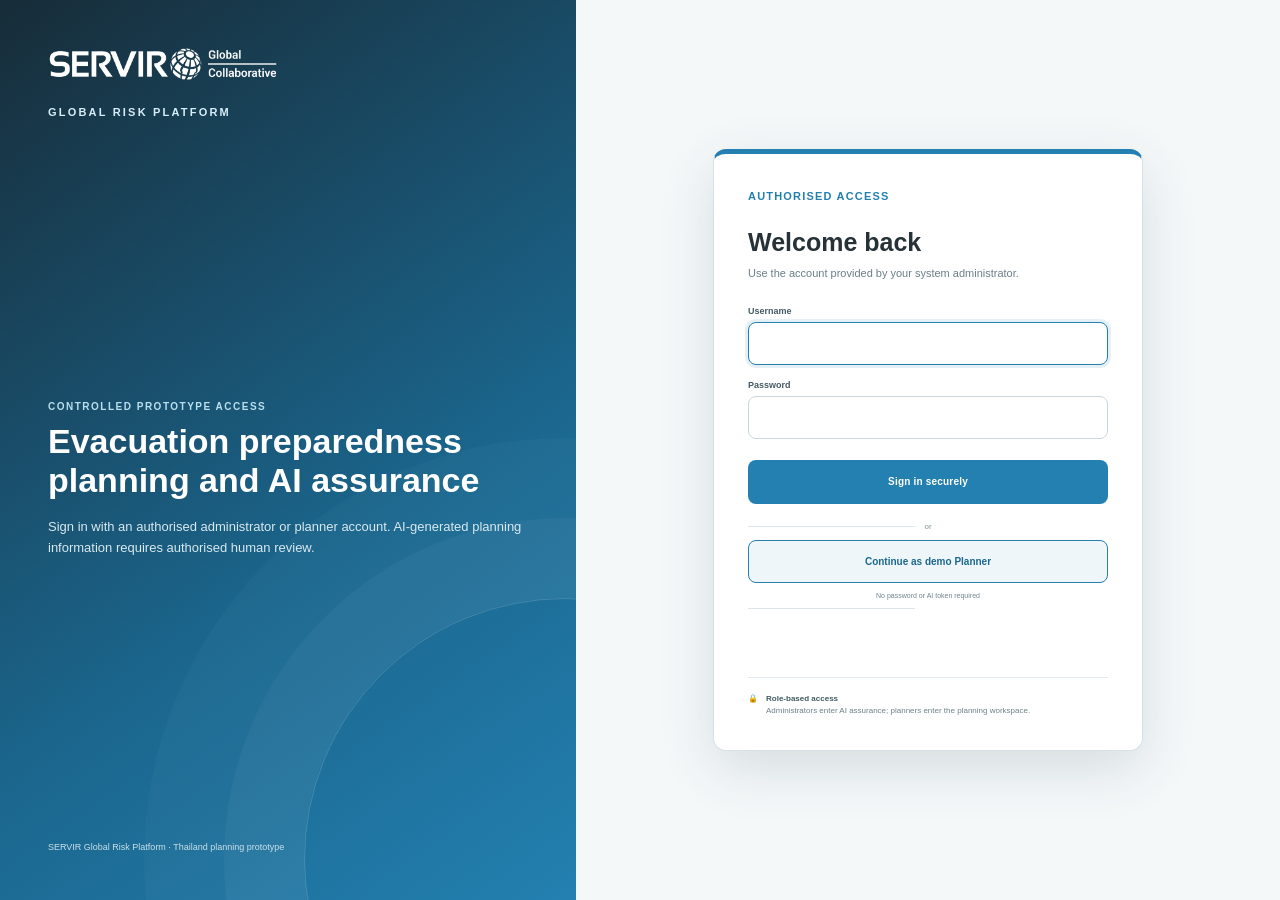
==== commit 7688d0f4: "Add Planner demo access and hub feedback collection" ====
--- a/public/index.html
+++ b/public/index.html
@@ -5,9 +5,10 @@
   <meta name="viewport" content="width=device-width, initial-scale=1" />
   <title>SERVIR GRP — Thailand Evacuation Preparedness Planning Prototype</title>
   <link rel="stylesheet" href="vendor/leaflet/leaflet.css?v=1.9.4" />
-  <link rel="stylesheet" href="styles.css?v=0.8.0" />
-  <link rel="stylesheet" href="observability.css?v=0.8.0" />
-  <link rel="stylesheet" href="auth.css?v=0.8.0" />
+  <link rel="stylesheet" href="styles.css?v=0.9.0" />
+  <link rel="stylesheet" href="observability.css?v=0.9.0" />
+  <link rel="stylesheet" href="auth.css?v=0.9.0" />
+  <link rel="stylesheet" href="feedback.css?v=0.9.0" />
 </head>
 <body class="auth-pending">
   <section class="login-shell" id="loginShell" aria-label="Sign in">
@@ -22,6 +23,7 @@
         <label class="login-field"><span>Username</span><input id="loginUsername" name="username" type="text" autocomplete="username" required maxlength="128" /></label>
         <label class="login-field"><span>Password</span><input name="password" type="password" autocomplete="current-password" required maxlength="512" /></label>
         <button class="login-submit" id="loginSubmit" type="submit">Sign in securely</button>
+        <div class="demo-access" id="demoAccess" hidden><span>or</span><button type="button" id="demoPlannerLogin">Continue as demo Planner</button><small>No password or AI token required</small></div>
         <p class="login-error" id="loginError" role="alert" aria-live="polite"></p>
         <div class="login-security"><span>🔒</span><span><b>Role-based access</b><br />Administrators enter AI assurance; planners enter the planning workspace.</span></div>
       </form>
@@ -31,7 +33,7 @@
   <header class="topbar">
     <div class="brand"><img src="assets/servir-global-collaborative.png" alt="SERVIR Global Collaborative" /><span class="product-name">GLOBAL RISK PLATFORM</span></div>
     <div class="workspace-title"><span class="status-dot"></span>Evacuation preparedness planning <em>Prototype</em></div>
-    <div class="top-actions"><button type="button" class="assurance-entry admin-only" id="aiAssuranceBtn"><span>◎</span> AI assurance</button><div class="language-switcher" role="group" aria-label="Language"><button type="button" data-language="en">EN</button><button type="button" data-language="th">TH</button></div><button class="help-btn">?</button><div class="user-menu"><span data-auth-initials>U</span><span data-auth-username>User<small data-auth-role>Workspace</small></span></div><button type="button" class="logout-btn" data-auth-logout>Sign out</button></div>
+    <div class="top-actions"><button type="button" class="feedback-entry" data-feedback-open><span>✎</span> Feedback</button><button type="button" class="feedback-entry admin-only" data-feedback-inbox><span>▤</span> Feedback inbox</button><button type="button" class="assurance-entry admin-only" id="aiAssuranceBtn"><span>◎</span> AI assurance</button><div class="language-switcher" role="group" aria-label="Language"><button type="button" data-language="en">EN</button><button type="button" data-language="th">TH</button></div><button class="help-btn">?</button><div class="user-menu"><span data-auth-initials>U</span><span data-auth-username>User<small data-auth-role>Workspace</small></span></div><button type="button" class="logout-btn" data-auth-logout>Sign out</button></div>
   </header>
 
   <main class="app-shell">
@@ -130,7 +132,7 @@
         <div class="zoom"><button>＋</button><button>−</button><button>⌖</button></div>
         <div class="map-scale">2 km</div>
 
-        <div class="scenario-card" id="scenarioCard"><div class="scenario-icon">≈</div><div><small id="scenarioScope">SELECT AN AOI</small><b id="scenarioTitle">100-year flood extent</b><span>1% annual chance · Static planning scenario</span></div><button data-detail="evidence">Evidence ›</button></div>
+        <div class="scenario-card" id="scenarioCard" title="View scenario evidence and limitations"><div class="scenario-icon" aria-hidden="true">ⓘ</div><div><small id="scenarioScope">SELECT AN AOI</small><b id="scenarioTitle">100-year flood extent</b><span>1% annual chance · Static planning scenario</span></div><button data-detail="evidence" aria-label="View scenario evidence and limitations">Evidence ›</button></div>
 
         <div class="legend" id="legend"><div><b id="legendTitle">Planning-map legend</b><button id="legendToggle">−</button></div><section class="planning-legend"><label><i class="lg safe-lg">C</i>Candidate evacuation place</label><label class="vulnerability-legend-item"><i class="lg vulnerable-lg">V</i>Aggregated vulnerable-population zone</label><label><i class="lg flood-lg"></i>Illustrative flood extent</label><p class="standard-legend-note">Five candidate locations are shown with vulnerable-people movement information. Suitability and capacity are not assessed in this first phase.</p><p class="vulnerability-legend-note">Zones show illustrative aggregated concentration—not individual or household locations. Categories may overlap.</p></section><section class="risk-view-legend"><label><i class="lg high-lg">H</i>High risk point</label><label><i class="lg medium-lg">M</i>Medium risk point</label><label><i class="lg low-lg">L</i>Low risk point</label><label><i class="lg flood-lg"></i>Illustrative flood extent</label><p>Further-information view. Low/green does not mean safe.</p></section></div>
 
@@ -176,7 +178,7 @@
   </main>
 
   <section class="assurance-workspace" id="assuranceWorkspace" aria-hidden="true">
-    <header><div><p>TYPE B-LITE · LIVE PILOT</p><h1 id="assuranceTitle">AI assurance</h1></div><div class="assurance-head-actions"><span id="assuranceConnection">Checking live service…</span><span class="assurance-head-user" data-auth-username>User</span><div class="language-switcher" role="group" aria-label="Language"><button type="button" data-language="en">EN</button><button type="button" data-language="th">TH</button></div><button type="button" id="assuranceBack">← Back to planning</button><button type="button" data-auth-logout>Sign out</button></div></header>
+    <header><div><p>TYPE B-LITE · LIVE PILOT</p><h1 id="assuranceTitle">AI assurance</h1></div><div class="assurance-head-actions"><span id="assuranceConnection">Checking live service…</span><span class="assurance-head-user" data-auth-username>User</span><button type="button" data-feedback-open>Give feedback</button><button type="button" class="admin-only" data-feedback-inbox>Feedback inbox</button><div class="language-switcher" role="group" aria-label="Language"><button type="button" data-language="en">EN</button><button type="button" data-language="th">TH</button></div><button type="button" id="assuranceBack">← Back to planning</button><button type="button" data-auth-logout>Sign out</button></div></header>
     <div id="assuranceContent"></div>
   </section>
 
@@ -189,12 +191,17 @@
 
   <div class="modal" id="exportModal" role="dialog" aria-modal="true"><div class="modal-card"><div class="modal-head"><div><p class="eyebrow">AOI RISK-MAP DOWNLOAD</p><h2>Download district or sub-district risk map</h2></div><button data-close-modal>×</button></div><p class="modal-intro">The prototype creates a valid SVG map or GeoJSON evidence package. Production PDF, PNG and GeoTIFF rendering will use the same AOI, scenario and provenance contract.</p><div class="export-grid"><button class="selected" data-format="SVG"><b>SVG</b><small>Risk-map graphic</small></button><button data-format="GeoJSON"><b>GeoJSON</b><small>Evidence features</small></button><button data-format="JSON"><b>JSON</b><small>Metadata manifest</small></button><button disabled><b>PNG</b><small>Production renderer</small></button><button disabled><b>GeoTIFF</b><small>Production raster</small></button></div><div class="export-meta"><p><span>AOI</span><b id="exportAOI">Select district or sub-district</b></p><p><span>Scenario</span><b id="exportScenario">RP100 · 1% AEP</b></p><p><span>Status</span><b>Mock geometry/results · Provisional</b></p></div><div class="modal-actions"><button data-close-modal>Cancel</button><button class="primary" id="downloadExport">Download SVG risk map →</button></div></div></div>
 
+  <div class="modal feedback-modal" id="feedbackModal" role="dialog" aria-modal="true" aria-hidden="true"><div class="modal-card feedback-card"><div class="modal-head"><div><p class="eyebrow">HELP IMPROVE THIS USE CASE</p><h2>Share feedback</h2></div><button type="button" data-close-modal aria-label="Close">×</button></div><p class="modal-intro">Tell the product team what would make this planning use case more useful. You may submit text, a document link, or one small attachment.</p><form id="feedbackForm"><div class="feedback-fields two"><label><span>Name *</span><input name="name" required maxlength="100" autocomplete="name" /></label><label><span>Hub *</span><select name="hub" required><option value="">Select hub</option><option>EAP</option><option>TSA</option><option>SA</option><option>WA</option><option>ESA</option><option>CA</option><option>Other</option></select></label></div><div class="feedback-fields"><label><span>Category *</span><select name="category" required><option value="">Select category</option><option value="question">Question</option><option value="suggestion">Suggestion / feature request</option><option value="problem">Problem / usability issue</option><option value="data-correction">Data or evidence correction</option><option value="comment">Comment</option><option value="compliment">Compliment</option><option value="other">Other</option></select></label><label><span>Feedback</span><textarea name="message" maxlength="5000" rows="5" placeholder="What worked, what was unclear, or what should we improve?"></textarea></label><label><span>Optional document link</span><input name="documentUrl" type="url" maxlength="1000" placeholder="https://…" /></label><label class="feedback-file"><span>Optional attachment · maximum 1 MB</span><input name="attachment" type="file" accept=".png,.jpg,.jpeg,.webp,.docx,image/png,image/jpeg,image/webp,application/vnd.openxmlformats-officedocument.wordprocessingml.document" /><small>PNG, JPG, WebP or DOCX only</small></label></div><div class="feedback-progress" id="feedbackProgress" hidden><i></i><span>Uploading…</span></div><p class="feedback-message" id="feedbackMessage" role="status" aria-live="polite"></p><div class="modal-actions"><button type="button" data-close-modal>Cancel</button><button class="primary" id="feedbackSubmit" type="submit">Submit feedback</button></div></form></div></div>
+
+  <div class="modal feedback-modal" id="feedbackInboxModal" role="dialog" aria-modal="true" aria-hidden="true"><div class="modal-card feedback-inbox-card"><div class="modal-head"><div><p class="eyebrow">ADMINISTRATION</p><h2>Hub feedback inbox</h2></div><button type="button" data-close-modal aria-label="Close">×</button></div><div class="feedback-inbox-tools"><p id="feedbackInboxSummary">Loading feedback…</p><a href="/api/admin/feedback/export.csv" download>Export CSV</a></div><div class="feedback-inbox" id="feedbackInbox"></div></div></div>
+
   <div class="toast" id="toast"><span>✓</span><p id="toastText">Done</p></div>
   <script src="vendor/leaflet/leaflet.js?v=1.9.4"></script>
-  <script src="i18n.js?v=0.8.0"></script>
-  <script src="app.js?v=0.8.0"></script>
-  <script src="map-integration.js?v=0.8.0"></script>
-  <script src="observability.js?v=0.8.0"></script>
-  <script src="auth.js?v=0.8.0"></script>
+  <script src="i18n.js?v=0.9.0"></script>
+  <script src="app.js?v=0.9.0"></script>
+  <script src="map-integration.js?v=0.9.0"></script>
+  <script src="observability.js?v=0.9.0"></script>
+  <script src="auth.js?v=0.9.0"></script>
+  <script src="feedback.js?v=0.9.0"></script>
 </body>
 </html>
--- a/public/styles.css
+++ b/public/styles.css
@@ -20,4 +20,7 @@
 .real-map{position:absolute;inset:0;z-index:0;background:#e7ece8}.real-map+.map-art{display:none}.map-toolbar{z-index:1000}.global-status{z-index:900}.map-canvas>.scenario-card,.map-canvas>.show-info-panel,.map-canvas>.legend,.map-canvas>.assessment-panel,.map-canvas>.demo-label{z-index:800}.map-canvas>.demo-label{bottom:25px}.map-canvas>.zoom,.map-canvas>.map-scale{display:none}.leaflet-container{font-family:Roboto,"Noto Sans Thai","Leelawadee UI",Arial,sans-serif;color:#263238}.leaflet-control-zoom a{color:#2378a4}.leaflet-control-attribution{font-size:8px;background:rgba(255,255,255,.88)!important}.grp-map-marker{background:transparent;border:0}.grp-map-marker span{width:34px;height:34px;display:grid;place-items:center;border-radius:50%;background:#fff;border:4px dashed #496da5;color:#405f91;font:800 10px Arial,sans-serif;box-shadow:0 2px 7px rgba(20,40,45,.28)}.grp-map-marker:hover span{transform:scale(1.1)}.risk-marker span{border-style:solid;font-size:12px}.risk-marker.risk-high span{border-color:#c94f3c;color:#b84433;background:#fbeae6}.risk-marker.risk-medium span{border-color:#d39a24;color:#8a610d;background:#fff3cc}.risk-marker.risk-low span{border-color:#31906f;color:#237557;background:#e4f3ec}.user-candidate-marker span{border-style:solid;border-color:#7e6db3;color:#685694;background:#f2eff9}.leaflet-vulnerability-zone{cursor:pointer}.vulnerability-label{border:0!important;border-radius:50%!important;background:#fff!important;color:#54236f!important;font:800 10px Arial,sans-serif!important;box-shadow:0 1px 5px rgba(52,27,68,.3)!important;padding:4px!important}.vulnerability-label:before{display:none}.leaflet-tooltip{font-size:9px}.leaflet-pane,.leaflet-control{box-sizing:content-box}@media(max-width:720px){.leaflet-control-attribution{max-width:210px;white-space:normal;line-height:1.15}.map-canvas>.demo-label{bottom:42px}}
 
 /* Focused overlay behaviour and map-only workspace */
+/* Keep global dialogs above Leaflet/map controls and make scenario evidence secondary. */
+.backdrop{z-index:2100}.detail-drawer{z-index:2200}.modal{z-index:2300}
+.scenario-card{width:44px;height:44px;padding:5px;display:block;border:1px solid #b9d5e2;box-shadow:0 4px 14px rgba(30,66,80,.18)}.scenario-card>div:nth-child(2){display:none}.scenario-card .scenario-icon{width:32px;height:32px;font-size:18px}.scenario-card>button{position:absolute;inset:0;display:block;width:100%;height:100%;padding:0;border:0;font-size:0;cursor:pointer;border-radius:10px}.scenario-card>button:focus-visible{outline:3px solid #2380b0;outline-offset:2px}.scenario-card:hover{border-color:#2380b0;background:#f4f9fc}
 .planning-info-tool{border-color:#2380b0!important;background:#eef6fa!important;color:#1b678f!important;font-weight:800!important;white-space:nowrap}.planning-info-tool[hidden]{display:none!important}.map-focus-mode .planning-info-tool{display:none!important}.map-focus-tool[aria-pressed="true"]{border-color:#2380b0!important;background:#2380b0!important;color:#fff!important}.map-focus-mode .chat-panel{display:none}.map-focus-mode .map-panel{width:100%;flex:1}.map-focus-mode .global-status{display:none}.map-focus-mode .map-canvas{inset:58px 0 0}.map-focus-mode .map-canvas>.scenario-card,.map-focus-mode .map-canvas>.assessment-panel,.map-focus-mode .map-canvas>.show-info-panel,.map-focus-mode .map-canvas>.legend,.map-focus-mode .map-canvas>.demo-label{display:none!important}.map-focus-mode .map-toolbar{border-bottom:2px solid #2380b0}.map-focus-mode .map-focus-tool{margin-left:5px}@media(max-width:720px){.map-focus-mode .app-shell{display:flex;height:calc(100vh - 68px)}.map-focus-mode .map-panel{height:auto}.map-focus-mode .map-canvas{inset:52px 0 0}.map-focus-mode .aoi-selector{width:240px}.map-focus-mode .tool-group{display:flex}.map-focus-mode .tool-group button:not(.map-focus-tool){display:none}.map-focus-mode .map-focus-tool{font-size:8px}.map-focus-mode .map-focus-tool span{font-size:10px}}
--- a/public/feedback.css
+++ b/public/feedback.css
@@ -0,0 +1 @@
+.feedback-entry{height:32px;border:1px solid #9fc7dc;border-radius:7px;background:#eef6fa;color:#1b678f;padding:0 9px;font-size:9px;font-weight:800;cursor:pointer}.feedback-entry span{margin-right:3px}.feedback-modal{z-index:3000}.feedback-card{width:600px}.feedback-inbox-card{width:min(960px,94vw)}.feedback-fields{display:grid;gap:12px;margin-top:12px}.feedback-fields.two{grid-template-columns:1fr 1fr}.feedback-fields label{display:flex;flex-direction:column;gap:5px;font-size:8px;font-weight:700;color:#526971}.feedback-fields input,.feedback-fields select,.feedback-fields textarea{width:100%;border:1px solid #cad7dc;border-radius:7px;background:#fff;color:#263238;padding:9px;font-size:10px;outline:none;resize:vertical}.feedback-fields input:focus,.feedback-fields select:focus,.feedback-fields textarea:focus{border-color:#2380b0;box-shadow:0 0 0 3px rgba(35,128,176,.1)}.feedback-file{padding:10px;border:1px dashed #a9bec7;border-radius:8px;background:#f7fafb}.feedback-file input{padding:5px;background:transparent;border:0}.feedback-file small{font-size:7px;font-weight:400;color:#74878e}.feedback-progress{height:24px;position:relative;overflow:hidden;margin-top:12px;border-radius:6px;background:#e8eef0}.feedback-progress i{position:absolute;inset:0 auto 0 0;width:0;background:#70b2d3;transition:width .2s}.feedback-progress span{position:relative;z-index:1;display:grid;place-items:center;height:100%;font-size:8px;font-weight:800;color:#294e5d}.feedback-message{min-height:18px;margin:9px 0 0;font-size:9px}.feedback-message.success{color:#237557}.feedback-message.error{color:#b84433}.feedback-inbox-tools{display:flex;justify-content:space-between;align-items:center;margin:12px 0}.feedback-inbox-tools p{margin:0;font-size:9px;color:#607780}.feedback-inbox-tools a{border-radius:6px;background:#2380b0;color:#fff;padding:8px 11px;text-decoration:none;font-size:8px;font-weight:800}.feedback-inbox{display:grid;gap:9px;max-height:calc(100vh - 220px);overflow:auto}.feedback-item{border:1px solid #d8e2e6;border-left:4px solid #2380b0;border-radius:8px;padding:12px}.feedback-item header{display:flex;align-items:center;justify-content:space-between;gap:10px}.feedback-item header b,.feedback-item header span{display:block}.feedback-item header b{font-size:10px;color:#1b678f}.feedback-item header span{font-size:7px;color:#71858d;margin-top:3px}.feedback-item select{border:1px solid #cad7dc;border-radius:6px;padding:6px;background:#fff;font-size:8px}.feedback-tags{display:flex;flex-wrap:wrap;gap:5px;margin-top:9px}.feedback-tags span{border-radius:10px;background:#edf4f7;color:#46636e;padding:4px 7px;font-size:7px;font-weight:800}.feedback-item p{white-space:pre-wrap;font-size:9px;line-height:1.5;color:#3d535b}.feedback-item footer{display:flex;align-items:center;gap:12px;border-top:1px solid #e2e9ec;padding-top:8px}.feedback-item footer a{color:#1b678f;font-size:8px;font-weight:800}.feedback-item footer small{margin-left:auto;color:#74878e;font-size:7px}.feedback-empty{padding:40px;text-align:center;border:1px dashed #cad7dc;border-radius:8px;color:#607780;font-size:10px}.feedback-empty.error{color:#b84433}.demo-access{display:grid;grid-template-columns:1fr auto 1fr;align-items:center;gap:9px;margin-top:18px;text-align:center}.demo-access:before,.demo-access:after{content:"";height:1px;background:#dce5e8}.demo-access span{grid-column:2;color:#82939a;font-size:8px}.demo-access button{grid-column:1/-1;height:43px;border:1px solid #2380b0;border-radius:8px;background:#eef6fa;color:#1b678f;font-size:10px;font-weight:800;cursor:pointer}.demo-access button:hover{background:#dceef7}.demo-access button:disabled{opacity:.6}.demo-access small{grid-column:1/-1;color:#71858d;font-size:7px}@media(max-width:1100px){.topbar .feedback-entry{font-size:0}.topbar .feedback-entry span{font-size:13px;margin:0}}@media(max-width:650px){.feedback-fields.two{grid-template-columns:1fr}.feedback-item footer{align-items:flex-start;flex-direction:column}.feedback-item footer small{margin-left:0}}
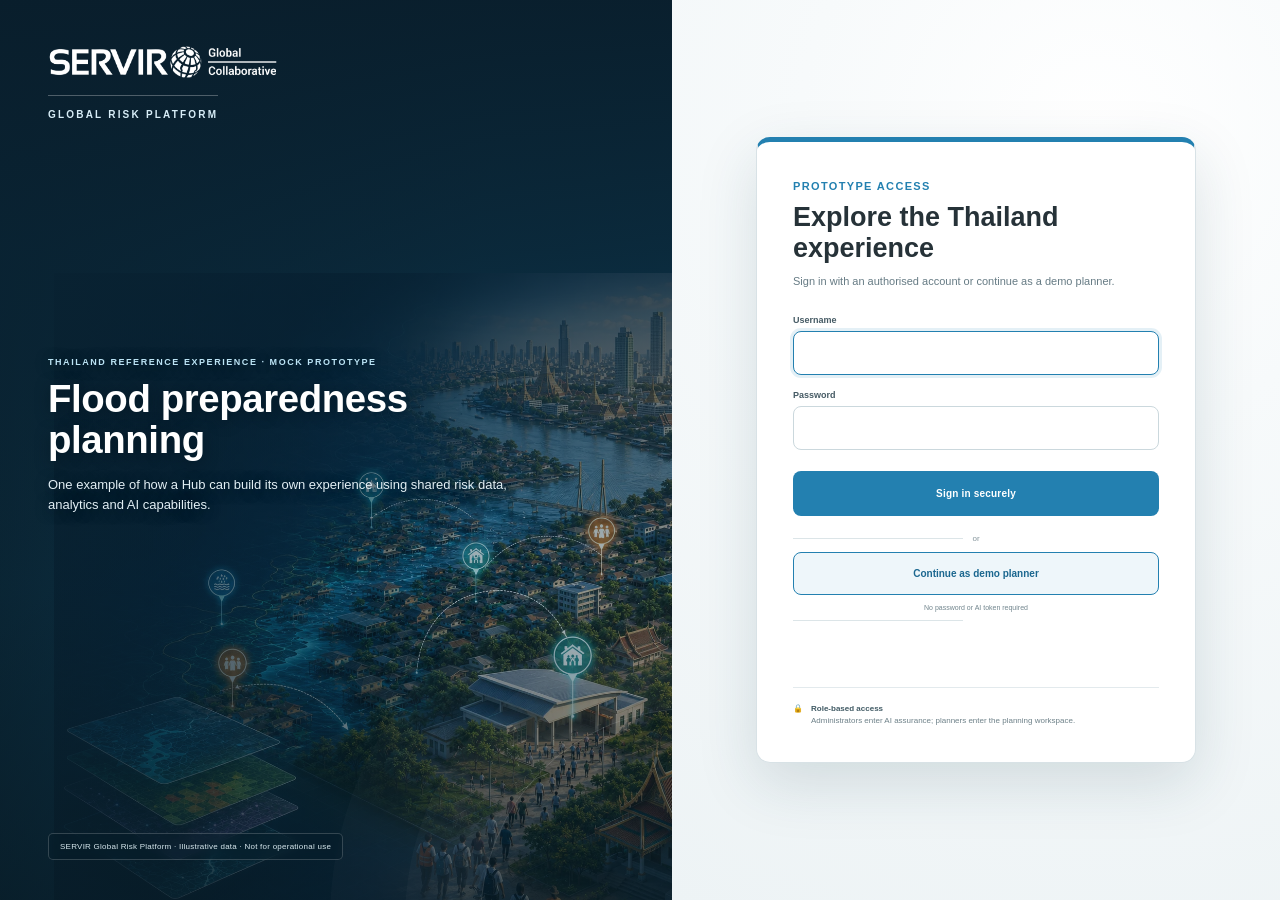
==== commit 1a0da01e: "Redesign Thailand reference login cover" ====
--- a/public/index.html
+++ b/public/index.html
@@ -5,25 +5,26 @@
   <meta name="viewport" content="width=device-width, initial-scale=1" />
   <title>SERVIR GRP — Thailand Evacuation Preparedness Planning Prototype</title>
   <link rel="stylesheet" href="vendor/leaflet/leaflet.css?v=1.9.4" />
-  <link rel="stylesheet" href="styles.css?v=0.9.0" />
-  <link rel="stylesheet" href="observability.css?v=0.9.0" />
-  <link rel="stylesheet" href="auth.css?v=0.9.0" />
-  <link rel="stylesheet" href="feedback.css?v=0.9.0" />
+  <link rel="stylesheet" href="styles.css?v=0.9.1" />
+  <link rel="stylesheet" href="observability.css?v=0.9.1" />
+  <link rel="stylesheet" href="auth.css?v=0.9.1" />
+  <link rel="stylesheet" href="feedback.css?v=0.9.1" />
 </head>
 <body class="auth-pending">
   <section class="login-shell" id="loginShell" aria-label="Sign in">
     <div class="login-brand">
+      <img class="login-cover-art" src="assets/thailand-flood-planning-cover.webp" alt="" aria-hidden="true" />
       <div class="login-logo"><img src="assets/servir-global-collaborative.png" alt="SERVIR Global Collaborative" /><span>GLOBAL RISK PLATFORM</span></div>
-      <div class="login-intro"><p>CONTROLLED PROTOTYPE ACCESS</p><h1>Evacuation preparedness planning and AI assurance</h1><p>Sign in with an authorised administrator or planner account. AI-generated planning information requires authorised human review.</p></div>
-      <div class="login-foot">SERVIR Global Risk Platform · Thailand planning prototype</div>
+      <div class="login-intro"><p>THAILAND REFERENCE EXPERIENCE · MOCK PROTOTYPE</p><h1>Flood preparedness planning</h1><p>One example of how a Hub can build its own experience using shared risk data, analytics and AI capabilities.</p></div>
+      <div class="login-foot">SERVIR Global Risk Platform · Illustrative data · Not for operational use</div>
     </div>
     <div class="login-form-wrap">
       <form class="login-card" id="loginForm" autocomplete="on">
-        <p class="eyebrow">AUTHORISED ACCESS</p><h2>Welcome back</h2><p>Use the account provided by your system administrator.</p>
+        <p class="eyebrow">PROTOTYPE ACCESS</p><h2>Explore the Thailand experience</h2><p>Sign in with an authorised account or continue as a demo planner.</p>
         <label class="login-field"><span>Username</span><input id="loginUsername" name="username" type="text" autocomplete="username" required maxlength="128" /></label>
         <label class="login-field"><span>Password</span><input name="password" type="password" autocomplete="current-password" required maxlength="512" /></label>
         <button class="login-submit" id="loginSubmit" type="submit">Sign in securely</button>
-        <div class="demo-access" id="demoAccess" hidden><span>or</span><button type="button" id="demoPlannerLogin">Continue as demo Planner</button><small>No password or AI token required</small></div>
+        <div class="demo-access" id="demoAccess" hidden><span>or</span><button type="button" id="demoPlannerLogin">Continue as demo planner</button><small>No password or AI token required</small></div>
         <p class="login-error" id="loginError" role="alert" aria-live="polite"></p>
         <div class="login-security"><span>🔒</span><span><b>Role-based access</b><br />Administrators enter AI assurance; planners enter the planning workspace.</span></div>
       </form>
@@ -197,11 +198,11 @@
 
   <div class="toast" id="toast"><span>✓</span><p id="toastText">Done</p></div>
   <script src="vendor/leaflet/leaflet.js?v=1.9.4"></script>
-  <script src="i18n.js?v=0.9.0"></script>
-  <script src="app.js?v=0.9.0"></script>
-  <script src="map-integration.js?v=0.9.0"></script>
-  <script src="observability.js?v=0.9.0"></script>
-  <script src="auth.js?v=0.9.0"></script>
-  <script src="feedback.js?v=0.9.0"></script>
+  <script src="i18n.js?v=0.9.1"></script>
+  <script src="app.js?v=0.9.1"></script>
+  <script src="map-integration.js?v=0.9.1"></script>
+  <script src="observability.js?v=0.9.1"></script>
+  <script src="auth.js?v=0.9.1"></script>
+  <script src="feedback.js?v=0.9.1"></script>
 </body>
 </html>
--- a/public/auth.css
+++ b/public/auth.css
@@ -1 +1,39 @@
-body.auth-pending{overflow:hidden}body.auth-pending>:not(.login-shell):not(script){visibility:hidden}.login-shell{position:fixed;inset:0;z-index:10000;display:grid;grid-template-columns:minmax(360px,.9fr) minmax(500px,1.1fr);background:#eef3f5;color:#263238}.login-shell[hidden]{display:none}.login-brand{position:relative;overflow:hidden;display:flex;flex-direction:column;justify-content:space-between;padding:48px;background:linear-gradient(145deg,#172c38 0%,#1b678f 62%,#2380b0 100%);color:#fff}.login-brand:after{content:"";position:absolute;width:520px;height:520px;border:1px solid rgba(255,255,255,.16);border-radius:50%;right:-250px;bottom:-220px;box-shadow:0 0 0 80px rgba(255,255,255,.035),0 0 0 160px rgba(255,255,255,.025)}.login-logo{position:relative;z-index:1}.login-logo img{width:230px;filter:brightness(0) invert(1)}.login-logo span{display:block;margin-top:22px;font:700 11px "Roboto Condensed",Roboto,Arial,sans-serif;letter-spacing:2.2px;color:#d7edf7}.login-intro{position:relative;z-index:1;max-width:490px}.login-intro p:first-child{margin:0 0 10px;font-size:10px;font-weight:800;letter-spacing:1.5px;color:#b9dfef}.login-intro h1{margin:0 0 16px;font:700 34px/1.15 "Roboto Condensed",Roboto,Arial,sans-serif}.login-intro p:last-child{margin:0;color:#d8e9ef;font-size:13px;line-height:1.65}.login-foot{position:relative;z-index:1;font-size:9px;color:#c8e0e9}.login-form-wrap{display:grid;place-items:center;padding:38px;background:#f5f8f9}.login-card{width:min(430px,100%);background:#fff;border:1px solid #d8e2e6;border-top:5px solid #2380b0;border-radius:13px;padding:34px;box-shadow:0 18px 55px rgba(30,66,80,.14)}.login-card .eyebrow{color:#2380b0}.login-card h2{margin:5px 0 8px;font:700 25px "Roboto Condensed",Roboto,Arial,sans-serif}.login-card>p{margin:0 0 24px;color:#6b7e86;font-size:11px;line-height:1.5}.login-field{display:block;margin:0 0 15px}.login-field span{display:block;margin-bottom:6px;font-size:9px;font-weight:800;color:#455a64}.login-field input{width:100%;height:43px;border:1px solid #cbd8dd;border-radius:8px;padding:0 12px;color:#263238;background:#fff;font-size:12px;outline:0}.login-field input:focus{border-color:#2380b0;box-shadow:0 0 0 3px rgba(35,128,176,.12)}.login-submit{width:100%;height:44px;margin-top:6px;border:0;border-radius:8px;background:#2380b0;color:#fff;font-size:10px;font-weight:800;letter-spacing:.2px;cursor:pointer}.login-submit:hover{background:#1b678f}.login-submit:disabled{opacity:.6;cursor:wait}.login-error{min-height:34px;margin:14px 0 0!important;border-radius:7px;padding:9px 10px;color:#a63e32!important;background:#fbeae6;font-size:9px!important}.login-error:empty{visibility:hidden}.login-security{display:flex;gap:8px;align-items:flex-start;margin-top:20px;padding-top:15px;border-top:1px solid #e3eaed;color:#6d8088;font-size:8px;line-height:1.45}.login-security b{color:#3f5963}.logout-btn{height:32px;border:1px solid #cbd8dd;border-radius:7px;background:#fff;color:#455a64;padding:0 10px;font-size:9px;font-weight:700;cursor:pointer}.assurance-head-user{font-size:9px;color:#607d8b}.role-planner .admin-only{display:none!important}@media(max-width:800px){.login-shell{grid-template-columns:1fr}.login-brand{min-height:220px;padding:28px}.login-logo img{width:180px}.login-intro h1{font-size:25px}.login-intro p:last-child,.login-foot{display:none}.login-form-wrap{padding:20px}.login-card{padding:25px}}+body.auth-pending{overflow:hidden}
+body.auth-pending>:not(.login-shell):not(script){visibility:hidden}
+.login-shell{position:fixed;inset:0;z-index:10000;display:grid;grid-template-columns:minmax(430px,1.05fr) minmax(460px,.95fr);background:#eef3f5;color:#263238}
+.login-shell[hidden]{display:none}
+.login-brand{position:relative;isolation:isolate;overflow:hidden;display:grid;grid-template-rows:auto 1fr auto;padding:46px 48px 40px;background:linear-gradient(145deg,#0d2534 0%,#124a67 55%,#1b678f 100%);color:#fff}
+.login-brand:before{content:"";position:absolute;inset:0;z-index:1;background:linear-gradient(180deg,rgba(9,30,44,.96) 0%,rgba(9,35,51,.82) 28%,rgba(10,42,59,.28) 65%,rgba(8,28,39,.72) 100%),linear-gradient(90deg,rgba(9,31,44,.88),transparent 72%);pointer-events:none}
+.login-brand:after{content:"";position:absolute;z-index:1;width:420px;height:420px;border:1px solid rgba(255,255,255,.13);border-radius:50%;right:-230px;bottom:-230px;box-shadow:0 0 0 75px rgba(255,255,255,.025),0 0 0 150px rgba(255,255,255,.018);pointer-events:none}
+.login-cover-art{position:absolute;z-index:0;right:-4%;bottom:-2%;width:96%;height:88%;object-fit:contain;object-position:right bottom;opacity:.94;pointer-events:none;user-select:none}
+.login-logo{position:relative;z-index:2}
+.login-logo img{display:block;width:230px;filter:brightness(0) invert(1)}
+.login-logo span{display:block;width:max-content;margin-top:17px;padding-top:13px;border-top:1px solid rgba(255,255,255,.28);font:700 10px "Roboto Condensed",Roboto,Arial,sans-serif;letter-spacing:2.2px;color:#d7edf7}
+.login-intro{position:relative;z-index:2;align-self:center;max-width:520px;margin-top:-80px;text-shadow:0 2px 14px rgba(0,20,31,.62)}
+.login-intro p:first-child{margin:0 0 11px;font-size:9px;font-weight:800;letter-spacing:1.55px;color:#bce4f5}
+.login-intro h1{margin:0 0 14px;font:700 clamp(32px,3vw,44px)/1.08 "Roboto Condensed",Roboto,Arial,sans-serif;letter-spacing:-.4px}
+.login-intro p:last-child{max-width:470px;margin:0;color:#e2eff4;font-size:13px;line-height:1.6}
+.login-foot{position:relative;z-index:2;width:max-content;max-width:100%;padding:8px 11px;border:1px solid rgba(255,255,255,.18);border-radius:5px;background:rgba(6,28,40,.4);font-size:8px;letter-spacing:.25px;color:#d8e8ee;backdrop-filter:blur(5px)}
+.login-form-wrap{display:grid;place-items:center;padding:42px;background:radial-gradient(circle at 70% 15%,#fff 0,#f7fafb 34%,#edf3f5 100%)}
+.login-card{width:min(440px,100%);background:#fff;border:1px solid #d8e2e6;border-top:5px solid #2380b0;border-radius:14px;padding:36px;box-shadow:0 20px 60px rgba(30,66,80,.15)}
+.login-card .eyebrow{margin-bottom:7px;color:#2380b0;letter-spacing:1.35px}
+.login-card h2{margin:0 0 9px;font:700 27px/1.15 "Roboto Condensed",Roboto,Arial,sans-serif;color:#263238}
+.login-card>p{margin:0 0 25px;color:#667b84;font-size:11px;line-height:1.55}
+.login-field{display:block;margin:0 0 15px}
+.login-field span{display:block;margin-bottom:6px;font-size:9px;font-weight:800;color:#455a64}
+.login-field input{width:100%;height:44px;border:1px solid #cbd8dd;border-radius:8px;padding:0 12px;color:#263238;background:#fff;font-size:12px;outline:0}
+.login-field input:focus{border-color:#2380b0;box-shadow:0 0 0 3px rgba(35,128,176,.12)}
+.login-submit{width:100%;height:45px;margin-top:6px;border:0;border-radius:8px;background:#2380b0;color:#fff;font-size:10px;font-weight:800;letter-spacing:.2px;cursor:pointer}
+.login-submit:hover{background:#1b678f}
+.login-submit:focus-visible,.demo-access button:focus-visible{outline:3px solid rgba(35,128,176,.28);outline-offset:2px}
+.login-submit:disabled{opacity:.6;cursor:wait}
+.login-error{min-height:34px;margin:14px 0 0!important;border-radius:7px;padding:9px 10px;color:#a63e32!important;background:#fbeae6;font-size:9px!important}
+.login-error:empty{visibility:hidden}
+.login-security{display:flex;gap:8px;align-items:flex-start;margin-top:18px;padding-top:15px;border-top:1px solid #e3eaed;color:#6d8088;font-size:8px;line-height:1.45}
+.login-security b{color:#3f5963}
+.logout-btn{height:32px;border:1px solid #cbd8dd;border-radius:7px;background:#fff;color:#455a64;padding:0 10px;font-size:9px;font-weight:700;cursor:pointer}
+.assurance-head-user{font-size:9px;color:#607d8b}
+.role-planner .admin-only{display:none!important}
+@media(max-width:950px){.login-shell{grid-template-columns:minmax(380px,.95fr) minmax(430px,1.05fr)}.login-brand{padding:36px}.login-cover-art{width:105%;height:80%}.login-intro{margin-top:-50px}.login-intro h1{font-size:31px}.login-form-wrap{padding:28px}.login-card{padding:31px}}
+@media(max-width:800px){body.auth-pending{overflow:auto}.login-shell{display:flex;flex-direction:column;overflow:auto}.login-form-wrap{order:1;min-height:68vh;padding:24px 18px}.login-card{padding:27px}.login-brand{order:2;min-height:230px;padding:27px 28px;grid-template-rows:auto 1fr;background:linear-gradient(145deg,#0d2534,#1b678f)}.login-cover-art{display:none}.login-brand:before{background:linear-gradient(135deg,rgba(9,30,44,.3),rgba(9,35,51,.12))}.login-logo img{width:175px}.login-logo span{margin-top:11px;padding-top:9px;font-size:8px}.login-intro{align-self:end;margin:28px 0 0;max-width:500px;text-shadow:none}.login-intro p:first-child{font-size:8px}.login-intro h1{font-size:25px;margin-bottom:0}.login-intro p:last-child,.login-foot{display:none}}
+@media(max-width:420px){.login-form-wrap{padding:14px;min-height:72vh}.login-card{padding:23px 20px}.login-card h2{font-size:24px}.login-brand{min-height:205px;padding:23px 21px}}
